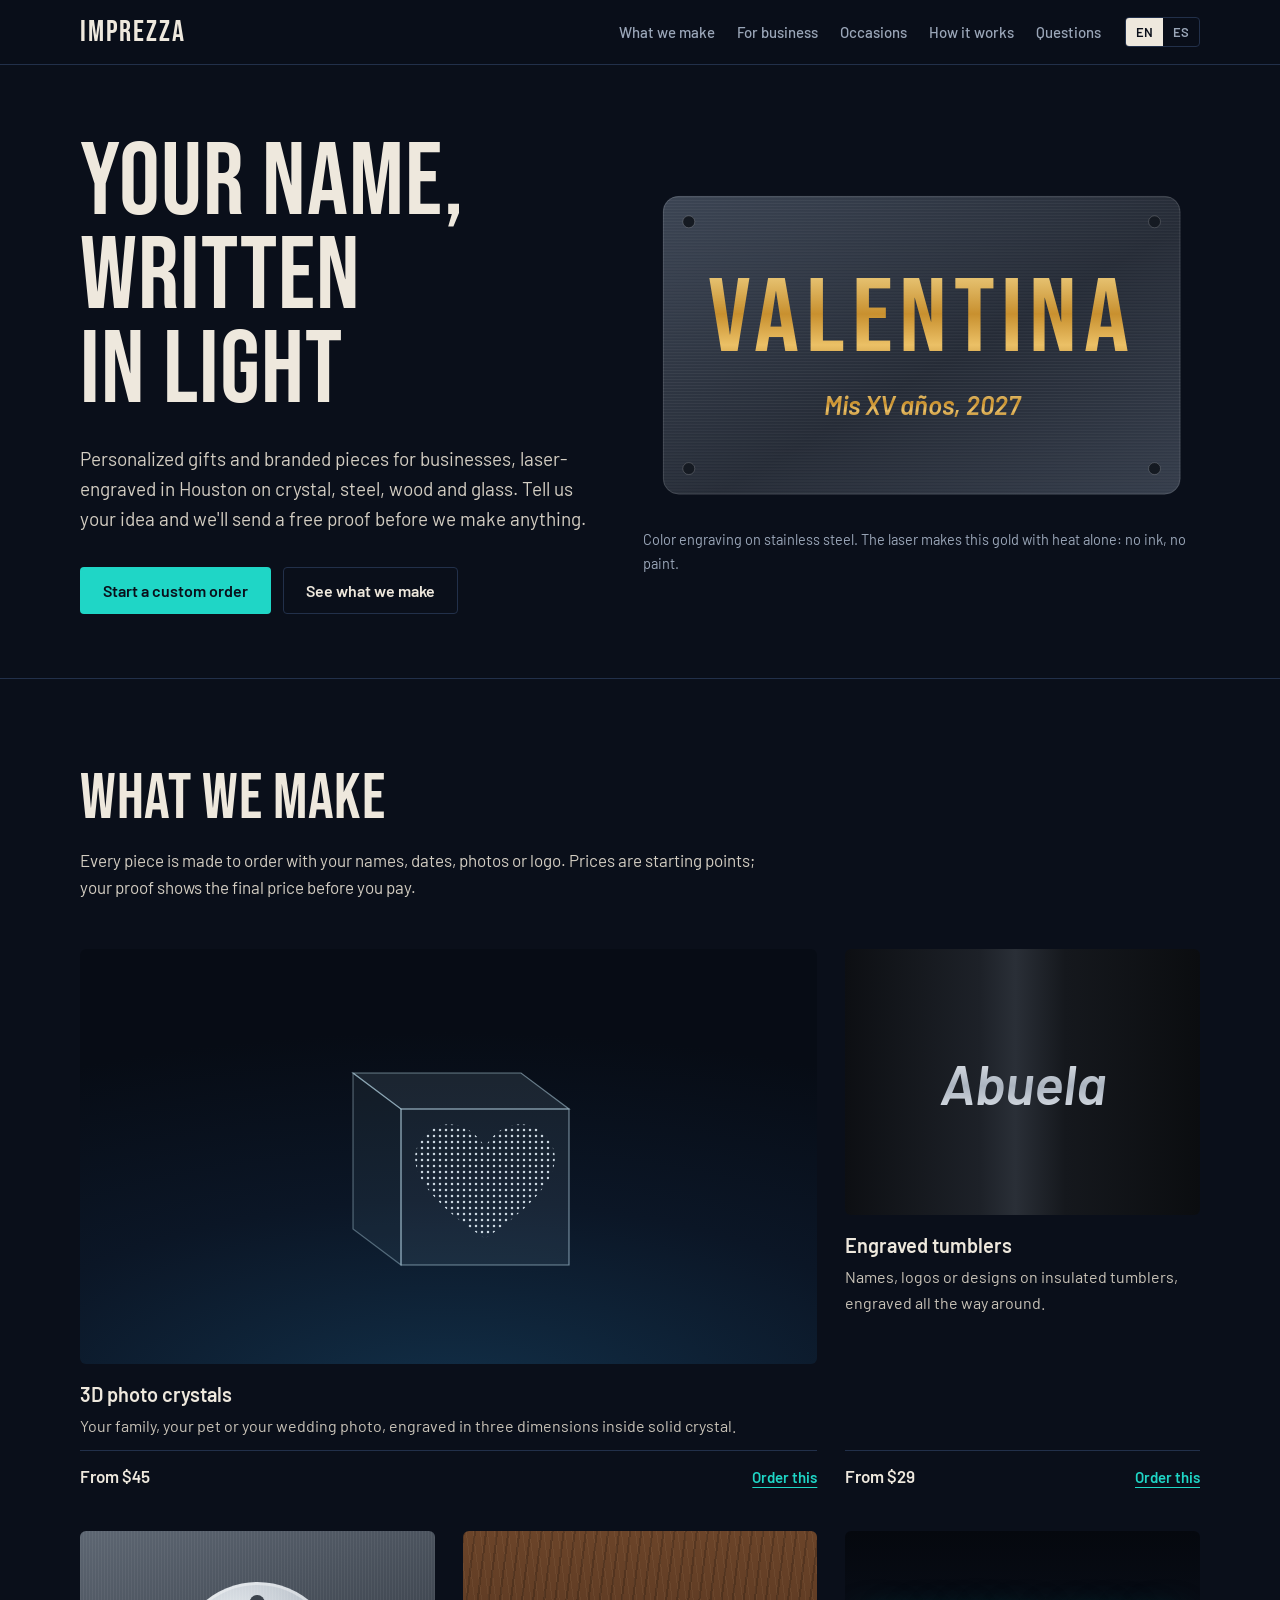
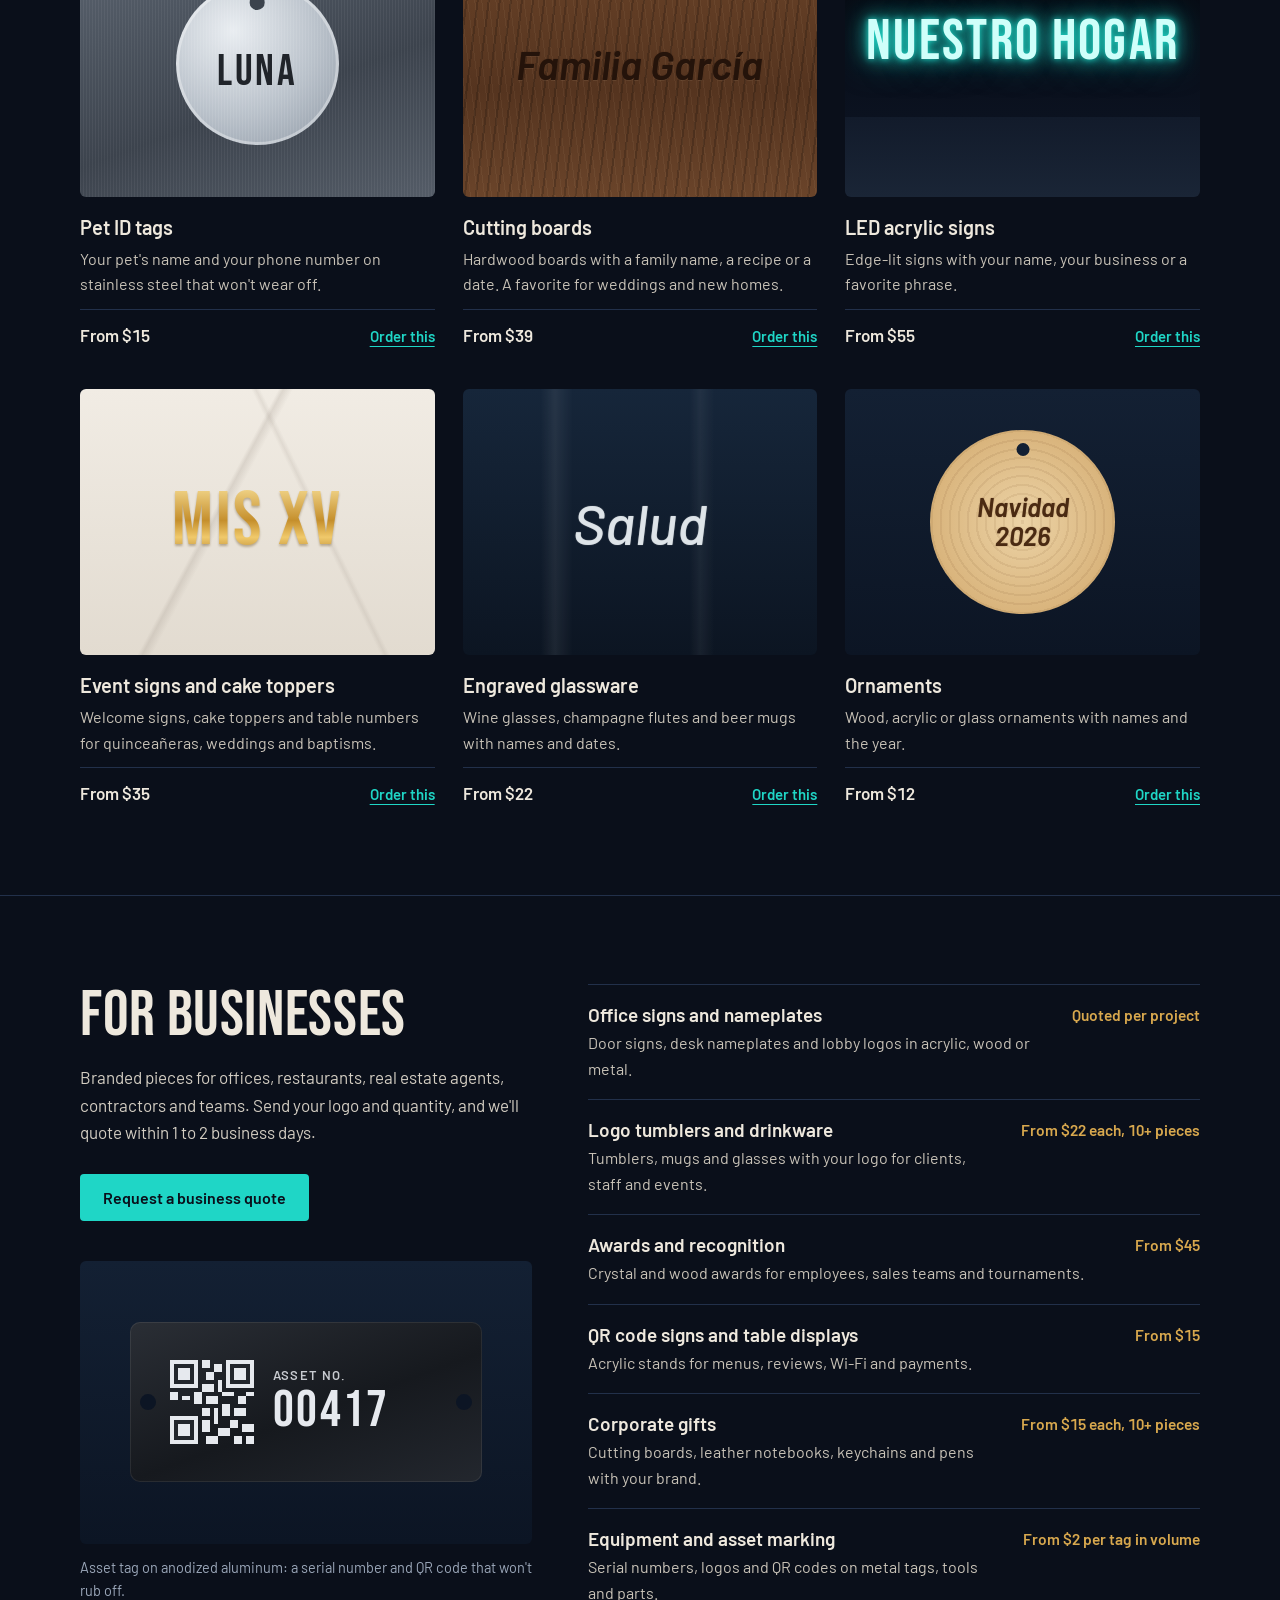
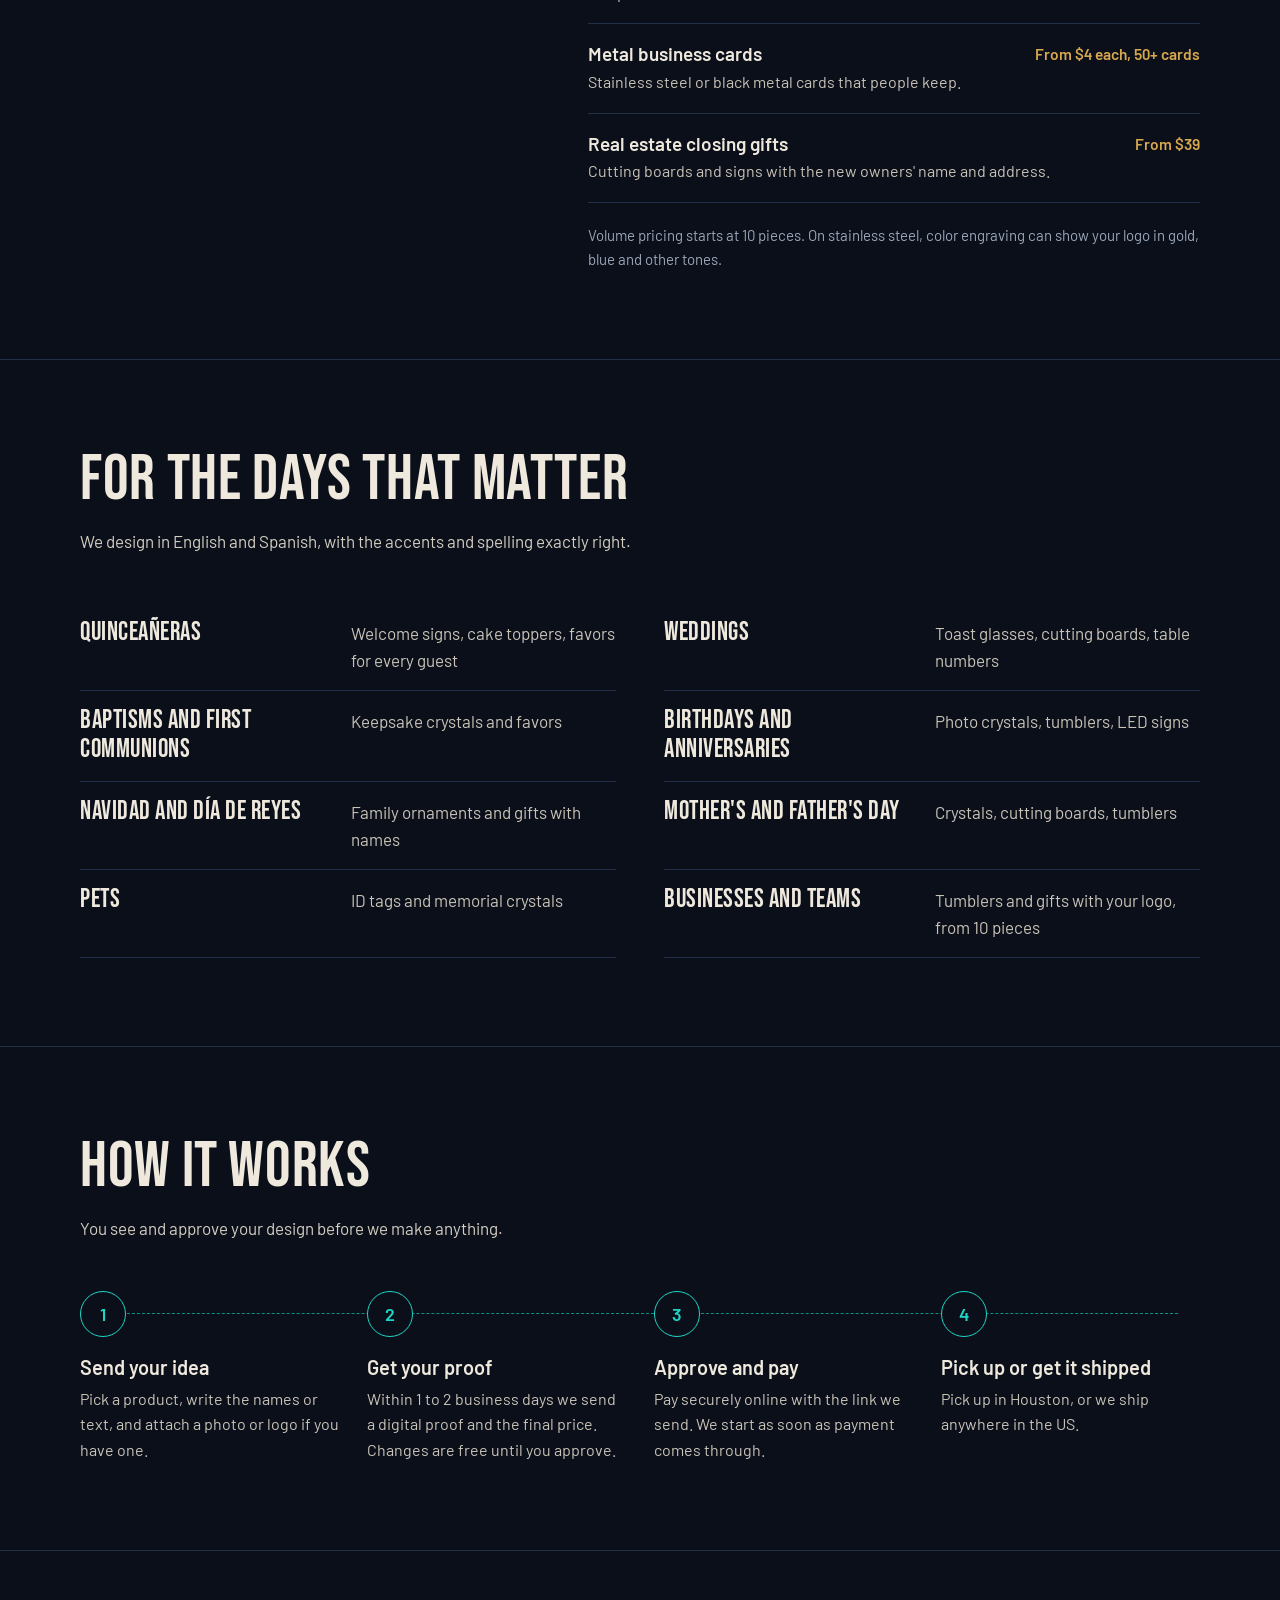
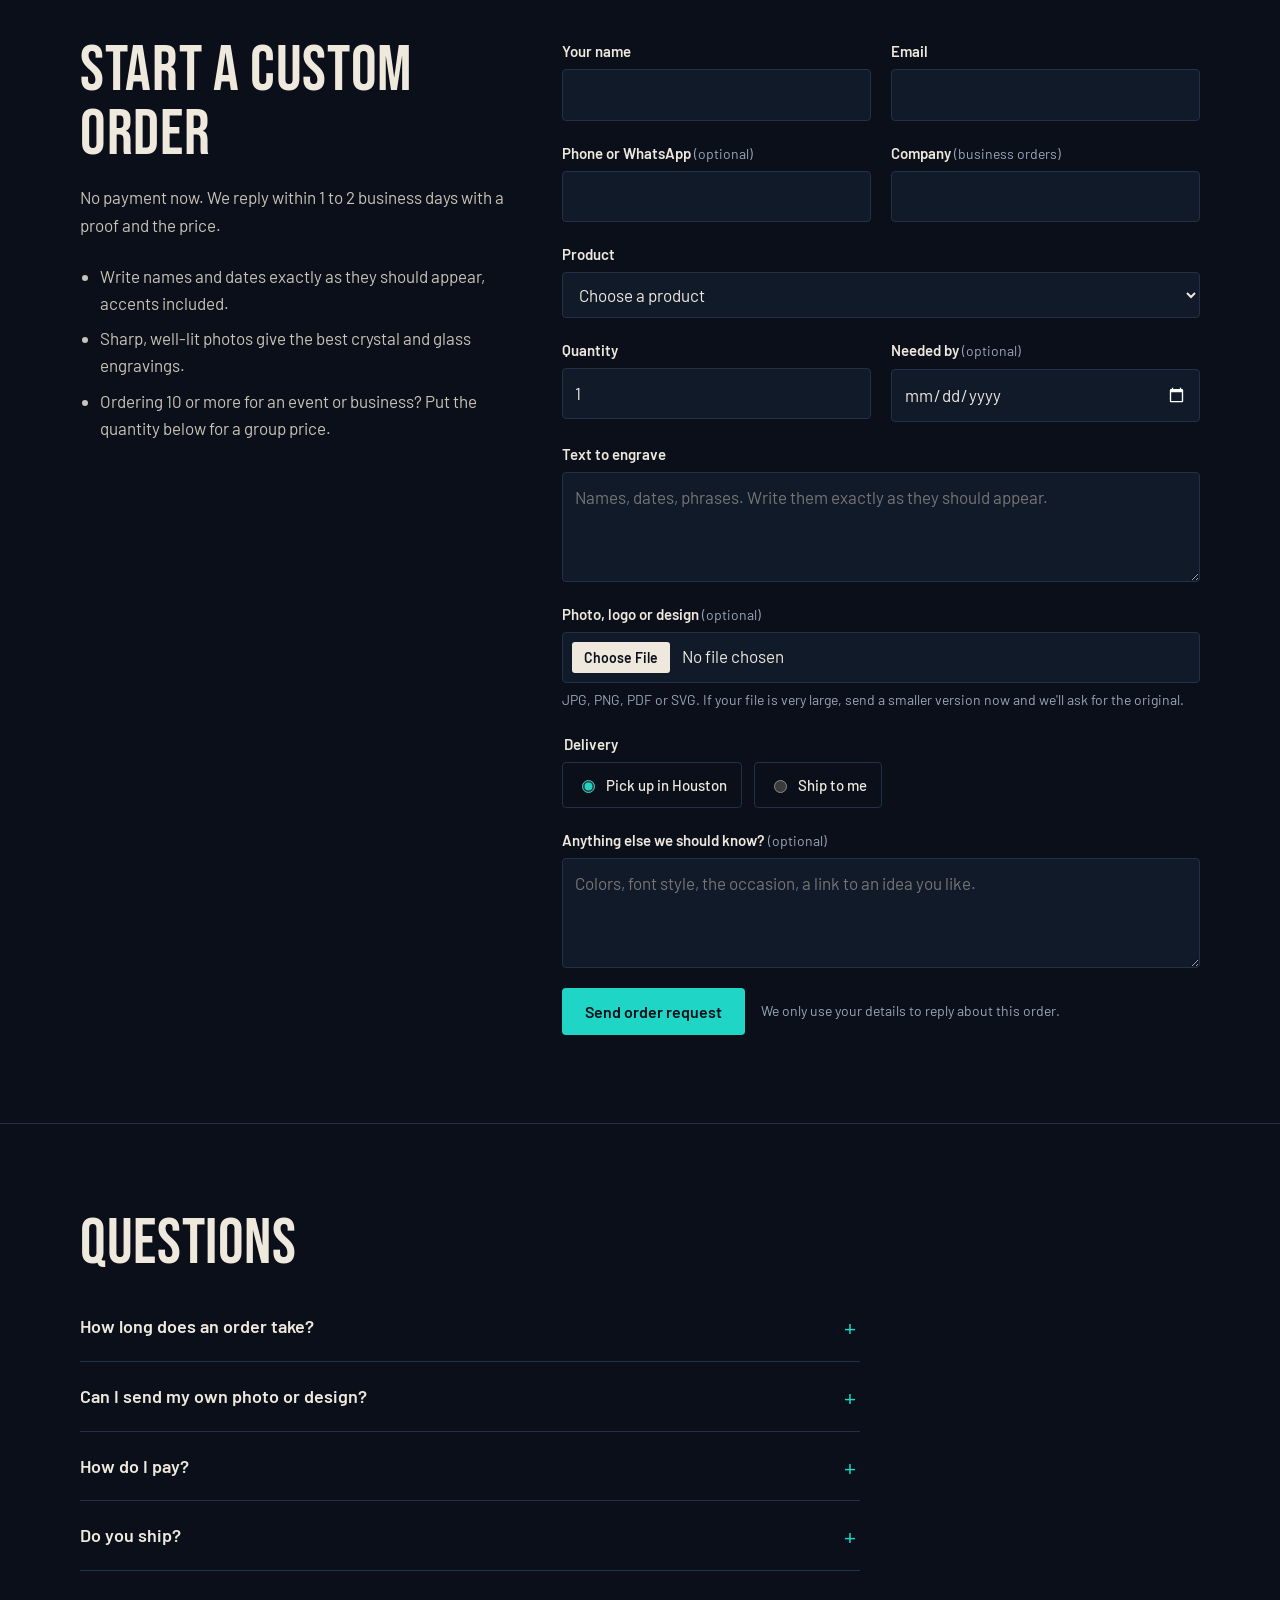
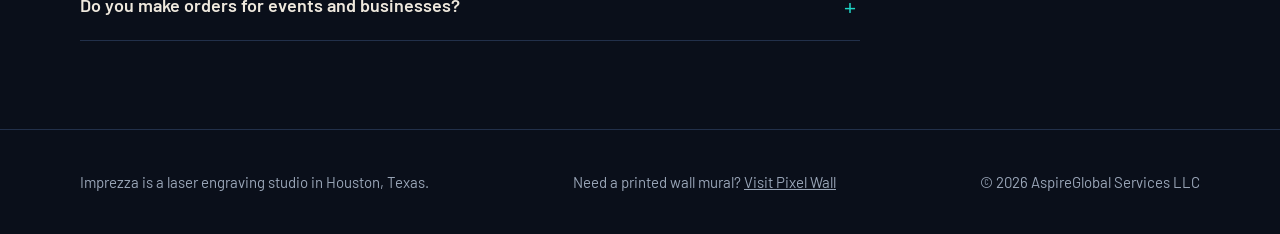
==== index.html @ a4f77ca7 "Launch new Imprezza laser engraving site Bilingual (EN/ES) single-page site: personal gift products," ====
<!doctype html>
<html lang="en">
<head>
<meta charset="utf-8">
<meta name="viewport" content="width=device-width, initial-scale=1">
<title>Imprezza | Personalized laser engraving in Houston</title>
<meta name="description" content="Personalized gifts and branded business pieces, laser-engraved in Houston on crystal, steel, wood and glass. Photo crystals, tumblers, pet tags, office signs, awards, asset tags and corporate gifts. Free proof before we make it.">
<meta property="og:title" content="Imprezza | Personalized laser engraving in Houston">
<meta property="og:description" content="Your name, written in light. Personalized gifts laser-engraved in Houston, with a free proof before we make anything.">
<meta property="og:type" content="website">
<meta property="og:url" content="https://imprezza.art/">
<link rel="canonical" href="https://imprezza.art/">
<link rel="preconnect" href="https://fonts.googleapis.com">
<link rel="preconnect" href="https://fonts.gstatic.com" crossorigin>
<link href="https://fonts.googleapis.com/css2?family=Bebas+Neue&family=Barlow:ital,wght@0,400;0,500;0,600;1,500;1,600&display=swap" rel="stylesheet">
<script type="application/ld+json">
{"@context":"https://schema.org","@type":"LocalBusiness","name":"Imprezza","description":"Personalized laser engraving studio: 3D photo crystals, engraved tumblers, pet ID tags, cutting boards, LED acrylic signs and event decor.","url":"https://imprezza.art/","areaServed":{"@type":"City","name":"Houston"},"address":{"@type":"PostalAddress","addressLocality":"Houston","addressRegion":"TX","addressCountry":"US"},"knowsLanguage":["en","es"]}
</script>
<style>
/* Imprezza: midnight workshop, gold marks, teal light.
   Teal is reserved for light (the beam, the primary action, glowing acrylic).
   Gold is reserved for engraved marks. Everything else stays quiet. */
:root{
  --midnight:#0A0F1A;
  --midnight-2:#111A29;
  --line:#22304A;
  --paper:#EEE8DD;
  --mist:#9AA6B8;
  --teal:#1FD6C6;
  --teal-deep:#0E8F86;
  --gold:#D8A84E;
  --gold-hi:#F3D58A;
  --display:"Bebas Neue","Oswald","Arial Narrow",Impact,sans-serif;
  --body:"Barlow","Segoe UI",system-ui,-apple-system,sans-serif;
  color-scheme:dark;
}
*{box-sizing:border-box}
html{scroll-behavior:smooth}
@media (prefers-reduced-motion:reduce){html{scroll-behavior:auto}}
body{margin:0;background:var(--midnight);color:var(--paper);font-family:var(--body);font-size:17px;line-height:1.6;-webkit-font-smoothing:antialiased}
img,svg{max-width:100%;display:block}
a{color:inherit}
:focus-visible{outline:2px solid var(--gold);outline-offset:3px;border-radius:2px}
.wrap{max-width:1160px;margin:0 auto;padding-inline:20px}
.skip{position:absolute;left:-999px;top:8px;background:var(--gold);color:var(--midnight);padding:8px 12px;z-index:10}
.skip:focus{left:8px}

/* header */
.top{position:sticky;top:0;z-index:5;background:rgba(10,15,26,.92);backdrop-filter:blur(8px);border-bottom:1px solid var(--line)}
.top .wrap{display:flex;align-items:center;gap:24px;height:64px}
.brand{font-family:var(--display);font-size:30px;letter-spacing:.06em;text-decoration:none;line-height:1}
.nav{display:flex;gap:22px;margin-left:auto}
.nav a{text-decoration:none;color:var(--mist);font-weight:500;font-size:15px}
.nav a:hover{color:var(--paper)}
.lang{display:flex;border:1px solid var(--line);border-radius:4px;overflow:hidden}
.lang button{background:none;border:0;color:var(--mist);font:600 13px var(--body);padding:6px 10px;cursor:pointer}
.lang button[aria-pressed="true"]{background:var(--paper);color:var(--midnight)}
@media (max-width:820px){.nav{display:none}.lang{margin-left:auto}}

/* buttons */
.btn{display:inline-flex;align-items:center;justify-content:center;gap:8px;font:600 16px var(--body);text-decoration:none;padding:13px 22px;border-radius:4px;border:1px solid transparent;cursor:pointer}
.btn-primary{background:var(--teal);color:var(--midnight)}
.btn-primary:hover{background:#45E3D6}
.btn-quiet{border-color:var(--line);color:var(--paper);background:transparent}
.btn-quiet:hover{border-color:var(--mist)}

/* hero */
.hero{padding-block:72px 64px}
.hero .wrap{display:grid;grid-template-columns:minmax(0,1fr) minmax(0,1.1fr);gap:56px;align-items:center}
.hero h1{font-family:var(--display);font-weight:400;font-size:clamp(56px,8vw,104px);line-height:.92;letter-spacing:.01em;margin:0 0 24px;text-wrap:balance}
.hero p.lead{font-size:19px;color:#D3CDC2;max-width:34em;margin:0 0 32px}
.hero .actions{display:flex;flex-wrap:wrap;gap:12px}
.plate figure{margin:0}
.plate svg{width:100%;height:auto}
.plate figcaption{color:var(--mist);font-size:14.5px;margin-top:14px;max-width:46em}
@media (max-width:900px){.hero .wrap{grid-template-columns:minmax(0,1fr);gap:40px}.hero{padding-block:48px 40px}}

/* hero engraving animation: one moment, on load */
.reveal{transform-box:fill-box;transform-origin:left center;animation:engrave 3.2s cubic-bezier(.55,.1,.35,1) .5s both}
.beam{animation:sweep 3.2s cubic-bezier(.55,.1,.35,1) .5s both}
.beam-glow{animation:fadebeam 3.7s linear .5s both}
@keyframes engrave{from{transform:scaleX(0)}to{transform:scaleX(1)}}
@keyframes sweep{from{transform:translateX(0)}to{transform:translateX(520px)}}
@keyframes fadebeam{0%{opacity:0}6%{opacity:1}86%{opacity:1}100%{opacity:0}}
@media (prefers-reduced-motion:reduce){.reveal,.beam,.beam-glow{animation:none}.beam-glow{opacity:0}}

/* sections */
.section{padding-block:88px;border-top:1px solid var(--line)}
section[id]{scroll-margin-top:72px}
.section h2{font-family:var(--display);font-weight:400;font-size:clamp(42px,5.5vw,64px);line-height:1;margin:0 0 16px;letter-spacing:.01em}
.section .intro{color:#D3CDC2;max-width:40em;margin:0 0 48px}
@media (max-width:700px){.section{padding-block:64px}}

/* products: each tile shows the mark on its real material */
.grid{display:grid;grid-template-columns:repeat(3,minmax(0,1fr));gap:40px 28px}
.tile{display:flex;flex-direction:column;min-width:0}
.tile.feature{grid-column:span 2}
.tile h3{font:600 20px/1.25 var(--body);margin:18px 0 6px}
.tile p{margin:0 0 12px;color:#C9C3B8;font-size:16px}
.tile .meta{display:flex;align-items:baseline;justify-content:space-between;gap:12px;margin-top:auto;border-top:1px solid var(--line);padding-top:12px}
.price{font-variant-numeric:tabular-nums;color:var(--paper);font-weight:600}
.order-link{background:none;border:0;padding:0;color:var(--teal);font:600 15px var(--body);cursor:pointer;text-decoration:underline;text-underline-offset:4px}
@media (max-width:980px){.grid{grid-template-columns:repeat(2,minmax(0,1fr))}}
@media (max-width:620px){.grid{grid-template-columns:minmax(0,1fr)}.tile.feature{grid-column:auto}}

.swatch{position:relative;aspect-ratio:4/3;border-radius:6px;overflow:hidden;display:grid;place-items:center;isolation:isolate}
.feature .swatch{aspect-ratio:16/9}
.swatch .mark{position:relative;z-index:1;text-align:center;line-height:1;max-width:90%}

.m-crystal{background:radial-gradient(120% 90% at 50% 110%,#123049 0%,#0B1626 55%,#070C15 100%)}
.m-crystal svg{width:min(62%,360px)}

.m-blackcoat{background:linear-gradient(90deg,#0d0f13 0%,#1d2128 38%,#2a2f37 48%,#15181d 62%,#0b0d10 100%)}
.m-blackcoat .mark{font:italic 600 clamp(40px,5vw,56px) var(--body);background:linear-gradient(180deg,#f2f4f7,#aab3bf 55%,#e3e7ec);-webkit-background-clip:text;background-clip:text;color:transparent}

.m-steel{background:repeating-linear-gradient(90deg,rgba(255,255,255,.05) 0 1px,transparent 1px 3px),linear-gradient(160deg,#5d6672,#3c434d 60%,#545c67)}
.tag{width:46%;aspect-ratio:1;border-radius:50%;background:repeating-linear-gradient(90deg,rgba(255,255,255,.08) 0 1px,transparent 1px 3px),radial-gradient(circle at 35% 30%,#e9edf1,#b9c1ca 55%,#8e98a4);display:grid;place-items:center;position:relative;box-shadow:inset 0 0 0 3px rgba(255,255,255,.35)}
.tag::before{content:"";position:absolute;top:8%;left:50%;width:9%;aspect-ratio:1;border-radius:50%;background:#3c434d;transform:translateX(-50%)}
.tag .mark{font-family:var(--display);font-size:clamp(30px,4vw,44px);letter-spacing:.06em;color:#20242a;margin-top:10%}

.m-walnut{background:repeating-linear-gradient(97deg,rgba(0,0,0,.18) 0 2px,transparent 2px 11px),repeating-linear-gradient(83deg,rgba(255,220,180,.05) 0 1px,transparent 1px 7px),linear-gradient(180deg,#6b4429,#55341f 60%,#6a442a)}
.m-walnut .mark{font:italic 600 clamp(30px,3.6vw,40px) var(--body);color:#24130a;text-shadow:0 0 1px rgba(36,19,10,.8),0 1px 0 rgba(255,210,170,.12)}

.m-acrylic{background:linear-gradient(180deg,#05080e 0%,#0b1220 70%,#121b2b 70%,#1a2536 100%)}
.m-acrylic .mark{font-family:var(--display);font-size:clamp(40px,5vw,58px);letter-spacing:.04em;color:#CFFFFA;text-shadow:0 0 6px var(--teal),0 0 18px var(--teal),0 0 36px rgba(31,214,198,.55);margin-bottom:12%}

.m-marble{background:linear-gradient(118deg,transparent 40%,rgba(160,150,140,.25) 41%,transparent 43%),linear-gradient(64deg,transparent 62%,rgba(160,150,140,.18) 63%,transparent 64%),linear-gradient(180deg,#F1ECE4,#E2DBD0)}
.m-marble .mark{font-family:var(--display);font-size:clamp(52px,6.5vw,76px);letter-spacing:.03em;background:linear-gradient(180deg,#f6dc93,#c58f2c 48%,#f0c96b 70%,#a8741f);-webkit-background-clip:text;background-clip:text;color:transparent;filter:drop-shadow(0 2px 1px rgba(90,60,10,.35))}

.m-glass{background:linear-gradient(90deg,transparent 22%,rgba(255,255,255,.07) 26%,transparent 31%),linear-gradient(90deg,transparent 64%,rgba(255,255,255,.05) 67%,transparent 71%),linear-gradient(180deg,#16263a,#0c1522)}
.m-glass .mark{font:italic 500 clamp(40px,5vw,56px) var(--body);color:rgba(240,246,250,.78);text-shadow:0 0 1px rgba(255,255,255,.6)}

.m-birch{background:linear-gradient(180deg,#132033,#0c1524)}
.disc{width:52%;aspect-ratio:1;border-radius:50%;background:repeating-radial-gradient(circle at 50% 50%,rgba(120,80,40,.10) 0 2px,transparent 2px 9px),radial-gradient(circle,#ecd3a6,#d9b47c 70%,#b98c55);display:grid;place-items:center;position:relative}
.disc::before{content:"";position:absolute;top:7%;left:50%;width:7%;aspect-ratio:1;border-radius:50%;background:#132033;transform:translateX(-50%)}
.disc .mark{font:italic 600 clamp(20px,2.4vw,26px)/1.1 var(--body);color:#4a2a12;text-shadow:0 0 1px rgba(74,42,18,.7)}

/* businesses: a price list, not gift tiles */
.biz .wrap{display:grid;grid-template-columns:minmax(0,.85fr) minmax(0,1.15fr);gap:56px;align-items:start}
.biz .intro{margin-bottom:28px}
.biz figure{margin:40px 0 0}
.biz figcaption{color:var(--mist);font-size:14.5px;margin-top:12px}
.m-anodized{background:linear-gradient(180deg,#132033,#0c1524);aspect-ratio:16/10}
.assettag{width:78%;aspect-ratio:2.2/1;border-radius:10px;background:linear-gradient(160deg,#2a2e35,#16191e 55%,#23272e);box-shadow:inset 0 0 0 1px rgba(255,255,255,.08);display:grid;grid-template-columns:auto minmax(0,1fr);align-items:center;gap:7%;padding:0 9%;position:relative}
.assettag::before,.assettag::after{content:"";position:absolute;top:50%;width:4.5%;aspect-ratio:1;border-radius:50%;background:#0c1524;transform:translateY(-50%)}
.assettag::before{left:3%}.assettag::after{right:3%}
.assettag svg{width:clamp(56px,9vw,84px)}
.assettag .lines{display:flex;flex-direction:column;gap:2px;color:#E6E9EE;min-width:0}
.assettag .small{font:600 clamp(11px,1.2vw,13px) var(--body);letter-spacing:.08em;opacity:.85}
.assettag .big{font-family:var(--display);font-size:clamp(34px,4.6vw,52px);line-height:1;letter-spacing:.04em}
.offers{list-style:none;margin:0;padding:0;border-top:1px solid var(--line)}
.offers li{display:grid;grid-template-columns:minmax(0,1fr) auto;gap:2px 24px;padding:18px 0;border-bottom:1px solid var(--line)}
.offers h3{font:600 19px/1.3 var(--body);margin:0}
.offers p{grid-column:1;margin:0;color:#C9C3B8;font-size:16px}
.offers .price{grid-column:2;grid-row:1;text-align:right;color:var(--gold);font-weight:600;font-size:15.5px}
.biz .note{color:var(--mist);font-size:15px;margin:20px 0 0}
@media (max-width:900px){.biz .wrap{grid-template-columns:minmax(0,1fr);gap:32px}}
@media (max-width:560px){.offers li{grid-template-columns:minmax(0,1fr)}.offers .price{grid-column:1;grid-row:auto;text-align:left;margin-top:4px}}

/* occasions */
.occasions{display:grid;grid-template-columns:repeat(2,minmax(0,1fr));gap:0 48px;margin:0;padding:0;list-style:none}
.occasions li{display:grid;grid-template-columns:minmax(0,15em) minmax(0,1fr);gap:16px;padding:16px 0;border-bottom:1px solid var(--line);align-items:baseline}
.occasions strong{font-family:var(--display);font-weight:400;font-size:26px;letter-spacing:.02em;line-height:1.1}
.occasions span{color:#C9C3B8}
@media (max-width:860px){.occasions{grid-template-columns:minmax(0,1fr)}}
@media (max-width:520px){.occasions li{grid-template-columns:minmax(0,1fr);gap:2px}}

/* steps: a real sequence, joined by the laser path */
.steps{list-style:none;margin:0;padding:0;display:grid;grid-template-columns:repeat(4,minmax(0,1fr));gap:28px;counter-reset:step;position:relative}
.steps::before{content:"";position:absolute;top:22px;left:22px;right:22px;border-top:1px dashed var(--teal-deep)}
.steps li{position:relative;counter-increment:step}
.steps li::before{content:counter(step);display:grid;place-items:center;width:44px;height:44px;border-radius:50%;background:var(--midnight);border:1px solid var(--teal);color:var(--teal);font:600 18px var(--body);position:relative;margin-bottom:18px}
.steps h3{font:600 20px/1.25 var(--body);margin:0 0 6px}
.steps p{margin:0;color:#C9C3B8;font-size:16px}
@media (max-width:860px){.steps{grid-template-columns:minmax(0,1fr);gap:28px}.steps::before{top:22px;bottom:22px;left:22px;right:auto;border-top:0;border-left:1px dashed var(--teal-deep)}.steps li{padding-left:64px}.steps li::before{position:absolute;left:0;top:0;margin:0}}

/* order form */
.order .wrap{display:grid;grid-template-columns:minmax(0,.8fr) minmax(0,1.2fr);gap:56px}
@media (max-width:900px){.order .wrap{grid-template-columns:minmax(0,1fr);gap:24px}}
.order aside p{color:#C9C3B8;max-width:28em}
.order aside ul{padding-left:20px;color:#C9C3B8;margin:24px 0 0}
.order aside li{margin-bottom:8px}
form{display:grid;grid-template-columns:repeat(2,minmax(0,1fr));gap:20px 20px}
.field{display:flex;flex-direction:column;gap:6px;min-width:0}
.field.full{grid-column:1/-1}
label,.legend{font-weight:600;font-size:15px}
.hint{color:var(--mist);font-size:14px;font-weight:400}
input,select,textarea{font:inherit;color:var(--paper);background:var(--midnight-2);border:1px solid var(--line);border-radius:4px;padding:11px 12px;width:100%}
textarea{min-height:110px;resize:vertical}
input:focus,select:focus,textarea:focus{outline:2px solid var(--gold);outline-offset:0;border-color:transparent}
input[type=file]{padding:9px}
input[type=file]::file-selector-button{font:600 14px var(--body);background:var(--paper);color:var(--midnight);border:0;border-radius:3px;padding:7px 12px;margin-right:12px;cursor:pointer}
fieldset{border:0;padding:0;margin:0}
.radios{display:flex;flex-wrap:wrap;gap:12px;margin-top:6px}
.radios label{display:flex;align-items:center;gap:8px;font-weight:500;border:1px solid var(--line);border-radius:4px;padding:10px 14px;cursor:pointer}
.radios input{width:auto;accent-color:var(--teal)}
.submit-row{grid-column:1/-1;display:flex;flex-wrap:wrap;align-items:center;gap:16px}
.submit-row p{margin:0;color:var(--mist);font-size:14px}
@media (max-width:620px){form{grid-template-columns:minmax(0,1fr)}}

/* faq */
.faq{max-width:780px}
.faq details{border-bottom:1px solid var(--line);padding:4px 0}
.faq summary{cursor:pointer;font-weight:600;font-size:18px;padding:16px 32px 16px 0;list-style:none;position:relative}
.faq summary::-webkit-details-marker{display:none}
.faq summary::after{content:"+";position:absolute;right:4px;top:12px;font-size:24px;color:var(--teal);font-weight:400}
.faq details[open] summary::after{content:"\2212"}
.faq details p{margin:0 0 18px;color:#C9C3B8;max-width:40em}

footer{border-top:1px solid var(--line);padding-block:40px;color:var(--mist);font-size:15px}
footer .wrap{display:flex;flex-wrap:wrap;gap:16px 32px;justify-content:space-between}
footer p{margin:0}
</style>
</head>
<body>
<a class="skip" href="#main" data-i18n="skip">Skip to content</a>

<header class="top">
  <div class="wrap">
    <a class="brand" href="#top" aria-label="Imprezza, home">IMPREZZA</a>
    <nav class="nav" aria-label="Main">
      <a href="#make" data-i18n="nav_make">What we make</a>
      <a href="#business" data-i18n="nav_biz">For business</a>
      <a href="#occasions" data-i18n="nav_occasions">Occasions</a>
      <a href="#how" data-i18n="nav_how">How it works</a>
      <a href="#faq" data-i18n="nav_faq">Questions</a>
    </nav>
    <div class="lang" role="group" aria-label="Language">
      <button type="button" data-lang="en" aria-pressed="true">EN</button>
      <button type="button" data-lang="es" aria-pressed="false">ES</button>
    </div>
  </div>
</header>

<main id="main">
<section class="hero" id="top">
  <div class="wrap">
    <div>
      <h1 data-i18n="h1">Your name, written in light</h1>
      <p class="lead" data-i18n="lead">Personalized gifts and branded pieces for businesses, laser-engraved in Houston on crystal, steel, wood and glass. Tell us your idea and we'll send a free proof before we make anything.</p>
      <div class="actions">
        <a class="btn btn-primary" href="#order" data-i18n="cta_order">Start a custom order</a>
        <a class="btn btn-quiet" href="#make" data-i18n="cta_see">See what we make</a>
      </div>
    </div>
    <div class="plate">
      <figure>
        <svg viewBox="0 0 560 340" role="img" aria-labelledby="plateTitle">
          <title id="plateTitle">A steel plaque engraved in gold with the name Valentina</title>
          <defs>
            <linearGradient id="steel" x1="0" y1="0" x2="1" y2="1">
              <stop offset="0" stop-color="#3B4453"/><stop offset=".55" stop-color="#252B36"/><stop offset="1" stop-color="#343C4A"/>
            </linearGradient>
            <pattern id="brush" width="560" height="3" patternUnits="userSpaceOnUse">
              <rect width="560" height="1" fill="#ffffff" opacity=".05"/>
            </pattern>
            <linearGradient id="gold" x1="0" y1="0" x2="0" y2="1">
              <stop offset="0" stop-color="#F6DC93"/><stop offset=".45" stop-color="#C8902F"/><stop offset=".7" stop-color="#EBC066"/><stop offset="1" stop-color="#A9741F"/>
            </linearGradient>
            <linearGradient id="beamFill" x1="0" y1="0" x2="0" y2="1">
              <stop offset="0" stop-color="#1FD6C6" stop-opacity="0"/><stop offset=".5" stop-color="#7FF5EA"/><stop offset="1" stop-color="#1FD6C6" stop-opacity="0"/>
            </linearGradient>
            <filter id="glow" x="-200%" y="-20%" width="500%" height="140%"><feGaussianBlur stdDeviation="4"/></filter>
            <clipPath id="engraveClip"><rect class="reveal" x="20" y="20" width="520" height="300"/></clipPath>
          </defs>
          <rect x="20" y="20" width="520" height="300" rx="16" fill="url(#steel)"/>
          <rect x="20" y="20" width="520" height="300" rx="16" fill="url(#brush)"/>
          <rect x="20.5" y="20.5" width="519" height="299" rx="15.5" fill="none" stroke="#ffffff" stroke-opacity=".12"/>
          <g fill="#151a22" stroke="#ffffff" stroke-opacity=".18">
            <circle cx="46" cy="46" r="6"/><circle cx="514" cy="46" r="6"/><circle cx="46" cy="294" r="6"/><circle cx="514" cy="294" r="6"/>
          </g>
          <g clip-path="url(#engraveClip)">
            <text x="280" y="176" text-anchor="middle" font-family="Bebas Neue, Oswald, Arial Narrow, Impact, sans-serif" font-size="104" letter-spacing="6" textLength="430" lengthAdjust="spacingAndGlyphs" fill="url(#gold)">VALENTINA</text>
            <line x1="170" y1="200" x2="390" y2="200" stroke="url(#gold)" stroke-width="1.5"/>
            <text x="280" y="240" text-anchor="middle" font-family="Barlow, Segoe UI, sans-serif" font-style="italic" font-weight="600" font-size="26" fill="url(#gold)">Mis XV años, 2027</text>
          </g>
          <g class="beam-glow">
            <g class="beam">
              <rect x="16" y="6" width="8" height="328" fill="url(#beamFill)" filter="url(#glow)"/>
              <rect x="19" y="14" width="2" height="312" fill="url(#beamFill)"/>
            </g>
          </g>
        </svg>
        <figcaption data-i18n="plate_cap">Color engraving on stainless steel. The laser makes this gold with heat alone: no ink, no paint.</figcaption>
      </figure>
    </div>
  </div>
</section>

<section class="section" id="make" aria-labelledby="makeTitle">
  <div class="wrap">
    <h2 id="makeTitle" data-i18n="make_h">What we make</h2>
    <p class="intro" data-i18n="make_intro">Every piece is made to order with your names, dates, photos or logo. Prices are starting points; your proof shows the final price before you pay.</p>
    <div class="grid">
      <article class="tile feature">
        <div class="swatch m-crystal" aria-hidden="true">
          <svg viewBox="0 0 300 220">
            <defs>
              <pattern id="dots" width="5" height="5" patternUnits="userSpaceOnUse"><circle cx="2.5" cy="2.5" r="1.05" fill="#EAF6FF"/></pattern>
              <clipPath id="heart"><path d="M150 168 C 96 132 82 104 98 84 C 112 66 138 70 150 92 C 162 70 188 66 202 84 C 218 104 204 132 150 168 Z"/></clipPath>
            </defs>
            <polygon points="70,40 210,40 250,70 110,70" fill="#BFE7FF" fill-opacity=".10" stroke="#CFEFFF" stroke-opacity=".45"/>
            <polygon points="70,40 110,70 110,200 70,170" fill="#BFE7FF" fill-opacity=".06" stroke="#CFEFFF" stroke-opacity=".35"/>
            <polygon points="110,70 250,70 250,200 110,200" fill="#BFE7FF" fill-opacity=".08" stroke="#CFEFFF" stroke-opacity=".5"/>
            <g transform="translate(30 10)"><rect x="80" y="60" width="140" height="120" fill="url(#dots)" clip-path="url(#heart)" opacity=".85"/></g>
          </svg>
        </div>
        <h3 data-i18n="p1_h">3D photo crystals</h3>
        <p data-i18n="p1_d">Your family, your pet or your wedding photo, engraved in three dimensions inside solid crystal.</p>
        <div class="meta"><span class="price" data-i18n="p1_price">From $45</span><button class="order-link" type="button" data-product="3D photo crystal" data-i18n="order_this">Order this</button></div>
      </article>

      <article class="tile">
        <div class="swatch m-blackcoat" aria-hidden="true"><span class="mark">Abuela</span></div>
        <h3 data-i18n="p2_h">Engraved tumblers</h3>
        <p data-i18n="p2_d">Names, logos or designs on insulated tumblers, engraved all the way around.</p>
        <div class="meta"><span class="price" data-i18n="p2_price">From $29</span><button class="order-link" type="button" data-product="Engraved tumbler" data-i18n="order_this">Order this</button></div>
      </article>

      <article class="tile">
        <div class="swatch m-steel" aria-hidden="true"><div class="tag"><span class="mark">LUNA</span></div></div>
        <h3 data-i18n="p3_h">Pet ID tags</h3>
        <p data-i18n="p3_d">Your pet's name and your phone number on stainless steel that won't wear off.</p>
        <div class="meta"><span class="price" data-i18n="p3_price">From $15</span><button class="order-link" type="button" data-product="Pet ID tag" data-i18n="order_this">Order this</button></div>
      </article>

      <article class="tile">
        <div class="swatch m-walnut" aria-hidden="true"><span class="mark">Familia García</span></div>
        <h3 data-i18n="p4_h">Cutting boards</h3>
        <p data-i18n="p4_d">Hardwood boards with a family name, a recipe or a date. A favorite for weddings and new homes.</p>
        <div class="meta"><span class="price" data-i18n="p4_price">From $39</span><button class="order-link" type="button" data-product="Cutting board" data-i18n="order_this">Order this</button></div>
      </article>

      <article class="tile">
        <div class="swatch m-acrylic" aria-hidden="true"><span class="mark">Nuestro hogar</span></div>
        <h3 data-i18n="p5_h">LED acrylic signs</h3>
        <p data-i18n="p5_d">Edge-lit signs with your name, your business or a favorite phrase.</p>
        <div class="meta"><span class="price" data-i18n="p5_price">From $55</span><button class="order-link" type="button" data-product="LED acrylic sign" data-i18n="order_this">Order this</button></div>
      </article>

      <article class="tile">
        <div class="swatch m-marble" aria-hidden="true"><span class="mark">Mis XV</span></div>
        <h3 data-i18n="p6_h">Event signs and cake toppers</h3>
        <p data-i18n="p6_d">Welcome signs, cake toppers and table numbers for quinceañeras, weddings and baptisms.</p>
        <div class="meta"><span class="price" data-i18n="p6_price">From $35</span><button class="order-link" type="button" data-product="Event sign or cake topper" data-i18n="order_this">Order this</button></div>
      </article>

      <article class="tile">
        <div class="swatch m-glass" aria-hidden="true"><span class="mark">Salud</span></div>
        <h3 data-i18n="p7_h">Engraved glassware</h3>
        <p data-i18n="p7_d">Wine glasses, champagne flutes and beer mugs with names and dates.</p>
        <div class="meta"><span class="price" data-i18n="p7_price">From $22</span><button class="order-link" type="button" data-product="Engraved glassware" data-i18n="order_this">Order this</button></div>
      </article>

      <article class="tile">
        <div class="swatch m-birch" aria-hidden="true"><div class="disc"><span class="mark">Navidad<br>2026</span></div></div>
        <h3 data-i18n="p8_h">Ornaments</h3>
        <p data-i18n="p8_d">Wood, acrylic or glass ornaments with names and the year.</p>
        <div class="meta"><span class="price" data-i18n="p8_price">From $12</span><button class="order-link" type="button" data-product="Ornament" data-i18n="order_this">Order this</button></div>
      </article>
    </div>
  </div>
</section>

<section class="section biz" id="business" aria-labelledby="bizTitle">
  <div class="wrap">
    <div>
      <h2 id="bizTitle" data-i18n="biz_h">For businesses</h2>
      <p class="intro" data-i18n="biz_intro">Branded pieces for offices, restaurants, real estate agents, contractors and teams. Send your logo and quantity, and we'll quote within 1 to 2 business days.</p>
      <a class="btn btn-primary" href="#order" data-biz="1" data-i18n="biz_cta">Request a business quote</a>
      <figure>
        <div class="swatch m-anodized" aria-hidden="true">
          <div class="assettag">
            <svg viewBox="0 0 21 21" shape-rendering="crispEdges"><g fill="#E6E9EE"><path d="M0 0h7v7H0zM14 0h7v7h-7zM0 14h7v7H0z"/></g><g fill="#22262c"><path d="M1 1h5v5H1zM15 1h5v5h-5zM1 15h5v5H1z"/></g><g fill="#E6E9EE"><path d="M2 2h3v3H2zM16 2h3v3h-3zM2 16h3v3H2zM8 0h2v2H8zM11 1h2v2h-2zM9 3h2v2H9zM8 6h3v2H8zM12 5h1v3h-1zM0 8h2v2H0zM3 9h2v1H3zM6 8h2v3H6zM9 9h3v2H9zM13 8h3v1h-3zM17 9h2v2h-2zM19 8h2v1h-2zM8 12h2v2H8zM11 12h1v4h-1zM13 11h2v3h-2zM16 12h3v2h-3zM8 15h2v3H8zM12 17h3v2h-3zM15 15h2v2h-2zM18 16h3v2h-3zM9 19h3v2H9zM16 19h2v2h-2zM19 19h2v2h-2z"/></g></svg>
            <div class="lines"><span class="small">ASSET NO.</span><span class="big">00417</span></div>
          </div>
        </div>
        <figcaption data-i18n="biz_cap">Asset tag on anodized aluminum: a serial number and QR code that won't rub off.</figcaption>
      </figure>
    </div>
    <div>
      <ul class="offers">
        <li><h3 data-i18n="b1">Office signs and nameplates</h3><span class="price" data-i18n="b1p">Quoted per project</span><p data-i18n="b1d">Door signs, desk nameplates and lobby logos in acrylic, wood or metal.</p></li>
        <li><h3 data-i18n="b2">Logo tumblers and drinkware</h3><span class="price" data-i18n="b2p">From $22 each, 10+ pieces</span><p data-i18n="b2d">Tumblers, mugs and glasses with your logo for clients, staff and events.</p></li>
        <li><h3 data-i18n="b3">Awards and recognition</h3><span class="price" data-i18n="b3p">From $45</span><p data-i18n="b3d">Crystal and wood awards for employees, sales teams and tournaments.</p></li>
        <li><h3 data-i18n="b4">QR code signs and table displays</h3><span class="price" data-i18n="b4p">From $15</span><p data-i18n="b4d">Acrylic stands for menus, reviews, Wi-Fi and payments.</p></li>
        <li><h3 data-i18n="b5">Corporate gifts</h3><span class="price" data-i18n="b5p">From $15 each, 10+ pieces</span><p data-i18n="b5d">Cutting boards, leather notebooks, keychains and pens with your brand.</p></li>
        <li><h3 data-i18n="b6">Equipment and asset marking</h3><span class="price" data-i18n="b6p">From $2 per tag in volume</span><p data-i18n="b6d">Serial numbers, logos and QR codes on metal tags, tools and parts.</p></li>
        <li><h3 data-i18n="b7">Metal business cards</h3><span class="price" data-i18n="b7p">From $4 each, 50+ cards</span><p data-i18n="b7d">Stainless steel or black metal cards that people keep.</p></li>
        <li><h3 data-i18n="b8">Real estate closing gifts</h3><span class="price" data-i18n="b8p">From $39</span><p data-i18n="b8d">Cutting boards and signs with the new owners' name and address.</p></li>
      </ul>
      <p class="note" data-i18n="biz_note">Volume pricing starts at 10 pieces. On stainless steel, color engraving can show your logo in gold, blue and other tones.</p>
    </div>
  </div>
</section>

<section class="section" id="occasions" aria-labelledby="occTitle">
  <div class="wrap">
    <h2 id="occTitle" data-i18n="occ_h">For the days that matter</h2>
    <p class="intro" data-i18n="occ_intro">We design in English and Spanish, with the accents and spelling exactly right.</p>
    <ul class="occasions">
      <li><strong data-i18n="o1">Quinceañeras</strong><span data-i18n="o1d">Welcome signs, cake toppers, favors for every guest</span></li>
      <li><strong data-i18n="o2">Weddings</strong><span data-i18n="o2d">Toast glasses, cutting boards, table numbers</span></li>
      <li><strong data-i18n="o3">Baptisms and first communions</strong><span data-i18n="o3d">Keepsake crystals and favors</span></li>
      <li><strong data-i18n="o4">Birthdays and anniversaries</strong><span data-i18n="o4d">Photo crystals, tumblers, LED signs</span></li>
      <li><strong data-i18n="o5">Navidad and Día de Reyes</strong><span data-i18n="o5d">Family ornaments and gifts with names</span></li>
      <li><strong data-i18n="o6">Mother's and Father's Day</strong><span data-i18n="o6d">Crystals, cutting boards, tumblers</span></li>
      <li><strong data-i18n="o7">Pets</strong><span data-i18n="o7d">ID tags and memorial crystals</span></li>
      <li><strong data-i18n="o8">Businesses and teams</strong><span data-i18n="o8d">Tumblers and gifts with your logo, from 10 pieces</span></li>
    </ul>
  </div>
</section>

<section class="section" id="how" aria-labelledby="howTitle">
  <div class="wrap">
    <h2 id="howTitle" data-i18n="how_h">How it works</h2>
    <p class="intro" data-i18n="how_intro">You see and approve your design before we make anything.</p>
    <ol class="steps">
      <li><h3 data-i18n="s1h">Send your idea</h3><p data-i18n="s1d">Pick a product, write the names or text, and attach a photo or logo if you have one.</p></li>
      <li><h3 data-i18n="s2h">Get your proof</h3><p data-i18n="s2d">Within 1 to 2 business days we send a digital proof and the final price. Changes are free until you approve.</p></li>
      <li><h3 data-i18n="s3h">Approve and pay</h3><p data-i18n="s3d">Pay securely online with the link we send. We start as soon as payment comes through.</p></li>
      <li><h3 data-i18n="s4h">Pick up or get it shipped</h3><p data-i18n="s4d">Pick up in Houston, or we ship anywhere in the US.</p></li>
    </ol>
  </div>
</section>

<section class="section order" id="order" aria-labelledby="orderTitle">
  <div class="wrap">
    <aside>
      <h2 id="orderTitle" data-i18n="order_h">Start a custom order</h2>
      <p data-i18n="order_intro">No payment now. We reply within 1 to 2 business days with a proof and the price.</p>
      <ul>
        <li data-i18n="order_b1">Write names and dates exactly as they should appear, accents included.</li>
        <li data-i18n="order_b2">Sharp, well-lit photos give the best crystal and glass engravings.</li>
        <li data-i18n="order_b3">Ordering 10 or more for an event or business? Put the quantity below for a group price.</li>
      </ul>
    </aside>

    <form name="custom-order" method="POST" action="/thanks.html" data-netlify="true" netlify-honeypot="bot-field" enctype="multipart/form-data">
      <input type="hidden" name="form-name" value="custom-order">
      <input type="hidden" name="site-language" id="siteLanguage" value="en">
      <p hidden><label>Leave this empty: <input name="bot-field"></label></p>

      <div class="field">
        <label for="f-name" data-i18n="f_name">Your name</label>
        <input id="f-name" name="name" type="text" autocomplete="name" required>
      </div>
      <div class="field">
        <label for="f-email" data-i18n="f_email">Email</label>
        <input id="f-email" name="email" type="email" autocomplete="email" required>
      </div>
      <div class="field">
        <label for="f-phone"><span data-i18n="f_phone">Phone or WhatsApp</span> <span class="hint" data-i18n="optional">(optional)</span></label>
        <input id="f-phone" name="phone" type="tel" autocomplete="tel">
      </div>
      <div class="field">
        <label for="f-company"><span data-i18n="f_company">Company</span> <span class="hint" data-i18n="f_company_hint">(business orders)</span></label>
        <input id="f-company" name="company" type="text" autocomplete="organization">
      </div>
      <div class="field full">
        <label for="f-product" data-i18n="f_product">Product</label>
        <select id="f-product" name="product" required>
          <option value="" data-i18n="f_choose">Choose a product</option>
          <optgroup label="Personal gifts" data-i18n-label="og_gifts">
          <option value="3D photo crystal" data-i18n="p1_h">3D photo crystals</option>
          <option value="Engraved tumbler" data-i18n="p2_h">Engraved tumblers</option>
          <option value="Pet ID tag" data-i18n="p3_h">Pet ID tags</option>
          <option value="Cutting board" data-i18n="p4_h">Cutting boards</option>
          <option value="LED acrylic sign" data-i18n="p5_h">LED acrylic signs</option>
          <option value="Event sign or cake topper" data-i18n="p6_h">Event signs and cake toppers</option>
          <option value="Engraved glassware" data-i18n="p7_h">Engraved glassware</option>
          <option value="Ornament" data-i18n="p8_h">Ornaments</option>
          </optgroup>
          <optgroup label="For businesses" data-i18n-label="og_biz">
          <option value="Office signs or nameplates" data-i18n="b1">Office signs and nameplates</option>
          <option value="Logo tumblers or drinkware" data-i18n="b2">Logo tumblers and drinkware</option>
          <option value="Awards and plaques" data-i18n="b3">Awards and recognition</option>
          <option value="QR code signs" data-i18n="b4">QR code signs and table displays</option>
          <option value="Corporate gifts" data-i18n="b5">Corporate gifts</option>
          <option value="Asset tags or equipment marking" data-i18n="b6">Equipment and asset marking</option>
          <option value="Metal business cards" data-i18n="b7">Metal business cards</option>
          <option value="Real estate closing gifts" data-i18n="b8">Real estate closing gifts</option>
          </optgroup>
          <option value="Something else" data-i18n="f_other">Something else</option>
        </select>
      </div>
      <div class="field">
        <label for="f-qty" data-i18n="f_qty">Quantity</label>
        <input id="f-qty" name="quantity" type="number" min="1" value="1" inputmode="numeric">
      </div>
      <div class="field">
        <label for="f-date"><span data-i18n="f_date">Needed by</span> <span class="hint" data-i18n="optional">(optional)</span></label>
        <input id="f-date" name="needed-by" type="date">
      </div>
      <div class="field full">
        <label for="f-text" data-i18n="f_text">Text to engrave</label>
        <textarea id="f-text" name="engraving-text" data-i18n-ph="f_text_ph" placeholder="Names, dates, phrases. Write them exactly as they should appear."></textarea>
      </div>
      <div class="field full">
        <label for="f-file"><span data-i18n="f_file">Photo, logo or design</span> <span class="hint" data-i18n="optional">(optional)</span></label>
        <input id="f-file" name="attachment" type="file" accept="image/*,.pdf,.svg">
        <span class="hint" data-i18n="f_file_hint">JPG, PNG, PDF or SVG. If your file is very large, send a smaller version now and we'll ask for the original.</span>
      </div>
      <fieldset class="field full">
        <legend class="legend" data-i18n="f_delivery">Delivery</legend>
        <div class="radios">
          <label><input type="radio" name="delivery" value="Pickup in Houston" checked> <span data-i18n="f_pickup">Pick up in Houston</span></label>
          <label><input type="radio" name="delivery" value="Ship to me"> <span data-i18n="f_ship">Ship to me</span></label>
        </div>
      </fieldset>
      <div class="field full">
        <label for="f-notes"><span data-i18n="f_notes">Anything else we should know?</span> <span class="hint" data-i18n="optional">(optional)</span></label>
        <textarea id="f-notes" name="notes" data-i18n-ph="f_notes_ph" placeholder="Colors, font style, the occasion, a link to an idea you like."></textarea>
      </div>
      <div class="submit-row">
        <button class="btn btn-primary" type="submit" data-i18n="f_submit">Send order request</button>
        <p data-i18n="f_privacy">We only use your details to reply about this order.</p>
      </div>
    </form>
  </div>
</section>

<section class="section" id="faq" aria-labelledby="faqTitle">
  <div class="wrap">
    <h2 id="faqTitle" data-i18n="faq_h">Questions</h2>
    <div class="faq">
      <details><summary data-i18n="q1">How long does an order take?</summary><p data-i18n="a1">Most orders are ready 3 to 5 business days after you approve the proof. Need it sooner? Tell us your date and we'll tell you honestly whether we can make it.</p></details>
      <details><summary data-i18n="q2">Can I send my own photo or design?</summary><p data-i18n="a2">Yes. Photos work best when they're sharp and well lit. For logos, a PDF, SVG or high-resolution PNG gives the cleanest result.</p></details>
      <details><summary data-i18n="q3">How do I pay?</summary><p data-i18n="a3">After you approve your proof, we send a secure payment link and you pay by card. We start as soon as payment comes through.</p></details>
      <details><summary data-i18n="q4">Do you ship?</summary><p data-i18n="a4">Yes, anywhere in the US. The shipping cost appears with your proof. Pickup in Houston is free.</p></details>
      <details><summary data-i18n="q5">Do you make orders for events and businesses?</summary><p data-i18n="a5">Yes. Signs, glassware, tumblers and gifts with your logo, from 10 pieces. Include the quantity in your request and we'll quote a group price.</p></details>
    </div>
  </div>
</section>
</main>

<footer>
  <div class="wrap">
    <p data-i18n="foot_1">Imprezza is a laser engraving studio in Houston, Texas.</p>
    <p><span data-i18n="foot_2">Need a printed wall mural?</span> <a href="https://pixel-wall.art" data-i18n="foot_link">Visit Pixel Wall</a></p>
    <p>© 2026 AspireGlobal Services LLC</p>
  </div>
</footer>

<script>
(function(){
  var ES = {
    skip:"Ir al contenido",
    nav_make:"Lo que hacemos", nav_biz:"Para empresas", nav_occasions:"Ocasiones", nav_how:"Cómo funciona", nav_faq:"Preguntas",
    h1:"Tu nombre, escrito con luz",
    lead:"Regalos personalizados y piezas con tu marca para empresas, grabados con láser en Houston en cristal, acero, madera y vidrio. Cuéntanos tu idea y te enviamos una prueba gratis antes de hacer nada.",
    cta_order:"Empieza tu pedido", cta_see:"Mira lo que hacemos",
    plate_cap:"Grabado a color en acero inoxidable. El láser crea este dorado solo con calor: sin tinta y sin pintura.",
    make_h:"Lo que hacemos",
    make_intro:"Cada pieza se hace a pedido con tus nombres, fechas, fotos o logo. Los precios son desde; tu prueba muestra el precio final antes de pagar.",
    p1_h:"Cristales 3D con foto", p1_d:"La foto de tu familia, tu mascota o tu boda, grabada en tres dimensiones dentro de un cristal sólido.", p1_price:"Desde $45",
    p2_h:"Termos grabados", p2_d:"Nombres, logos o diseños en termos, grabados alrededor de todo el vaso.", p2_price:"Desde $29",
    p3_h:"Placas para mascotas", p3_d:"El nombre de tu mascota y tu teléfono en acero inoxidable que no se borra.", p3_price:"Desde $15",
    p4_h:"Tablas para picar", p4_d:"Tablas de madera con el apellido de la familia, una receta o una fecha. Favoritas para bodas y casas nuevas.", p4_price:"Desde $39",
    p5_h:"Letreros de acrílico LED", p5_d:"Letreros iluminados con tu nombre, tu negocio o tu frase favorita.", p5_price:"Desde $55",
    p6_h:"Letreros y toppers para eventos", p6_d:"Letreros de bienvenida, toppers para pastel y números de mesa para quinceañeras, bodas y bautizos.", p6_price:"Desde $35",
    p7_h:"Copas y vasos grabados", p7_d:"Copas de vino, flautas de champaña y tarros con nombres y fechas.", p7_price:"Desde $22",
    p8_h:"Adornos navideños", p8_d:"Adornos de madera, acrílico o vidrio con nombres y el año.", p8_price:"Desde $12",
    order_this:"Pedir este",
    biz_h:"Para empresas",
    biz_intro:"Piezas con tu marca para oficinas, restaurantes, agentes de bienes raíces, contratistas y equipos. Envía tu logo y la cantidad, y te cotizamos en 1 a 2 días hábiles.",
    biz_cta:"Pide una cotización",
    biz_cap:"Placa de inventario en aluminio anodizado: número de serie y código QR que no se borran.",
    b1:"Letreros y placas de oficina", b1p:"Cotización por proyecto", b1d:"Letreros de puerta, placas de escritorio y logos para recepción en acrílico, madera o metal.",
    b2:"Termos y vasos con logo", b2p:"Desde $22 c/u, 10+ piezas", b2d:"Termos, tazas y vasos con tu logo para clientes, empleados y eventos.",
    b3:"Premios y reconocimientos", b3p:"Desde $45", b3d:"Premios de cristal y madera para empleados, equipos de ventas y torneos.",
    b4:"Letreros con código QR", b4p:"Desde $15", b4d:"Bases de acrílico para menús, reseñas, Wi-Fi y pagos.",
    b5:"Regalos corporativos", b5p:"Desde $15 c/u, 10+ piezas", b5d:"Tablas para picar, libretas de cuero, llaveros y bolígrafos con tu marca.",
    b6:"Marcado de equipos e inventario", b6p:"Desde $2 por placa en volumen", b6d:"Números de serie, logos y códigos QR en placas de metal, herramientas y piezas.",
    b7:"Tarjetas de presentación de metal", b7p:"Desde $4 c/u, 50+ tarjetas", b7d:"Tarjetas de acero inoxidable o metal negro que la gente guarda.",
    b8:"Regalos de cierre para bienes raíces", b8p:"Desde $39", b8d:"Tablas para picar y letreros con el nombre y la dirección de los nuevos dueños.",
    biz_note:"Los precios por volumen empiezan en 10 piezas. En acero inoxidable, el grabado a color puede mostrar tu logo en dorado, azul y otros tonos.",
    f_company:"Empresa", f_company_hint:"(pedidos de empresa)",
    og_gifts:"Regalos personales", og_biz:"Para empresas",
    occ_h:"Para los días que importan",
    occ_intro:"Diseñamos en español y en inglés, con los acentos y la ortografía exactos.",
    o1:"Quinceañeras", o1d:"Letreros de bienvenida, toppers, recuerdos para cada invitado",
    o2:"Bodas", o2d:"Copas para el brindis, tablas para picar, números de mesa",
    o3:"Bautizos y primeras comuniones", o3d:"Cristales de recuerdo y detalles",
    o4:"Cumpleaños y aniversarios", o4d:"Cristales con foto, termos, letreros LED",
    o5:"Navidad y Día de Reyes", o5d:"Adornos y regalos con los nombres de la familia",
    o6:"Día de las Madres y del Padre", o6d:"Cristales, tablas para picar, termos",
    o7:"Mascotas", o7d:"Placas de identificación y cristales en su memoria",
    o8:"Empresas y equipos", o8d:"Termos y regalos con tu logo, desde 10 piezas",
    how_h:"Cómo funciona",
    how_intro:"Ves y apruebas tu diseño antes de que hagamos nada.",
    s1h:"Envía tu idea", s1d:"Elige un producto, escribe los nombres o el texto y adjunta una foto o un logo si tienes.",
    s2h:"Recibe tu prueba", s2d:"En 1 a 2 días hábiles te enviamos una prueba digital y el precio final. Los cambios son gratis hasta que apruebes.",
    s3h:"Aprueba y paga", s3d:"Paga en línea de forma segura con el enlace que te enviamos. Empezamos apenas se confirma el pago.",
    s4h:"Recógelo o te lo enviamos", s4d:"Recógelo en Houston o te lo enviamos a cualquier parte de EE. UU.",
    order_h:"Empieza tu pedido",
    order_intro:"No pagas nada ahora. Te respondemos en 1 a 2 días hábiles con una prueba y el precio.",
    order_b1:"Escribe los nombres y fechas tal como deben aparecer, con acentos.",
    order_b2:"Las fotos nítidas y bien iluminadas dan los mejores grabados en cristal y vidrio.",
    order_b3:"¿Son 10 piezas o más para un evento o negocio? Indica la cantidad abajo para un precio especial.",
    f_name:"Tu nombre", f_email:"Correo electrónico", f_phone:"Teléfono o WhatsApp", optional:"(opcional)",
    f_product:"Producto", f_choose:"Elige un producto", f_other:"Otra cosa", f_qty:"Cantidad", f_date:"¿Para cuándo lo necesitas?",
    f_text:"Texto para grabar", f_text_ph:"Nombres, fechas, frases. Escríbelos tal como deben aparecer.",
    f_file:"Foto, logo o diseño", f_file_hint:"JPG, PNG, PDF o SVG. Si tu archivo es muy grande, envía una versión más pequeña y te pediremos el original.",
    f_delivery:"Entrega", f_pickup:"Recoger en Houston", f_ship:"Envío a domicilio",
    f_notes:"¿Algo más que debamos saber?", f_notes_ph:"Colores, estilo de letra, la ocasión, un enlace a una idea que te guste.",
    f_submit:"Enviar pedido", f_privacy:"Solo usamos tus datos para responderte sobre este pedido.",
    faq_h:"Preguntas",
    q1:"¿Cuánto tarda un pedido?", a1:"La mayoría de los pedidos están listos de 3 a 5 días hábiles después de aprobar la prueba. ¿Lo necesitas antes? Dinos tu fecha y te diremos con honestidad si llegamos.",
    q2:"¿Puedo enviar mi propia foto o diseño?", a2:"Sí. Las fotos funcionan mejor si son nítidas y bien iluminadas. Para logos, un PDF, SVG o PNG de alta resolución da el resultado más limpio.",
    q3:"¿Cómo pago?", a3:"Después de aprobar tu prueba te enviamos un enlace de pago seguro y pagas con tarjeta. Empezamos apenas se confirma el pago.",
    q4:"¿Hacen envíos?", a4:"Sí, a cualquier parte de EE. UU. El costo de envío aparece con tu prueba. Recoger en Houston es gratis.",
    q5:"¿Hacen pedidos para eventos y empresas?", a5:"Sí. Letreros, copas, termos y regalos con tu logo, desde 10 piezas. Incluye la cantidad en tu pedido y te damos un precio por volumen.",
    foot_1:"Imprezza es un taller de grabado láser en Houston, Texas.",
    foot_2:"¿Necesitas un mural impreso en la pared?", foot_link:"Visita Pixel Wall",
    title:"Imprezza | Grabado láser personalizado en Houston"
  };
  var EN_TITLE = document.title;
  var nodes = document.querySelectorAll('[data-i18n]');
  var phs = document.querySelectorAll('[data-i18n-ph]');
  var lbls = document.querySelectorAll('[data-i18n-label]');
  lbls.forEach(function(el){ el.dataset.enLabel = el.getAttribute('label'); });
  nodes.forEach(function(el){ el.dataset.en = el.textContent; });
  phs.forEach(function(el){ el.dataset.enPh = el.getAttribute('placeholder'); });

  function setLang(lang){
    nodes.forEach(function(el){
      var k = el.dataset.i18n;
      el.textContent = (lang === 'es' && ES[k]) ? ES[k] : el.dataset.en;
    });
    phs.forEach(function(el){
      var k = el.dataset.i18nPh;
      el.setAttribute('placeholder', (lang === 'es' && ES[k]) ? ES[k] : el.dataset.enPh);
    });
    lbls.forEach(function(el){
      var k = el.dataset.i18nLabel;
      el.setAttribute('label', (lang === 'es' && ES[k]) ? ES[k] : el.dataset.enLabel);
    });
    document.documentElement.lang = lang;
    document.title = lang === 'es' ? ES.title : EN_TITLE;
    document.getElementById('siteLanguage').value = lang;
    document.querySelectorAll('.lang button').forEach(function(b){
      b.setAttribute('aria-pressed', b.dataset.lang === lang ? 'true' : 'false');
    });
    try { localStorage.setItem('imprezza-lang', lang); } catch(e){}
  }

  var saved = null;
  try { saved = localStorage.getItem('imprezza-lang'); } catch(e){}
  var start = saved || ((navigator.language || '').toLowerCase().indexOf('es') === 0 ? 'es' : 'en');
  setLang(start);

  document.querySelectorAll('.lang button').forEach(function(b){
    b.addEventListener('click', function(){ setLang(b.dataset.lang); });
  });

  var select = document.getElementById('f-product');
  document.querySelectorAll('[data-product]').forEach(function(btn){
    btn.addEventListener('click', function(){
      select.value = btn.dataset.product;
      document.getElementById('order').scrollIntoView();
      document.getElementById('f-name').focus({preventScroll:true});
    });
  });
  document.querySelectorAll('[data-biz]').forEach(function(a){
    a.addEventListener('click', function(e){
      e.preventDefault();
      document.getElementById('order').scrollIntoView();
      document.getElementById('f-company').focus({preventScroll:true});
    });
  });
})();
</script>
</body>
</html>
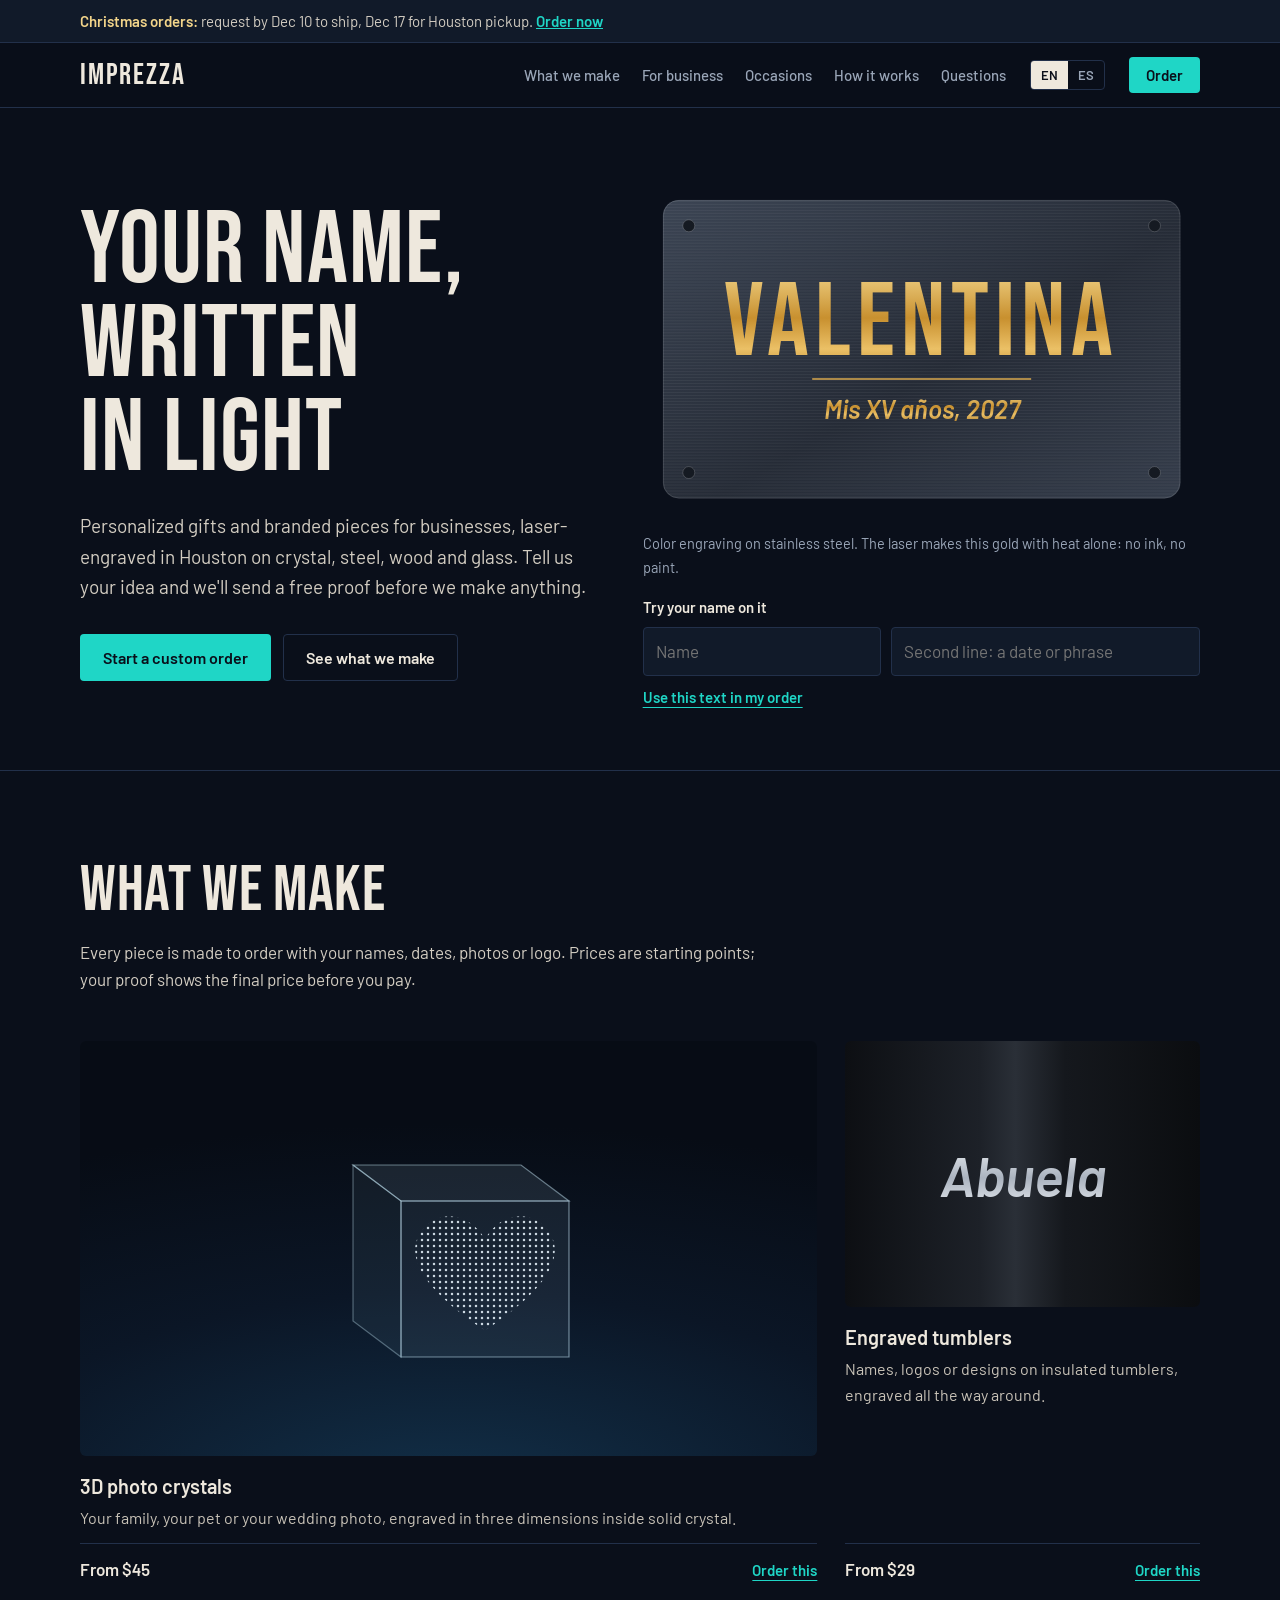
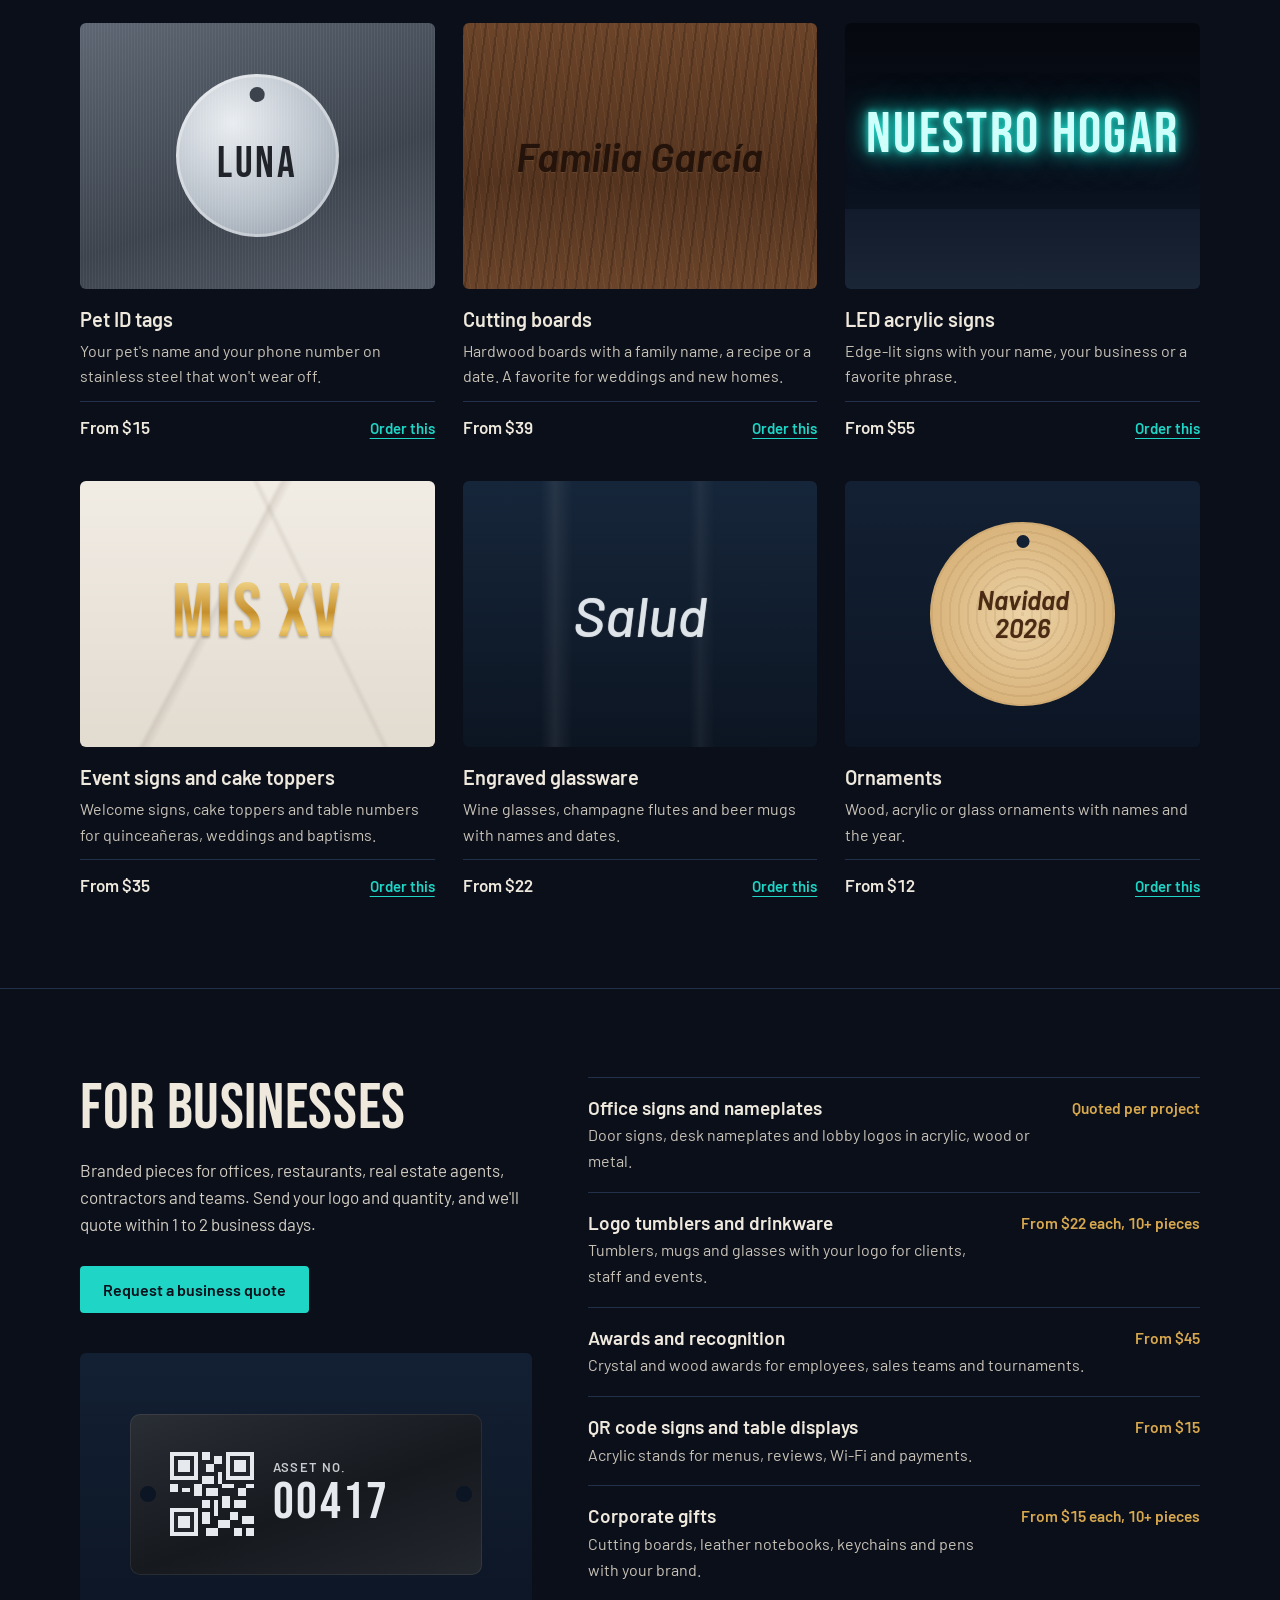
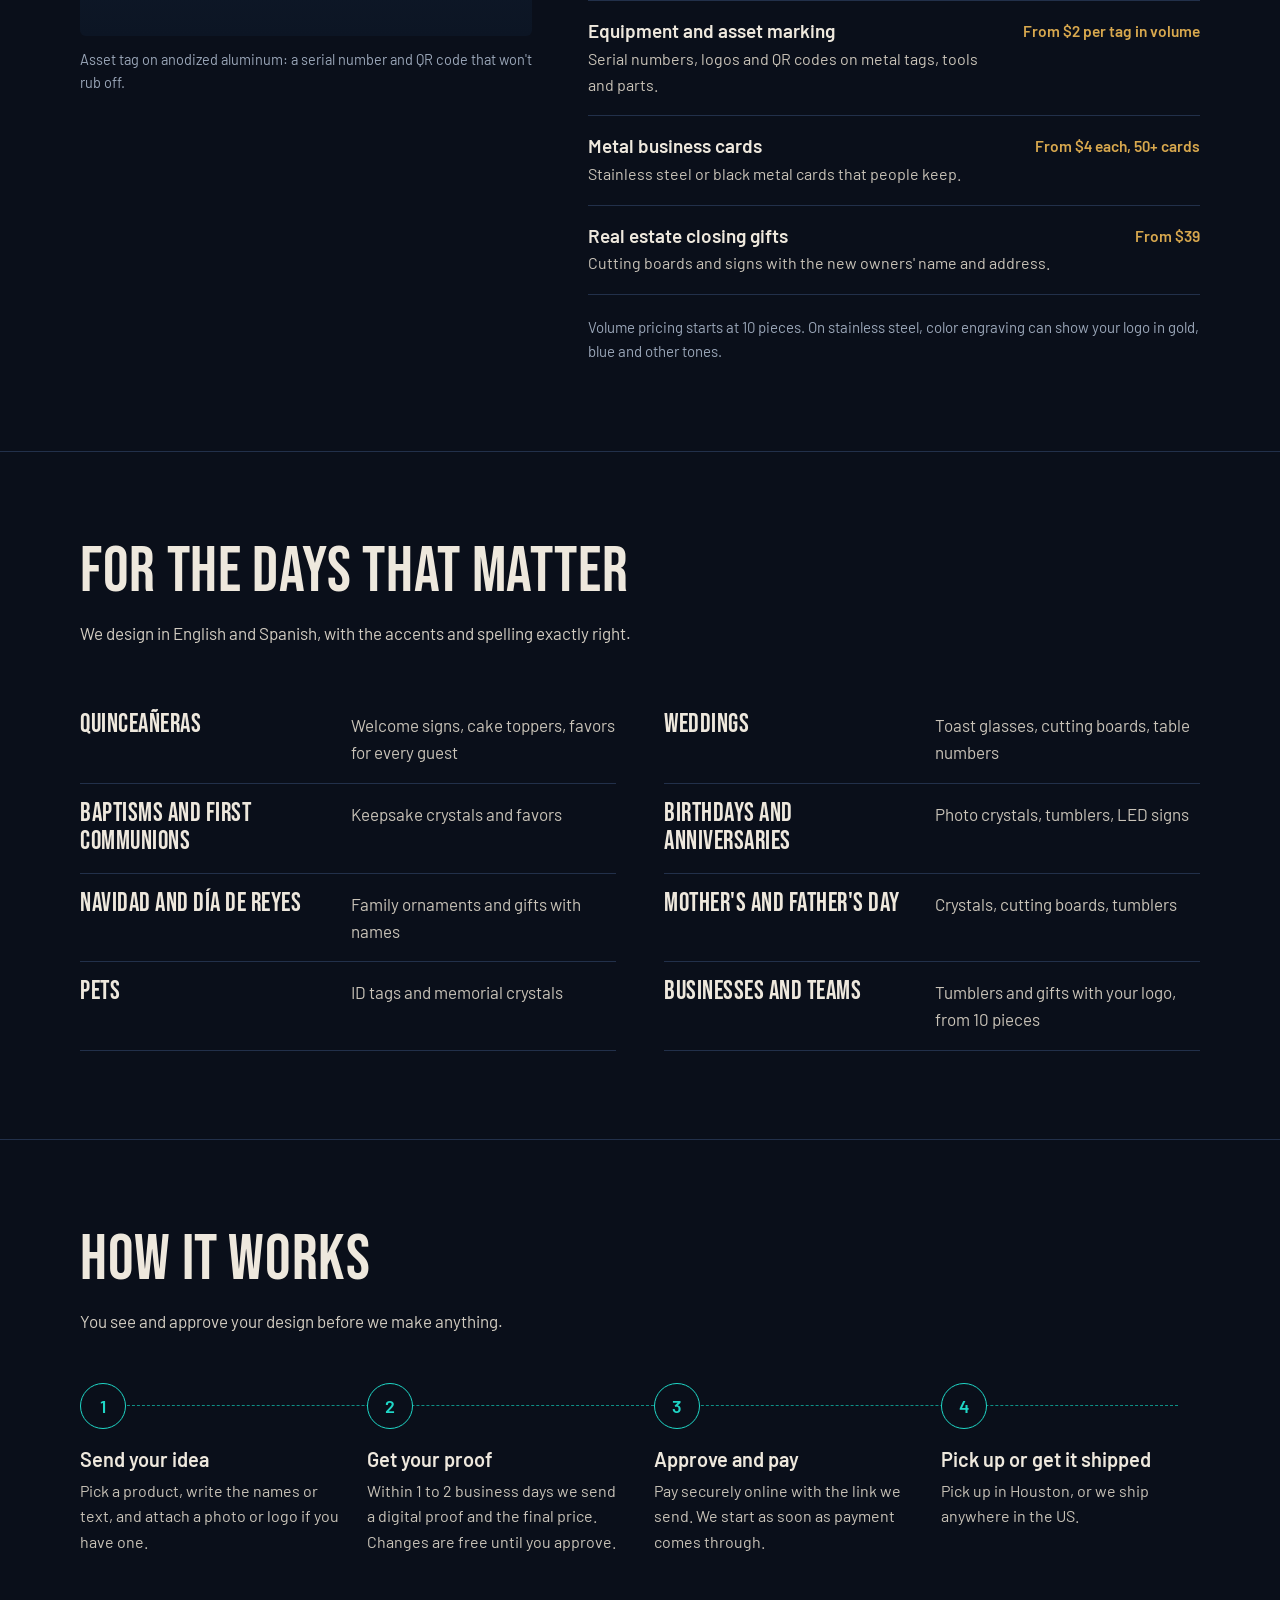
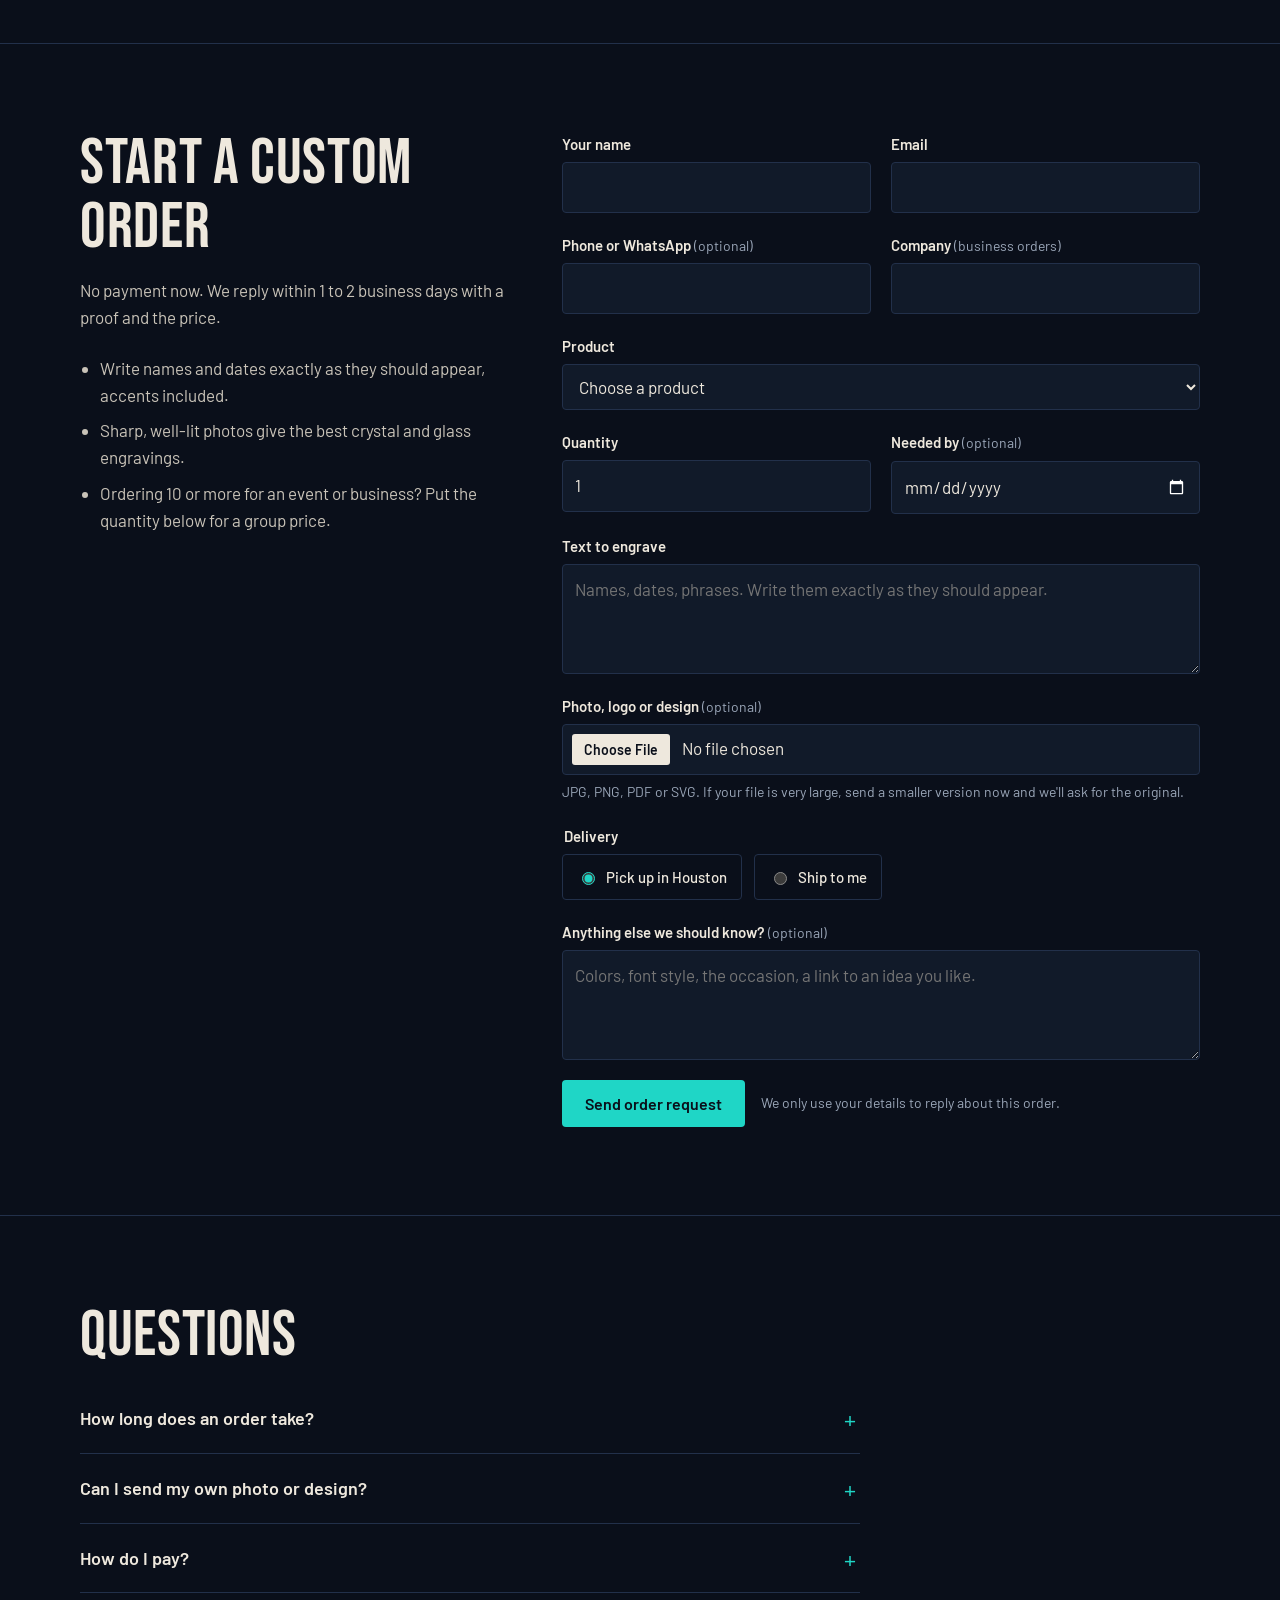
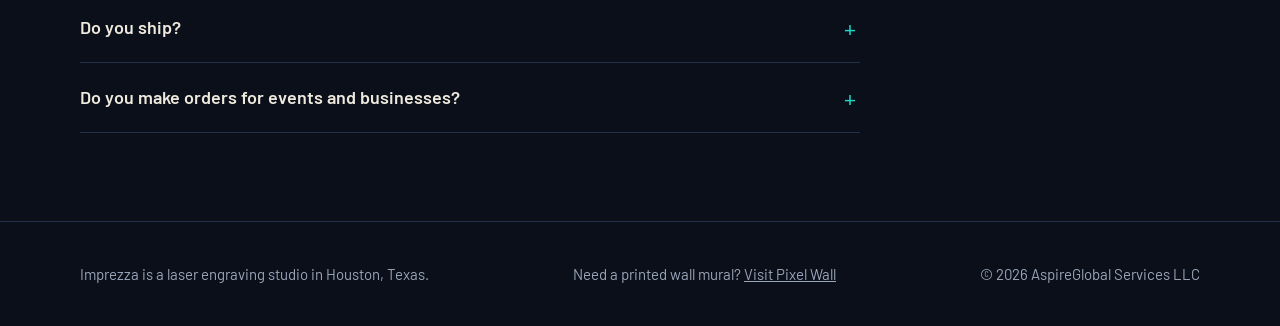
==== commit 2a133fd0: "Add photo galleries, name preview, video slot and holiday banner - Product cards take real photos (i" ====
--- a/index.html
+++ b/index.html
@@ -10,11 +10,21 @@
 <meta property="og:type" content="website">
 <meta property="og:url" content="https://imprezza.art/">
 <link rel="canonical" href="https://imprezza.art/">
+<meta property="og:image" content="https://imprezza.art/img/og-imprezza.jpg">
+<meta property="og:image:width" content="1200">
+<meta property="og:image:height" content="630">
+<meta property="og:image:alt" content="A steel plaque engraved in gold with the name Valentina, next to the words Your name, written in light">
+<meta property="og:locale" content="en_US">
+<meta property="og:locale:alternate" content="es_US">
+<meta name="twitter:card" content="summary_large_image">
+<meta name="theme-color" content="#0A0F1A">
+<link rel="icon" href="/favicon.svg" type="image/svg+xml">
+<link rel="apple-touch-icon" href="/apple-touch-icon.png">
 <link rel="preconnect" href="https://fonts.googleapis.com">
 <link rel="preconnect" href="https://fonts.gstatic.com" crossorigin>
 <link href="https://fonts.googleapis.com/css2?family=Bebas+Neue&family=Barlow:ital,wght@0,400;0,500;0,600;1,500;1,600&display=swap" rel="stylesheet">
 <script type="application/ld+json">
-{"@context":"https://schema.org","@type":"LocalBusiness","name":"Imprezza","description":"Personalized laser engraving studio: 3D photo crystals, engraved tumblers, pet ID tags, cutting boards, LED acrylic signs and event decor.","url":"https://imprezza.art/","areaServed":{"@type":"City","name":"Houston"},"address":{"@type":"PostalAddress","addressLocality":"Houston","addressRegion":"TX","addressCountry":"US"},"knowsLanguage":["en","es"]}
+{"@context":"https://schema.org","@type":"LocalBusiness","name":"Imprezza","description":"Personalized laser engraving studio in Houston: 3D photo crystals, engraved tumblers, pet ID tags, cutting boards, LED acrylic signs, event decor, and branded pieces for businesses such as office signs, awards, logo drinkware, asset tags and corporate gifts.","url":"https://imprezza.art/","image":"https://imprezza.art/img/og-imprezza.jpg","areaServed":{"@type":"City","name":"Houston"},"address":{"@type":"PostalAddress","addressLocality":"Houston","addressRegion":"TX","addressCountry":"US"},"knowsLanguage":["en","es"]}
 </script>
 <style>
 /* Imprezza: midnight workshop, gold marks, teal light.
@@ -83,6 +93,38 @@
 @keyframes sweep{from{transform:translateX(0)}to{transform:translateX(520px)}}
 @keyframes fadebeam{0%{opacity:0}6%{opacity:1}86%{opacity:1}100%{opacity:0}}
 @media (prefers-reduced-motion:reduce){.reveal,.beam,.beam-glow{animation:none}.beam-glow{opacity:0}}
+.plate svg.quick .reveal,.plate svg.quick .beam{animation-duration:1.5s;animation-delay:0s}
+.plate svg.quick .beam-glow{animation-duration:1.8s;animation-delay:0s}
+
+/* try your name */
+.tryname{margin-top:16px;display:grid;grid-template-columns:minmax(0,1fr) minmax(0,1.3fr);gap:8px 10px;align-items:end}
+.tryname .try-label{grid-column:1/-1;font-weight:600;font-size:15px;color:var(--paper)}
+.tryname input{background:var(--midnight-2);padding:10px 12px}
+.tryname .try-use{grid-column:1/-1;justify-self:start;margin-top:4px}
+@media (max-width:480px){.tryname{grid-template-columns:minmax(0,1fr)}}
+
+/* studio video: hidden until footage is uploaded */
+.studio{padding-block:0 72px}
+.reel{margin:0}
+.reel video{width:100%;aspect-ratio:16/9;object-fit:cover;border-radius:6px;background:var(--midnight-2);display:block}
+.reel figcaption{color:var(--mist);font-size:14.5px;margin-top:12px}
+
+/* header order button */
+.head-cta{padding:8px 16px;font-size:15px}
+@media (max-width:820px){.top .wrap{gap:12px}.head-cta{padding:7px 12px;font-size:14px}}
+
+/* holiday deadline */
+.notice{background:var(--midnight-2);border-bottom:1px solid var(--line);font-size:15px}
+@media (max-width:520px){.notice{font-size:14px}.notice p{padding:7px 0;line-height:1.45}}
+.notice p{margin:0;padding:9px 0;color:#D3CDC2}
+.notice strong{color:var(--gold-hi);font-weight:600}
+.notice a{color:var(--teal);font-weight:600;white-space:nowrap}
+
+/* whatsapp: appears once a number is set in the script */
+.wa{position:fixed;right:16px;bottom:16px;z-index:6;display:flex;align-items:center;gap:8px;background:#25D366;color:#06210f;text-decoration:none;font:600 15px var(--body);padding:12px 16px;border-radius:999px;box-shadow:0 6px 20px rgba(0,0,0,.35)}
+.wa svg{width:22px;height:22px}
+.wa[hidden]{display:none}
+@media (max-width:520px){.wa span{display:none}.wa{padding:13px}}
 
 /* sections */
 .section{padding-block:88px;border-top:1px solid var(--line)}
@@ -106,6 +148,30 @@
 .swatch{position:relative;aspect-ratio:4/3;border-radius:6px;overflow:hidden;display:grid;place-items:center;isolation:isolate}
 .feature .swatch{aspect-ratio:16/9}
 .swatch .mark{position:relative;z-index:1;text-align:center;line-height:1;max-width:90%}
+
+/* real photos sit on top of the drawn swatch; the drawing stays as the fallback */
+.swatch .ph{position:absolute;inset:0;width:100%;height:100%;object-fit:cover;z-index:2;transition:opacity .4s ease}
+.swatch .ph2{opacity:0}
+@media (hover:hover){.swatch.has-2:hover .ph2,.swatch.has-2:focus-visible .ph2{opacity:1}}
+.swatch.has-photo{cursor:zoom-in}
+.swatch .shots{position:absolute;right:10px;bottom:10px;z-index:3;display:flex;align-items:center;gap:6px;background:rgba(10,15,26,.8);color:var(--paper);font:600 13px/1 var(--body);padding:6px 9px;border-radius:3px}
+.swatch .shots svg{width:15px;height:15px}
+
+/* gallery */
+.lightbox{border:0;padding:0;background:transparent;color:var(--paper);width:min(1100px,calc(100vw - 32px));max-width:none;max-height:none;overflow:visible}
+.lightbox::backdrop{background:rgba(5,8,14,.92)}
+.lb-frame{position:relative;background:#05080e;border-radius:6px 6px 0 0;overflow:hidden;touch-action:pan-y}
+.lb-frame img{width:100%;height:min(72vh,720px);object-fit:contain}
+.lb-btn{position:absolute;width:44px;height:44px;border-radius:50%;border:1px solid var(--line);background:rgba(10,15,26,.82);color:var(--paper);cursor:pointer;display:grid;place-items:center;padding:0}
+.lb-btn:hover{border-color:var(--mist)}
+.lb-btn[hidden]{display:none}
+.lb-btn svg{width:20px;height:20px}
+.lb-prev{left:12px;top:50%;transform:translateY(-50%)}
+.lb-next{right:12px;top:50%;transform:translateY(-50%)}
+.lb-close{right:12px;top:12px}
+.lb-bar{display:flex;flex-wrap:wrap;align-items:center;justify-content:space-between;gap:12px 24px;padding:16px 18px;background:var(--midnight-2);border-radius:0 0 6px 6px}
+.lb-title{font:600 19px/1.3 var(--body);margin:0}
+.lb-count{color:var(--mist);font-size:14px;font-variant-numeric:tabular-nums}
 
 .m-crystal{background:radial-gradient(120% 90% at 50% 110%,#123049 0%,#0B1626 55%,#070C15 100%)}
 .m-crystal svg{width:min(62%,360px)}
@@ -215,6 +281,10 @@
 <body>
 <a class="skip" href="#main" data-i18n="skip">Skip to content</a>
 
+<div class="notice" id="notice" hidden>
+  <div class="wrap"><p><strong data-i18n="hol_k">Christmas orders:</strong> <span data-i18n="hol_t">request by Dec 10 to ship, Dec 17 for Houston pickup.</span> <a href="#order" data-i18n="hol_a">Order now</a></p></div>
+</div>
+
 <header class="top">
   <div class="wrap">
     <a class="brand" href="#top" aria-label="Imprezza, home">IMPREZZA</a>
@@ -229,6 +299,7 @@
       <button type="button" data-lang="en" aria-pressed="true">EN</button>
       <button type="button" data-lang="es" aria-pressed="false">ES</button>
     </div>
+    <a class="btn btn-primary head-cta" href="#order" data-i18n="head_cta">Order</a>
   </div>
 </header>
 
@@ -270,9 +341,9 @@
             <circle cx="46" cy="46" r="6"/><circle cx="514" cy="46" r="6"/><circle cx="46" cy="294" r="6"/><circle cx="514" cy="294" r="6"/>
           </g>
           <g clip-path="url(#engraveClip)">
-            <text x="280" y="176" text-anchor="middle" font-family="Bebas Neue, Oswald, Arial Narrow, Impact, sans-serif" font-size="104" letter-spacing="6" textLength="430" lengthAdjust="spacingAndGlyphs" fill="url(#gold)">VALENTINA</text>
-            <line x1="170" y1="200" x2="390" y2="200" stroke="url(#gold)" stroke-width="1.5"/>
-            <text x="280" y="240" text-anchor="middle" font-family="Barlow, Segoe UI, sans-serif" font-style="italic" font-weight="600" font-size="26" fill="url(#gold)">Mis XV años, 2027</text>
+            <text id="plateName" x="280" y="176" text-anchor="middle" font-family="Bebas Neue, Oswald, Arial Narrow, Impact, sans-serif" font-size="104" letter-spacing="6" textLength="430" lengthAdjust="spacingAndGlyphs" fill="url(#gold)">VALENTINA</text>
+            <line x1="170" y1="200" x2="390" y2="200" stroke="#D8A84E" stroke-width="1.5"/>
+            <text id="plateLine" x="280" y="240" text-anchor="middle" font-family="Barlow, Segoe UI, sans-serif" font-style="italic" font-weight="600" font-size="26" fill="url(#gold)">Mis XV años, 2027</text>
           </g>
           <g class="beam-glow">
             <g class="beam">
@@ -283,7 +354,22 @@
         </svg>
         <figcaption data-i18n="plate_cap">Color engraving on stainless steel. The laser makes this gold with heat alone: no ink, no paint.</figcaption>
       </figure>
+      <div class="tryname">
+        <label class="try-label" for="tryName" data-i18n="try_label">Try your name on it</label>
+        <input id="tryName" type="text" maxlength="14" autocomplete="off" spellcheck="false" placeholder="Name" data-i18n-ph="try_name_ph">
+        <input id="tryLine" type="text" maxlength="28" autocomplete="off" placeholder="Second line: a date or phrase" data-i18n-ph="try_line_ph" data-i18n-aria="try_line_ph" aria-label="Second line: a date or phrase">
+        <button class="order-link try-use" type="button" id="tryUse" data-i18n="try_use">Use this text in my order</button>
+      </div>
     </div>
+  </div>
+</section>
+
+<section class="studio" id="studio" hidden>
+  <div class="wrap">
+    <figure class="reel">
+      <video id="studioVideo" muted loop playsinline preload="none"></video>
+      <figcaption data-i18n="studio_cap">Made to order in our Houston studio.</figcaption>
+    </figure>
   </div>
 </section>
 
@@ -292,7 +378,7 @@
     <h2 id="makeTitle" data-i18n="make_h">What we make</h2>
     <p class="intro" data-i18n="make_intro">Every piece is made to order with your names, dates, photos or logo. Prices are starting points; your proof shows the final price before you pay.</p>
     <div class="grid">
-      <article class="tile feature">
+      <article class="tile feature" data-photo="crystal">
         <div class="swatch m-crystal" aria-hidden="true">
           <svg viewBox="0 0 300 220">
             <defs>
@@ -310,49 +396,49 @@
         <div class="meta"><span class="price" data-i18n="p1_price">From $45</span><button class="order-link" type="button" data-product="3D photo crystal" data-i18n="order_this">Order this</button></div>
       </article>
 
-      <article class="tile">
+      <article class="tile" data-photo="tumbler">
         <div class="swatch m-blackcoat" aria-hidden="true"><span class="mark">Abuela</span></div>
         <h3 data-i18n="p2_h">Engraved tumblers</h3>
         <p data-i18n="p2_d">Names, logos or designs on insulated tumblers, engraved all the way around.</p>
         <div class="meta"><span class="price" data-i18n="p2_price">From $29</span><button class="order-link" type="button" data-product="Engraved tumbler" data-i18n="order_this">Order this</button></div>
       </article>
 
-      <article class="tile">
+      <article class="tile" data-photo="pet-tag">
         <div class="swatch m-steel" aria-hidden="true"><div class="tag"><span class="mark">LUNA</span></div></div>
         <h3 data-i18n="p3_h">Pet ID tags</h3>
         <p data-i18n="p3_d">Your pet's name and your phone number on stainless steel that won't wear off.</p>
         <div class="meta"><span class="price" data-i18n="p3_price">From $15</span><button class="order-link" type="button" data-product="Pet ID tag" data-i18n="order_this">Order this</button></div>
       </article>
 
-      <article class="tile">
+      <article class="tile" data-photo="cutting-board">
         <div class="swatch m-walnut" aria-hidden="true"><span class="mark">Familia García</span></div>
         <h3 data-i18n="p4_h">Cutting boards</h3>
         <p data-i18n="p4_d">Hardwood boards with a family name, a recipe or a date. A favorite for weddings and new homes.</p>
         <div class="meta"><span class="price" data-i18n="p4_price">From $39</span><button class="order-link" type="button" data-product="Cutting board" data-i18n="order_this">Order this</button></div>
       </article>
 
-      <article class="tile">
+      <article class="tile" data-photo="led-sign">
         <div class="swatch m-acrylic" aria-hidden="true"><span class="mark">Nuestro hogar</span></div>
         <h3 data-i18n="p5_h">LED acrylic signs</h3>
         <p data-i18n="p5_d">Edge-lit signs with your name, your business or a favorite phrase.</p>
         <div class="meta"><span class="price" data-i18n="p5_price">From $55</span><button class="order-link" type="button" data-product="LED acrylic sign" data-i18n="order_this">Order this</button></div>
       </article>
 
-      <article class="tile">
+      <article class="tile" data-photo="event-sign">
         <div class="swatch m-marble" aria-hidden="true"><span class="mark">Mis XV</span></div>
         <h3 data-i18n="p6_h">Event signs and cake toppers</h3>
         <p data-i18n="p6_d">Welcome signs, cake toppers and table numbers for quinceañeras, weddings and baptisms.</p>
         <div class="meta"><span class="price" data-i18n="p6_price">From $35</span><button class="order-link" type="button" data-product="Event sign or cake topper" data-i18n="order_this">Order this</button></div>
       </article>
 
-      <article class="tile">
+      <article class="tile" data-photo="glassware">
         <div class="swatch m-glass" aria-hidden="true"><span class="mark">Salud</span></div>
         <h3 data-i18n="p7_h">Engraved glassware</h3>
         <p data-i18n="p7_d">Wine glasses, champagne flutes and beer mugs with names and dates.</p>
         <div class="meta"><span class="price" data-i18n="p7_price">From $22</span><button class="order-link" type="button" data-product="Engraved glassware" data-i18n="order_this">Order this</button></div>
       </article>
 
-      <article class="tile">
+      <article class="tile" data-photo="ornament">
         <div class="swatch m-birch" aria-hidden="true"><div class="disc"><span class="mark">Navidad<br>2026</span></div></div>
         <h3 data-i18n="p8_h">Ornaments</h3>
         <p data-i18n="p8_d">Wood, acrylic or glass ornaments with names and the year.</p>
@@ -368,7 +454,7 @@
       <h2 id="bizTitle" data-i18n="biz_h">For businesses</h2>
       <p class="intro" data-i18n="biz_intro">Branded pieces for offices, restaurants, real estate agents, contractors and teams. Send your logo and quantity, and we'll quote within 1 to 2 business days.</p>
       <a class="btn btn-primary" href="#order" data-biz="1" data-i18n="biz_cta">Request a business quote</a>
-      <figure>
+      <figure data-photo="business">
         <div class="swatch m-anodized" aria-hidden="true">
           <div class="assettag">
             <svg viewBox="0 0 21 21" shape-rendering="crispEdges"><g fill="#E6E9EE"><path d="M0 0h7v7H0zM14 0h7v7h-7zM0 14h7v7H0z"/></g><g fill="#22262c"><path d="M1 1h5v5H1zM15 1h5v5h-5zM1 15h5v5H1z"/></g><g fill="#E6E9EE"><path d="M2 2h3v3H2zM16 2h3v3h-3zM2 16h3v3H2zM8 0h2v2H8zM11 1h2v2h-2zM9 3h2v2H9zM8 6h3v2H8zM12 5h1v3h-1zM0 8h2v2H0zM3 9h2v1H3zM6 8h2v3H6zM9 9h3v2H9zM13 8h3v1h-3zM17 9h2v2h-2zM19 8h2v1h-2zM8 12h2v2H8zM11 12h1v4h-1zM13 11h2v3h-2zM16 12h3v2h-3zM8 15h2v3H8zM12 17h3v2h-3zM15 15h2v2h-2zM18 16h3v2h-3zM9 19h3v2H9zM16 19h2v2h-2zM19 19h2v2h-2z"/></g></svg>
@@ -542,9 +628,49 @@
   </div>
 </footer>
 
+<dialog class="lightbox" id="lightbox" aria-labelledby="lbTitle">
+  <div class="lb-frame" id="lbFrame">
+    <img id="lbImg" alt="">
+    <button class="lb-btn lb-prev" type="button" id="lbPrev" data-i18n-aria="lb_prev" aria-label="Previous photo"><svg viewBox="0 0 24 24" fill="none" stroke="currentColor" stroke-width="2" aria-hidden="true"><path d="M15 5l-7 7 7 7"/></svg></button>
+    <button class="lb-btn lb-next" type="button" id="lbNext" data-i18n-aria="lb_next" aria-label="Next photo"><svg viewBox="0 0 24 24" fill="none" stroke="currentColor" stroke-width="2" aria-hidden="true"><path d="M9 5l7 7-7 7"/></svg></button>
+    <button class="lb-btn lb-close" type="button" id="lbClose" data-i18n-aria="lb_close" aria-label="Close"><svg viewBox="0 0 24 24" fill="none" stroke="currentColor" stroke-width="2" aria-hidden="true"><path d="M6 6l12 12M18 6L6 18"/></svg></button>
+  </div>
+  <div class="lb-bar">
+    <div><p class="lb-title" id="lbTitle"></p><span class="lb-count" id="lbCount"></span></div>
+    <button class="btn btn-primary" type="button" id="lbOrder">Order this</button>
+  </div>
+</dialog>
+
+<a class="wa" id="waLink" href="#" target="_blank" rel="noopener" hidden><svg viewBox="0 0 24 24" fill="none" stroke="currentColor" stroke-width="2" stroke-linejoin="round" aria-hidden="true"><path d="M4 5h16v11H10l-5 4v-4H4z"/><path d="M8 10.5h.01M12 10.5h.01M16 10.5h.01" stroke-linecap="round" stroke-width="2.6"/></svg><span data-i18n="wa_label">Chat on WhatsApp</span></a>
+
 <script>
 (function(){
+  /* ===== Site settings: edit these ===== */
+  // How many photos each product has in /img/products, named <name>-1.webp, <name>-2.webp ...
+  // Photo 1 shows on the card, photo 2 shows on hover, all of them open in the gallery.
+  var PHOTOS = {
+    'crystal':0, 'tumbler':0, 'pet-tag':0, 'cutting-board':0, 'led-sign':0,
+    'event-sign':0, 'glassware':0, 'ornament':0, 'business':0
+  };
+  // true once media/studio.mp4 and media/studio-poster.webp are uploaded
+  var VIDEO = false;
+  // WhatsApp number with country code, digits only (for example '17135551234'). Empty hides the button.
+  var WHATSAPP = '';
+  // The Christmas banner hides itself after this date
+  var HOLIDAY_UNTIL = '2026-12-17';
+  /* ===================================== */
+
+  var EN = {
+    lb_count:'Photo {i} of {n}', see_photos:'See photos: ', biz_cta:'Request a business quote', order_this:'Order this',
+    wa_msg:'Hi Imprezza, I would like a custom engraving.'
+  };
   var ES = {
+    lb_count:'Foto {i} de {n}', see_photos:'Ver fotos: ', wa_msg:'Hola Imprezza, quiero un grabado personalizado.',
+    lb_prev:'Foto anterior', lb_next:'Foto siguiente', lb_close:'Cerrar',
+    head_cta:'Pedir', wa_label:'Escríbenos por WhatsApp',
+    hol_k:'Pedidos de Navidad:', hol_t:'pide antes del 10 de dic. para envío, o del 17 para recoger en Houston.', hol_a:'Pide ahora',
+    try_label:'Prueba tu nombre', try_name_ph:'Nombre', try_line_ph:'Segunda línea: una fecha o frase', try_use:'Usar este texto en mi pedido',
+    studio_cap:'Hecho a pedido en nuestro taller de Houston.',
     skip:"Ir al contenido",
     nav_make:"Lo que hacemos", nav_biz:"Para empresas", nav_occasions:"Ocasiones", nav_how:"Cómo funciona", nav_faq:"Preguntas",
     h1:"Tu nombre, escrito con luz",
@@ -619,6 +745,10 @@
   var nodes = document.querySelectorAll('[data-i18n]');
   var phs = document.querySelectorAll('[data-i18n-ph]');
   var lbls = document.querySelectorAll('[data-i18n-label]');
+  var arias = document.querySelectorAll('[data-i18n-aria]');
+  var LANG = 'en', hooks = [];
+  function tr(k){ return (LANG === 'es' && ES[k]) || EN[k] || ''; }
+  arias.forEach(function(el){ el.dataset.enAria = el.getAttribute('aria-label'); });
   lbls.forEach(function(el){ el.dataset.enLabel = el.getAttribute('label'); });
   nodes.forEach(function(el){ el.dataset.en = el.textContent; });
   phs.forEach(function(el){ el.dataset.enPh = el.getAttribute('placeholder'); });
@@ -642,8 +772,171 @@
     document.querySelectorAll('.lang button').forEach(function(b){
       b.setAttribute('aria-pressed', b.dataset.lang === lang ? 'true' : 'false');
     });
+    arias.forEach(function(el){
+      var k = el.dataset.i18nAria;
+      el.setAttribute('aria-label', (lang === 'es' && ES[k]) ? ES[k] : el.dataset.enAria);
+    });
+    LANG = lang;
+    hooks.forEach(function(fn){ fn(); });
     try { localStorage.setItem('imprezza-lang', lang); } catch(e){}
   }
+
+  var select = document.getElementById('f-product');
+  var reduceMotion = window.matchMedia && window.matchMedia('(prefers-reduced-motion: reduce)').matches;
+  function goToOrder(focusId){
+    document.getElementById('order').scrollIntoView();
+    document.getElementById(focusId || 'f-name').focus({preventScroll:true});
+  }
+
+  /* ----- product photos and gallery ----- */
+  var lb = document.getElementById('lightbox');
+  var lbImg = document.getElementById('lbImg');
+  var lbState = null;
+  function photoPath(slug, i){ return 'img/products/' + slug + '-' + i + '.webp'; }
+  function holderTitle(holder){
+    var h = holder.querySelector('h3') || document.getElementById('bizTitle');
+    return h ? h.textContent : '';
+  }
+  function showPhoto(){
+    var s = lbState;
+    lbImg.src = photoPath(s.slug, s.i + 1);
+    lbImg.alt = holderTitle(s.holder) + ' (' + (s.i + 1) + ')';
+    document.getElementById('lbTitle').textContent = holderTitle(s.holder);
+    document.getElementById('lbCount').textContent = s.n > 1 ? tr('lb_count').replace('{i}', s.i + 1).replace('{n}', s.n) : '';
+    var btn = s.holder.querySelector('[data-product]');
+    document.getElementById('lbOrder').textContent = btn ? tr('order_this') : tr('biz_cta');
+    document.getElementById('lbPrev').hidden = document.getElementById('lbNext').hidden = s.n < 2;
+  }
+  function step(d){ if (!lbState) return; lbState.i = (lbState.i + d + lbState.n) % lbState.n; showPhoto(); }
+  function openGallery(holder, slug, n){
+    lbState = {holder:holder, slug:slug, n:n, i:0};
+    showPhoto();
+    if (lb.showModal) lb.showModal(); else lb.setAttribute('open', '');
+  }
+  document.getElementById('lbPrev').addEventListener('click', function(){ step(-1); });
+  document.getElementById('lbNext').addEventListener('click', function(){ step(1); });
+  document.getElementById('lbClose').addEventListener('click', function(){ lb.close(); });
+  lb.addEventListener('click', function(e){ if (e.target === lb) lb.close(); });
+  lb.addEventListener('keydown', function(e){
+    if (e.key === 'ArrowLeft') step(-1);
+    if (e.key === 'ArrowRight') step(1);
+  });
+  var touchX = null, frame = document.getElementById('lbFrame');
+  frame.addEventListener('touchstart', function(e){ touchX = e.touches[0].clientX; }, {passive:true});
+  frame.addEventListener('touchend', function(e){
+    if (touchX === null) return;
+    var dx = e.changedTouches[0].clientX - touchX; touchX = null;
+    if (Math.abs(dx) > 40) step(dx < 0 ? 1 : -1);
+  });
+  document.getElementById('lbOrder').addEventListener('click', function(){
+    var holder = lbState && lbState.holder;
+    lb.close();
+    if (!holder) return;
+    var btn = holder.querySelector('[data-product]');
+    if (btn) { select.value = btn.dataset.product; goToOrder('f-name'); }
+    else goToOrder('f-company');
+  });
+
+  var CAMERA = '<svg viewBox="0 0 24 24" fill="none" stroke="currentColor" stroke-width="2" aria-hidden="true"><path d="M4 8h3l2-3h6l2 3h3v11H4z"/><circle cx="12" cy="13" r="3.5"/></svg>';
+  document.querySelectorAll('[data-photo]').forEach(function(holder){
+    var slug = holder.dataset.photo, n = PHOTOS[slug] || 0;
+    if (!n) return;
+    var sw = holder.querySelector('.swatch');
+    sw.querySelectorAll('.mark, svg').forEach(function(el){ el.setAttribute('aria-hidden', 'true'); });
+    var img = new Image();
+    img.className = 'ph'; img.alt = ''; img.loading = 'lazy'; img.decoding = 'async';
+    img.onerror = function(){ img.remove(); sw.classList.remove('has-photo', 'has-2'); };
+    img.src = photoPath(slug, 1);
+    sw.appendChild(img);
+    sw.classList.add('has-photo');
+    if (n > 1) {
+      var img2 = new Image();
+      img2.className = 'ph ph2'; img2.alt = ''; img2.loading = 'lazy'; img2.decoding = 'async';
+      img2.onerror = function(){ img2.remove(); sw.classList.remove('has-2'); };
+      img2.src = photoPath(slug, 2);
+      sw.appendChild(img2);
+      sw.classList.add('has-2');
+    }
+    var badge = document.createElement('span');
+    badge.className = 'shots'; badge.innerHTML = CAMERA + n;
+    sw.appendChild(badge);
+    sw.removeAttribute('aria-hidden');
+    sw.setAttribute('role', 'button'); sw.tabIndex = 0; sw.setAttribute('aria-haspopup', 'dialog');
+    hooks.push(function(){ sw.setAttribute('aria-label', tr('see_photos') + holderTitle(holder)); img.alt = holderTitle(holder); });
+    sw.addEventListener('click', function(){ if (sw.classList.contains('has-photo')) openGallery(holder, slug, n); });
+    sw.addEventListener('keydown', function(e){
+      if ((e.key === 'Enter' || e.key === ' ') && sw.classList.contains('has-photo')) { e.preventDefault(); openGallery(holder, slug, n); }
+    });
+  });
+
+  /* ----- try your name on the plaque ----- */
+  var plateSvg = document.querySelector('.plate svg');
+  var plateName = document.getElementById('plateName'), plateLine = document.getElementById('plateLine');
+  var tryName = document.getElementById('tryName'), tryLine = document.getElementById('tryLine');
+  var DEF_NAME = plateName.textContent, DEF_LINE = plateLine.textContent;
+  function fitText(el, max, size){
+    el.removeAttribute('textLength'); el.removeAttribute('lengthAdjust');
+    el.setAttribute('font-size', size);
+    var w = el.getComputedTextLength();
+    if (w > max) {
+      el.setAttribute('font-size', Math.floor(size * max / w));
+      if (el.getComputedTextLength() > max) { el.setAttribute('textLength', max); el.setAttribute('lengthAdjust', 'spacingAndGlyphs'); }
+    }
+  }
+  function renderPlate(){
+    plateName.textContent = (tryName.value.trim() || DEF_NAME).toUpperCase();
+    plateLine.textContent = tryLine.value.trim() || DEF_LINE;
+    fitText(plateName, 430, 104);
+    fitText(plateLine, 440, 26);
+  }
+  var replayTimer = null, animated = plateSvg.querySelectorAll('.reveal, .beam, .beam-glow');
+  function replay(){
+    if (reduceMotion) return;
+    plateSvg.classList.add('quick');
+    animated.forEach(function(el){ el.style.animation = 'none'; });
+    void plateSvg.getBoundingClientRect();
+    animated.forEach(function(el){ el.style.animation = ''; });
+  }
+  [tryName, tryLine].forEach(function(inp){
+    inp.addEventListener('input', function(){
+      renderPlate();
+      clearTimeout(replayTimer); replayTimer = setTimeout(replay, 700);
+    });
+  });
+  if (document.fonts && document.fonts.ready) document.fonts.ready.then(renderPlate);
+  document.getElementById('tryUse').addEventListener('click', function(){
+    var txt = [tryName.value.trim(), tryLine.value.trim()].filter(Boolean).join('\n');
+    if (txt) document.getElementById('f-text').value = txt;
+    goToOrder('f-name');
+  });
+
+  /* ----- studio video ----- */
+  if (VIDEO) {
+    var studio = document.getElementById('studio'), vid = document.getElementById('studioVideo');
+    studio.hidden = false;
+    vid.poster = 'media/studio-poster.webp';
+    vid.src = 'media/studio.mp4';
+    hooks.push(function(){ vid.setAttribute('aria-label', document.querySelector('.reel figcaption').textContent); });
+    if (reduceMotion || !('IntersectionObserver' in window)) { vid.controls = true; vid.preload = 'metadata'; }
+    else {
+      new IntersectionObserver(function(entries){
+        entries.forEach(function(en){
+          if (en.isIntersecting) { var p = vid.play(); if (p && p.catch) p.catch(function(){ vid.controls = true; }); }
+          else vid.pause();
+        });
+      }, {threshold:.35}).observe(vid);
+    }
+  }
+
+  /* ----- whatsapp ----- */
+  if (WHATSAPP) {
+    var wa = document.getElementById('waLink');
+    wa.hidden = false;
+    hooks.push(function(){ wa.href = 'https://wa.me/' + WHATSAPP + '?text=' + encodeURIComponent(tr('wa_msg')); });
+  }
+
+  /* ----- holiday banner ----- */
+  if (new Date() <= new Date(HOLIDAY_UNTIL + 'T23:59:59')) document.getElementById('notice').hidden = false;
 
   var saved = null;
   try { saved = localStorage.getItem('imprezza-lang'); } catch(e){}
@@ -654,19 +947,16 @@
     b.addEventListener('click', function(){ setLang(b.dataset.lang); });
   });
 
-  var select = document.getElementById('f-product');
   document.querySelectorAll('[data-product]').forEach(function(btn){
     btn.addEventListener('click', function(){
       select.value = btn.dataset.product;
-      document.getElementById('order').scrollIntoView();
-      document.getElementById('f-name').focus({preventScroll:true});
+      goToOrder('f-name');
     });
   });
   document.querySelectorAll('[data-biz]').forEach(function(a){
     a.addEventListener('click', function(e){
       e.preventDefault();
-      document.getElementById('order').scrollIntoView();
-      document.getElementById('f-company').focus({preventScroll:true});
+      goToOrder('f-company');
     });
   });
 })();
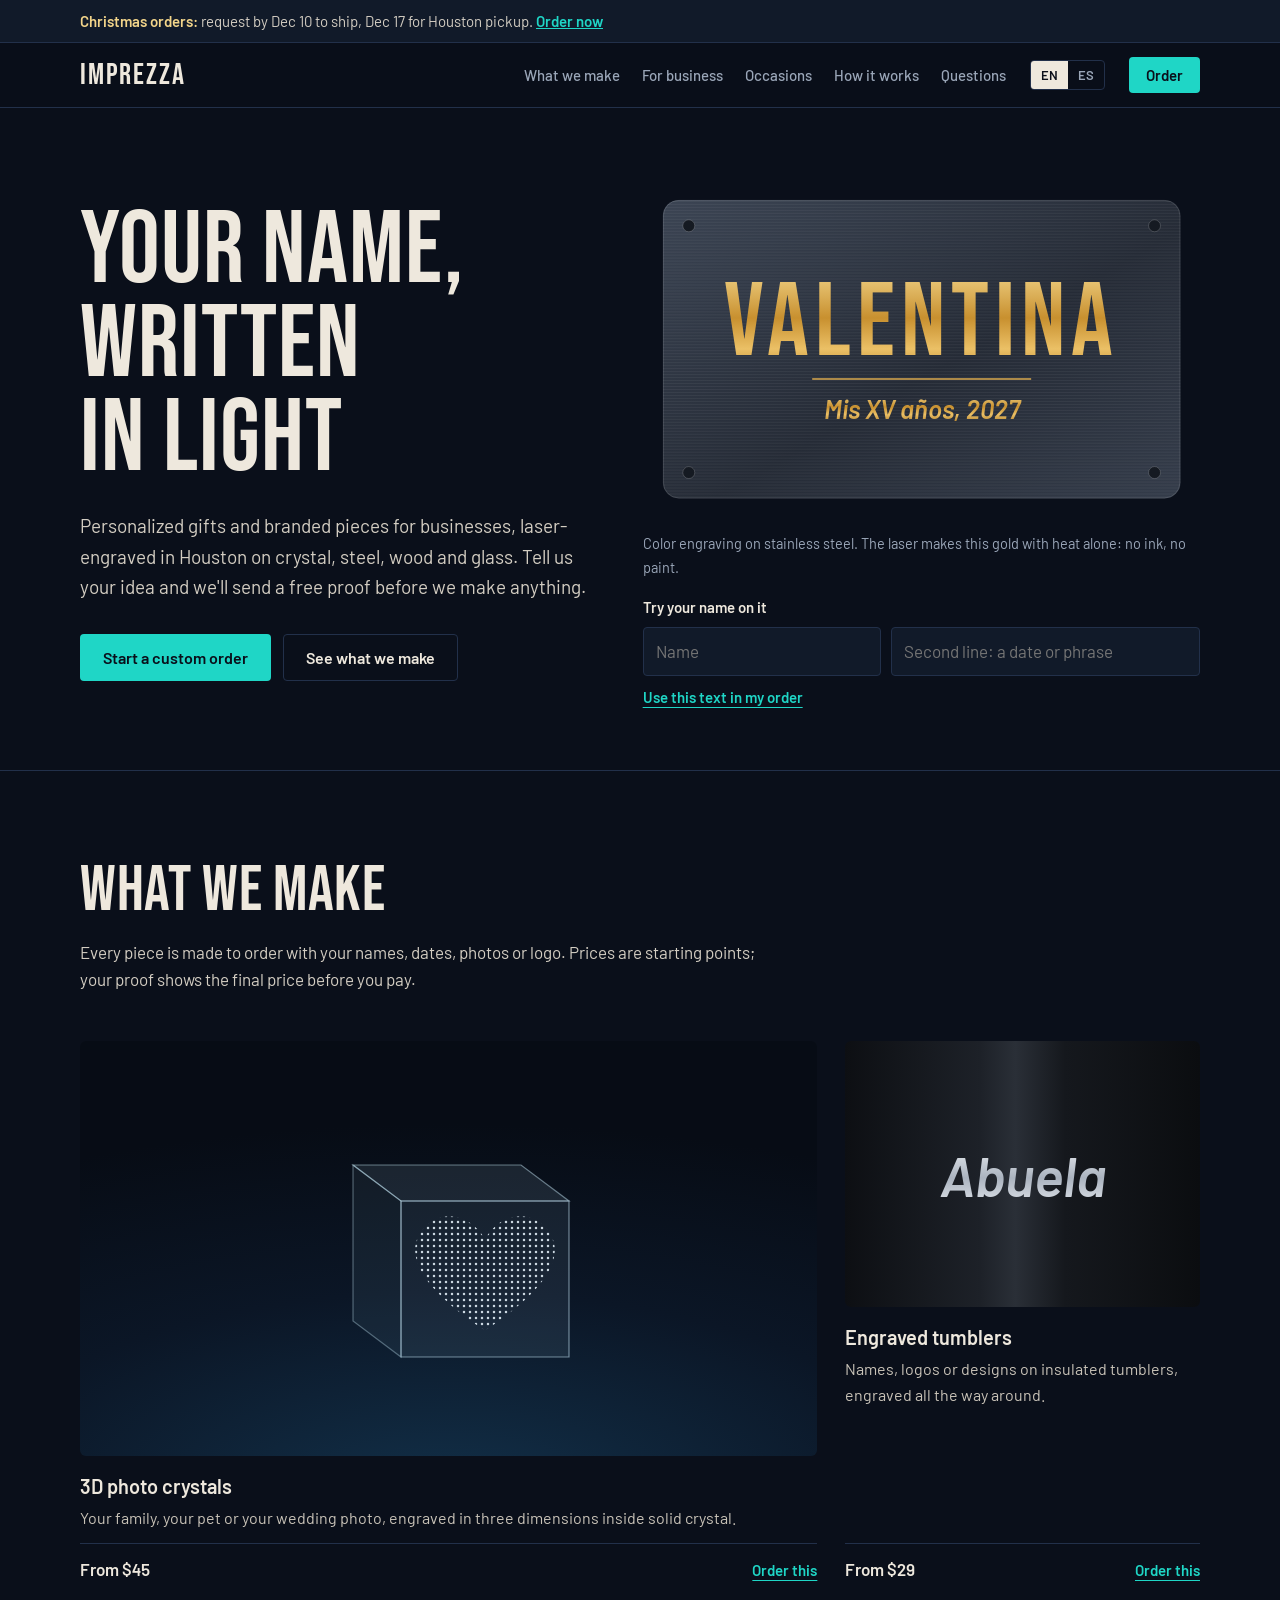
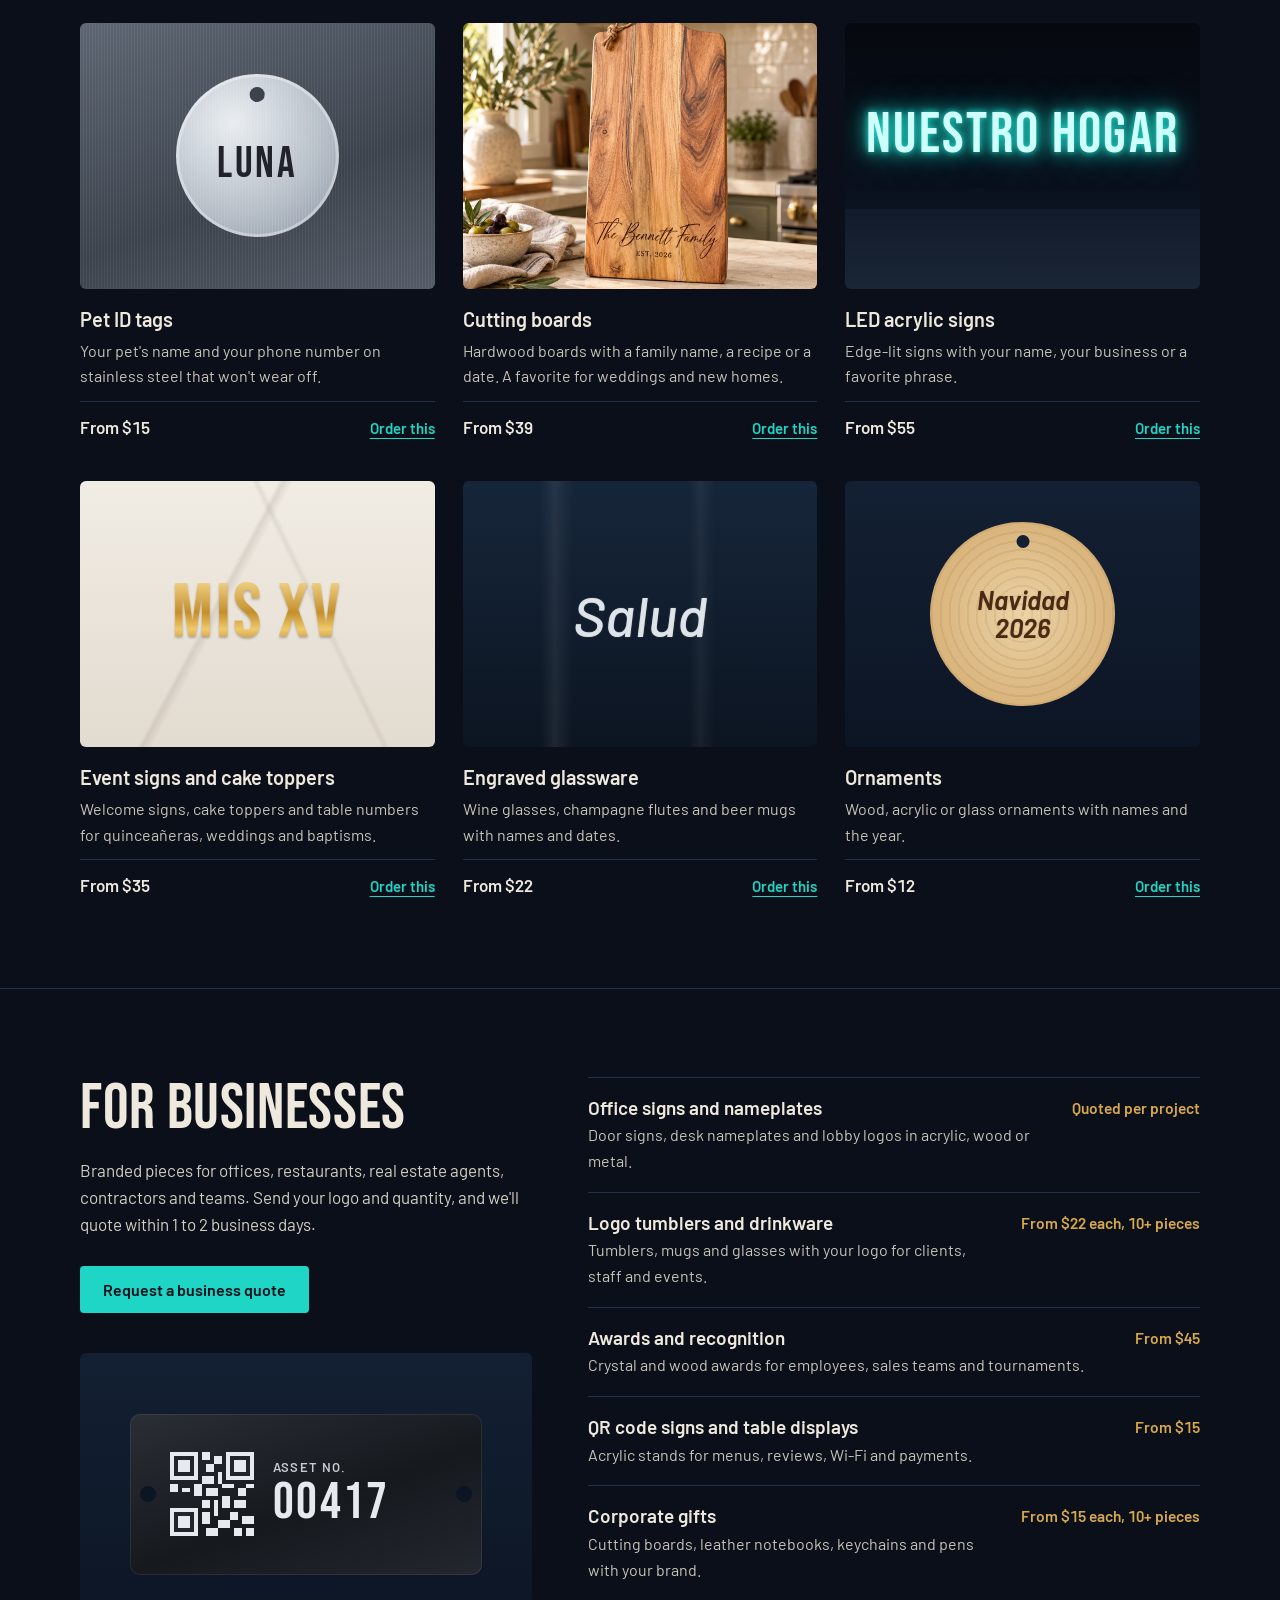
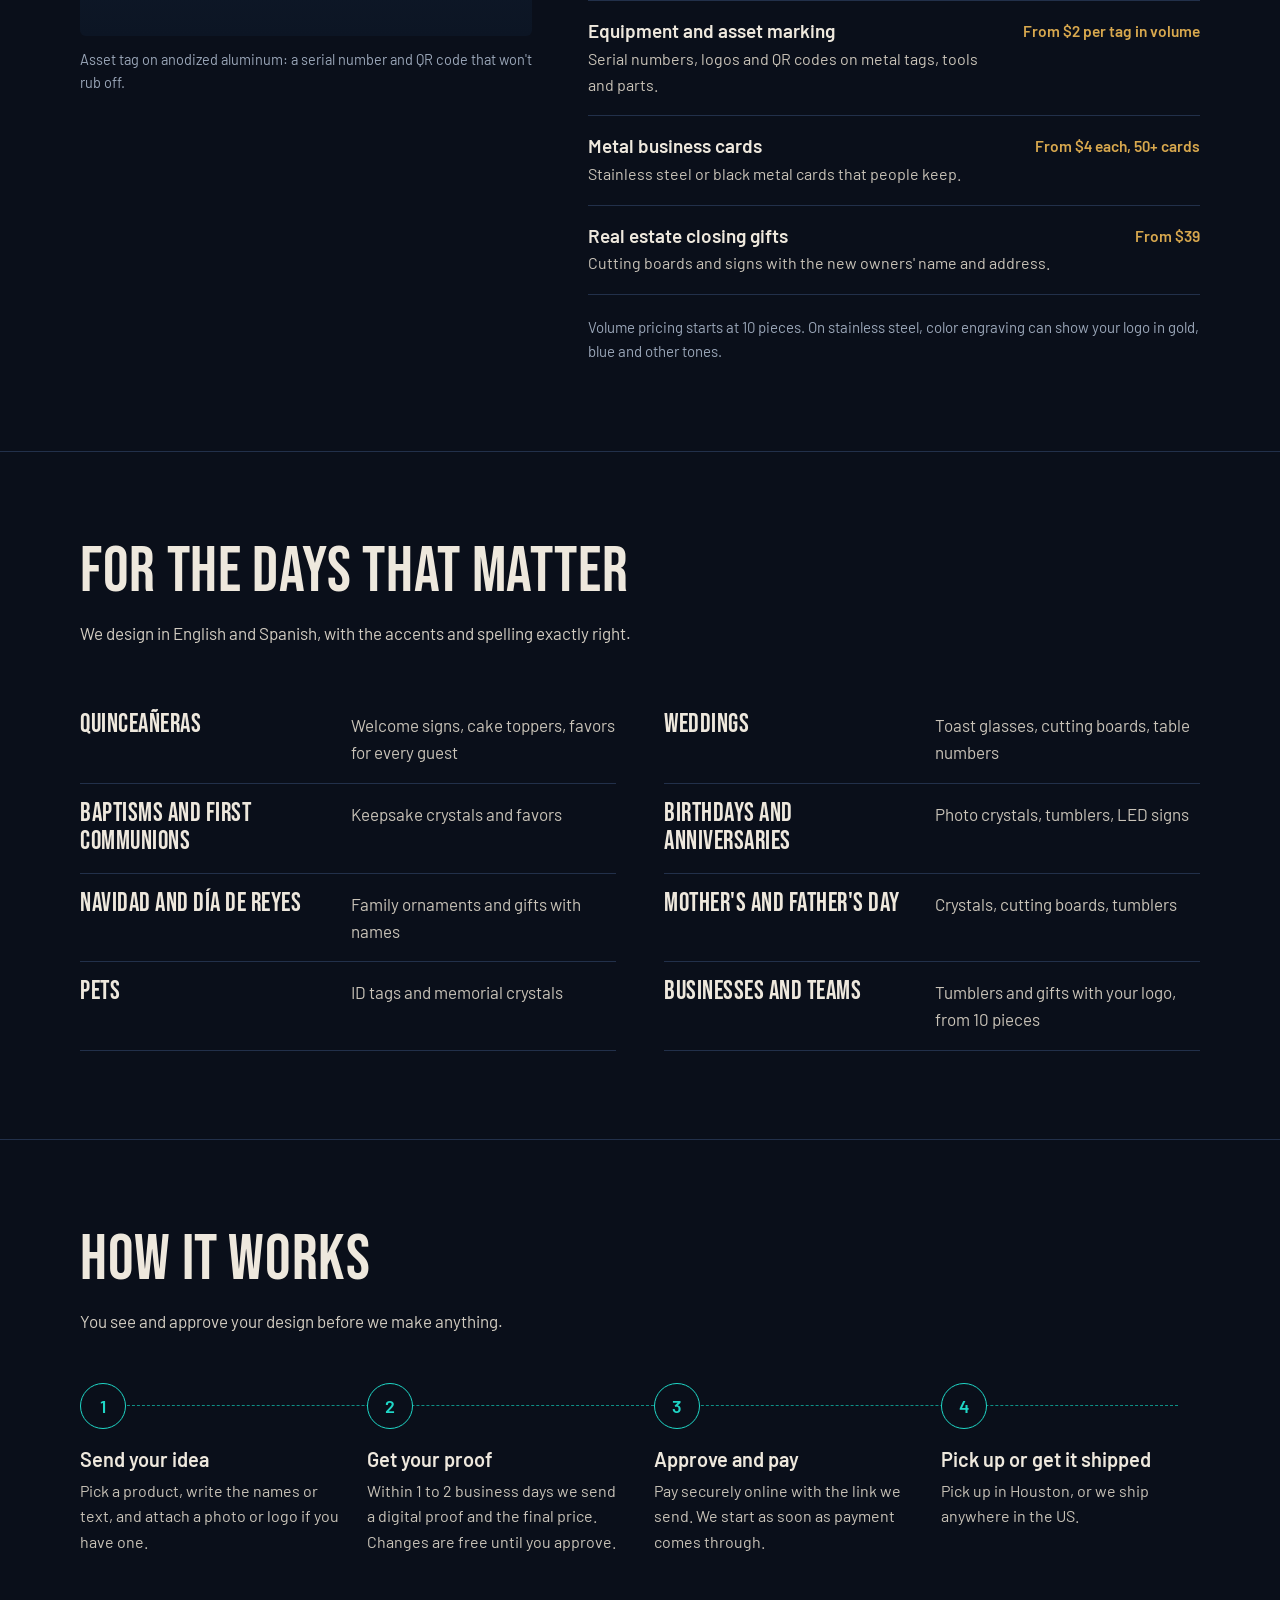
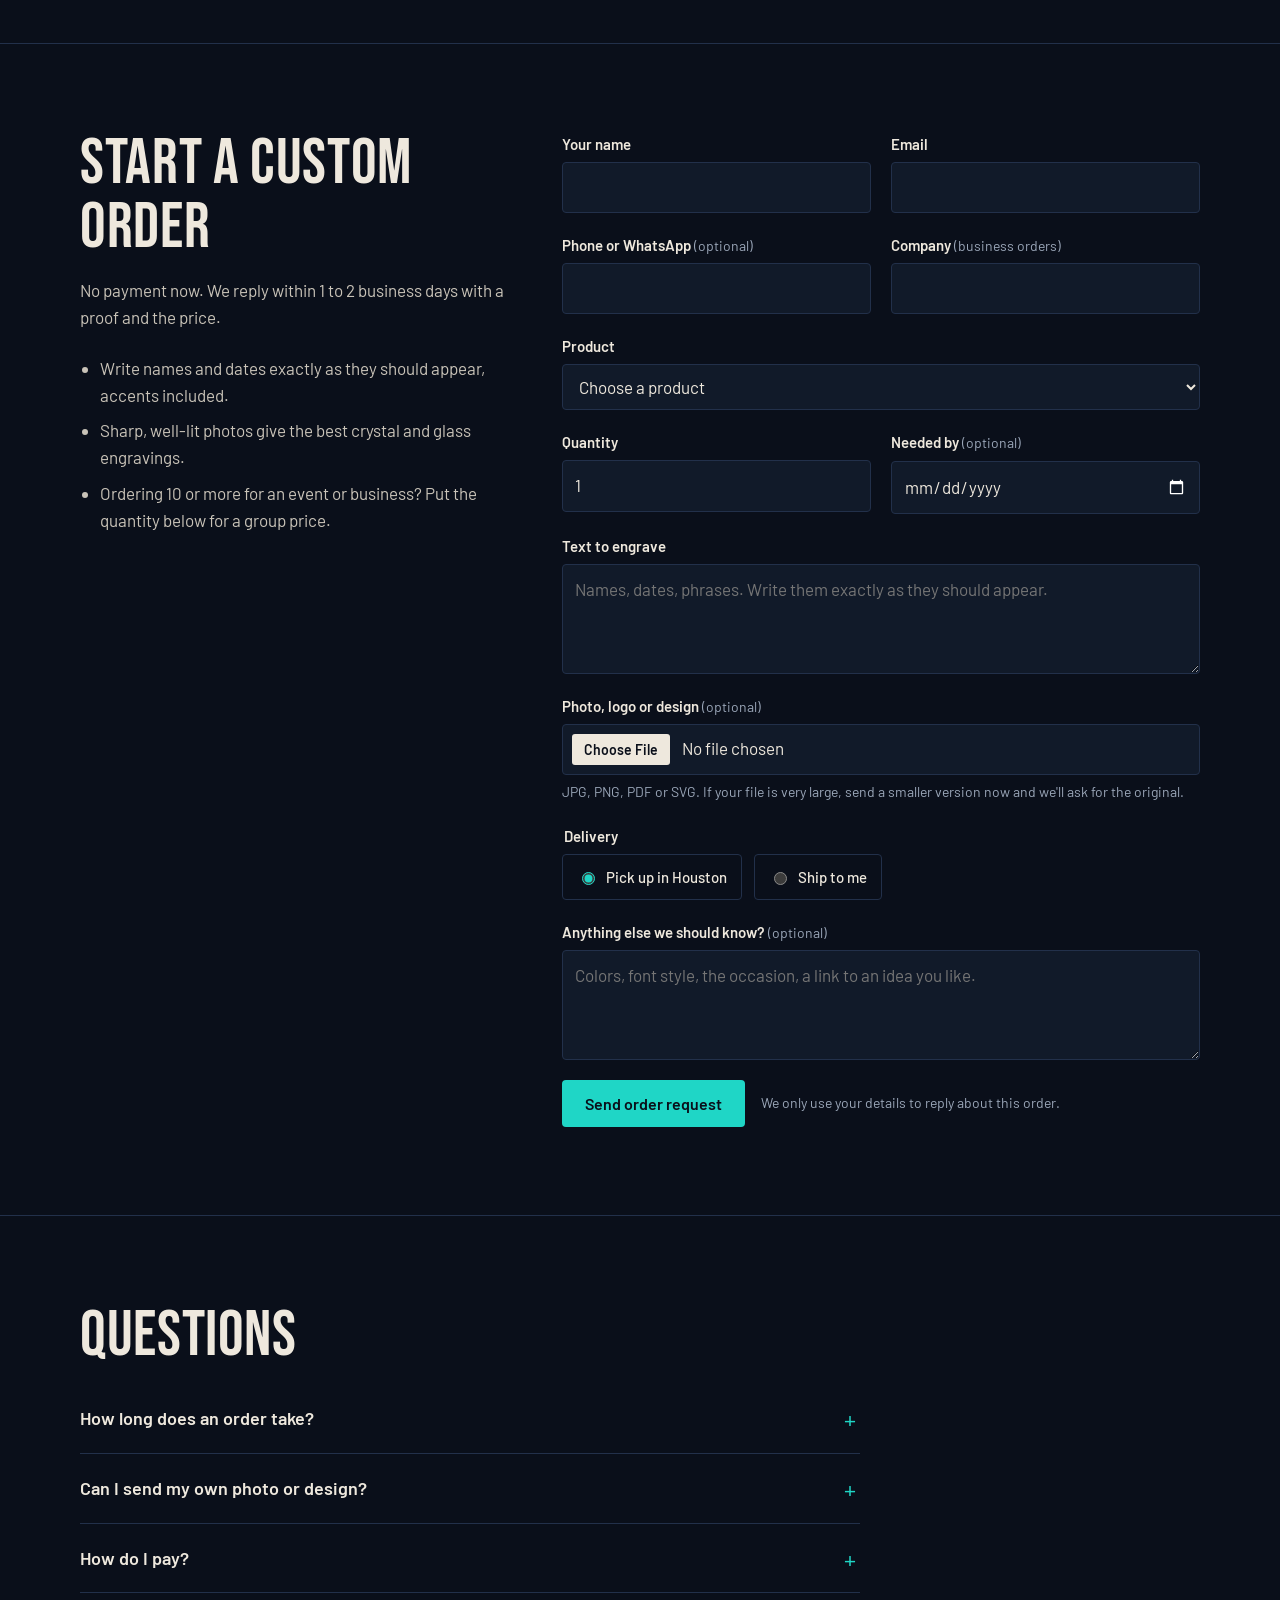
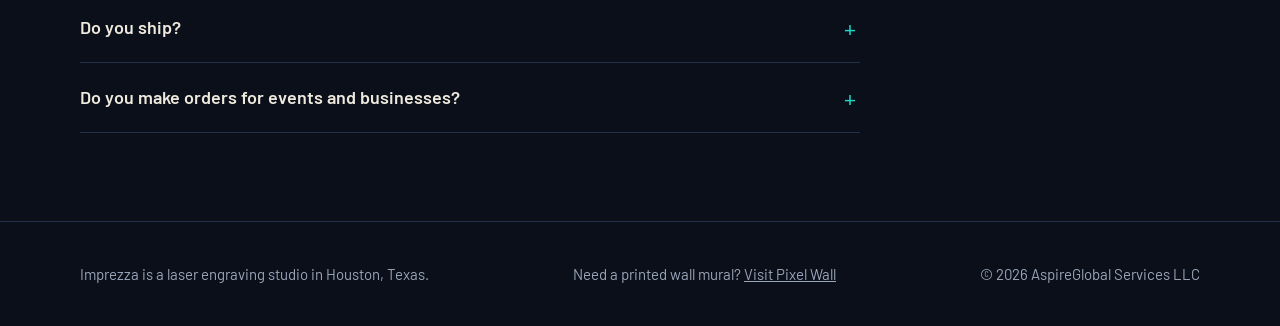
==== commit ce6df851: "Preview: cutting board photo on the product card Adds img/products/cutting-board-1.webp, a per-photo" ====
--- a/index.html
+++ b/index.html
@@ -649,9 +649,11 @@
   // How many photos each product has in /img/products, named <name>-1.webp, <name>-2.webp ...
   // Photo 1 shows on the card, photo 2 shows on hover, all of them open in the gallery.
   var PHOTOS = {
-    'crystal':0, 'tumbler':0, 'pet-tag':0, 'cutting-board':0, 'led-sign':0,
+    'crystal':0, 'tumbler':0, 'pet-tag':0, 'cutting-board':1, 'led-sign':0,
     'event-sign':0, 'glassware':0, 'ornament':0, 'business':0
   };
+  // Optional: which part of a photo to keep in view on the card (horizontal% vertical%)
+  var FOCUS = { 'cutting-board':'50% 75%' };
   // true once media/studio.mp4 and media/studio-poster.webp are uploaded
   var VIDEO = false;
   // WhatsApp number with country code, digits only (for example '17135551234'). Empty hides the button.
@@ -847,6 +849,7 @@
     img.className = 'ph'; img.alt = ''; img.loading = 'lazy'; img.decoding = 'async';
     img.onerror = function(){ img.remove(); sw.classList.remove('has-photo', 'has-2'); };
     img.src = photoPath(slug, 1);
+    if (FOCUS[slug]) img.style.objectPosition = FOCUS[slug];
     sw.appendChild(img);
     sw.classList.add('has-photo');
     if (n > 1) {
@@ -854,12 +857,15 @@
       img2.className = 'ph ph2'; img2.alt = ''; img2.loading = 'lazy'; img2.decoding = 'async';
       img2.onerror = function(){ img2.remove(); sw.classList.remove('has-2'); };
       img2.src = photoPath(slug, 2);
+      if (FOCUS[slug]) img2.style.objectPosition = FOCUS[slug];
       sw.appendChild(img2);
       sw.classList.add('has-2');
     }
-    var badge = document.createElement('span');
-    badge.className = 'shots'; badge.innerHTML = CAMERA + n;
-    sw.appendChild(badge);
+    if (n > 1) {
+      var badge = document.createElement('span');
+      badge.className = 'shots'; badge.innerHTML = CAMERA + n;
+      sw.appendChild(badge);
+    }
     sw.removeAttribute('aria-hidden');
     sw.setAttribute('role', 'button'); sw.tabIndex = 0; sw.setAttribute('aria-haspopup', 'dialog');
     hooks.push(function(){ sw.setAttribute('aria-label', tr('see_photos') + holderTitle(holder)); img.alt = holderTitle(holder); });
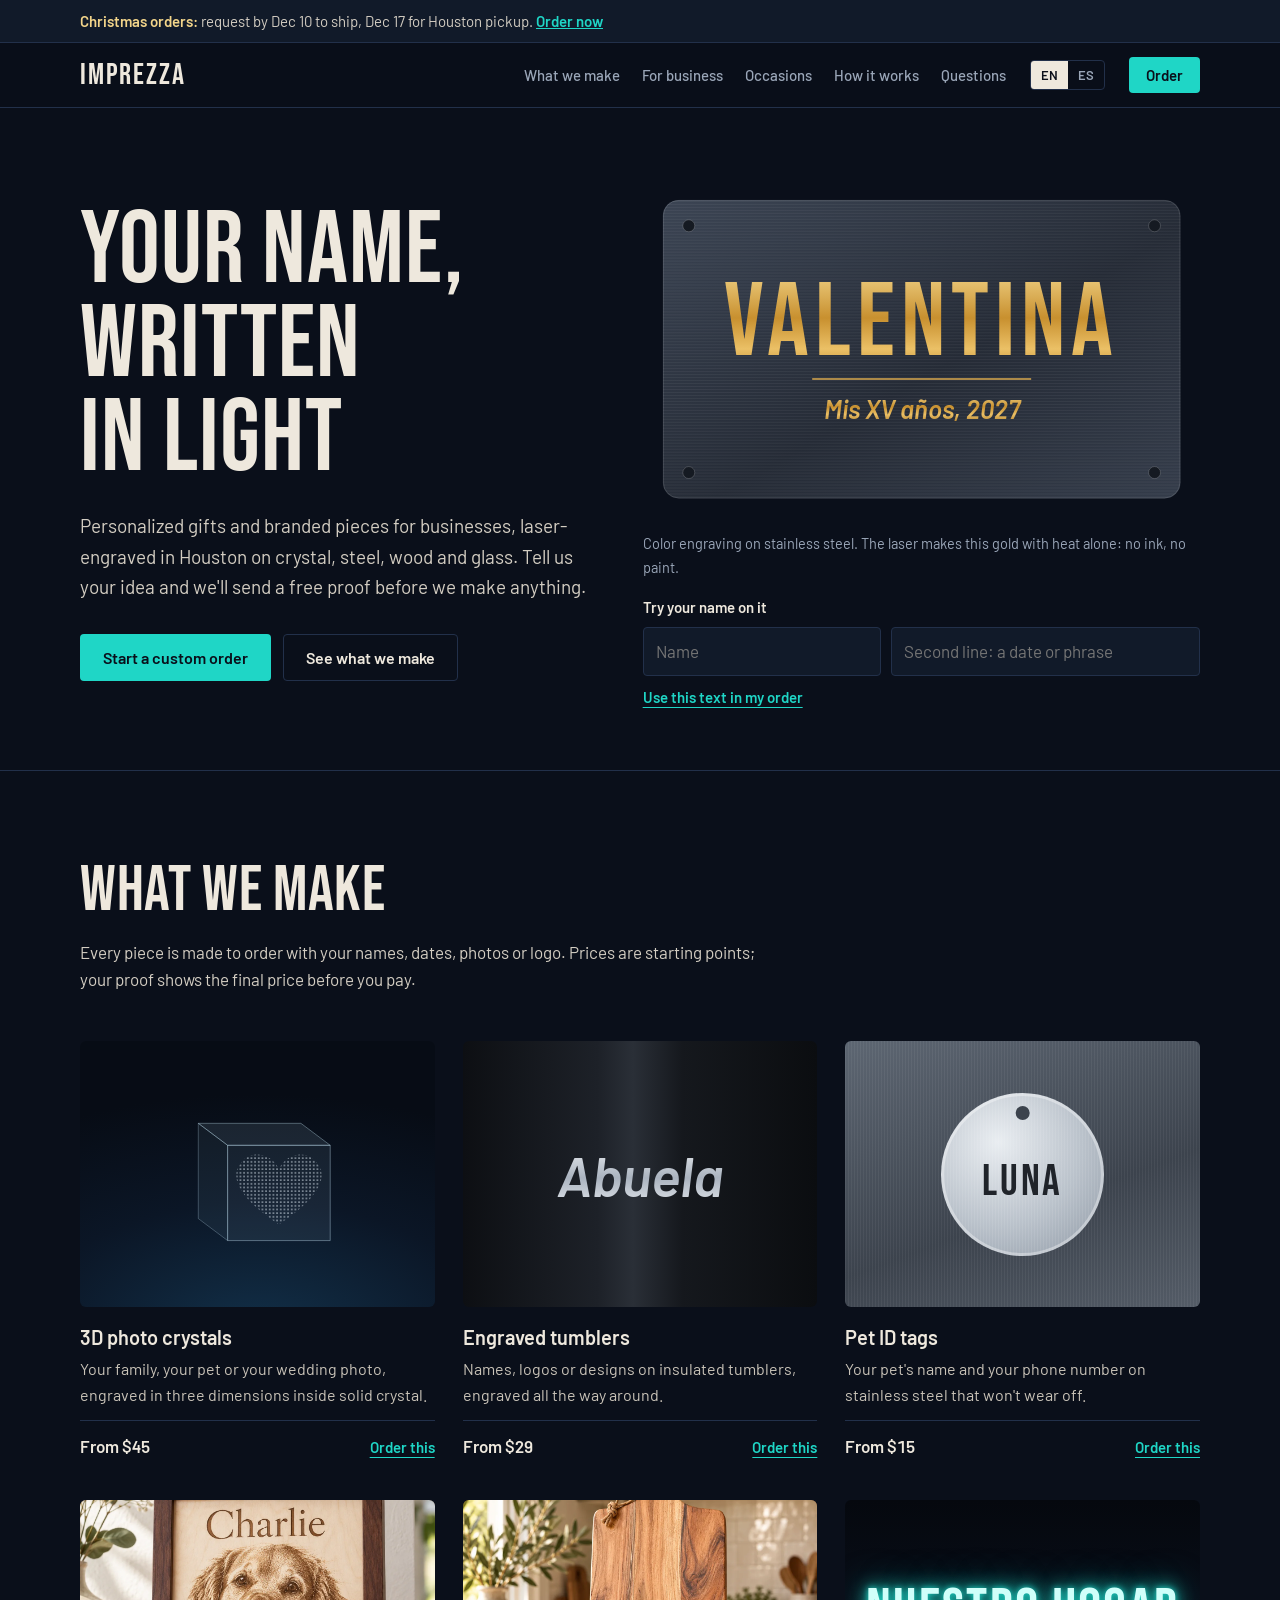
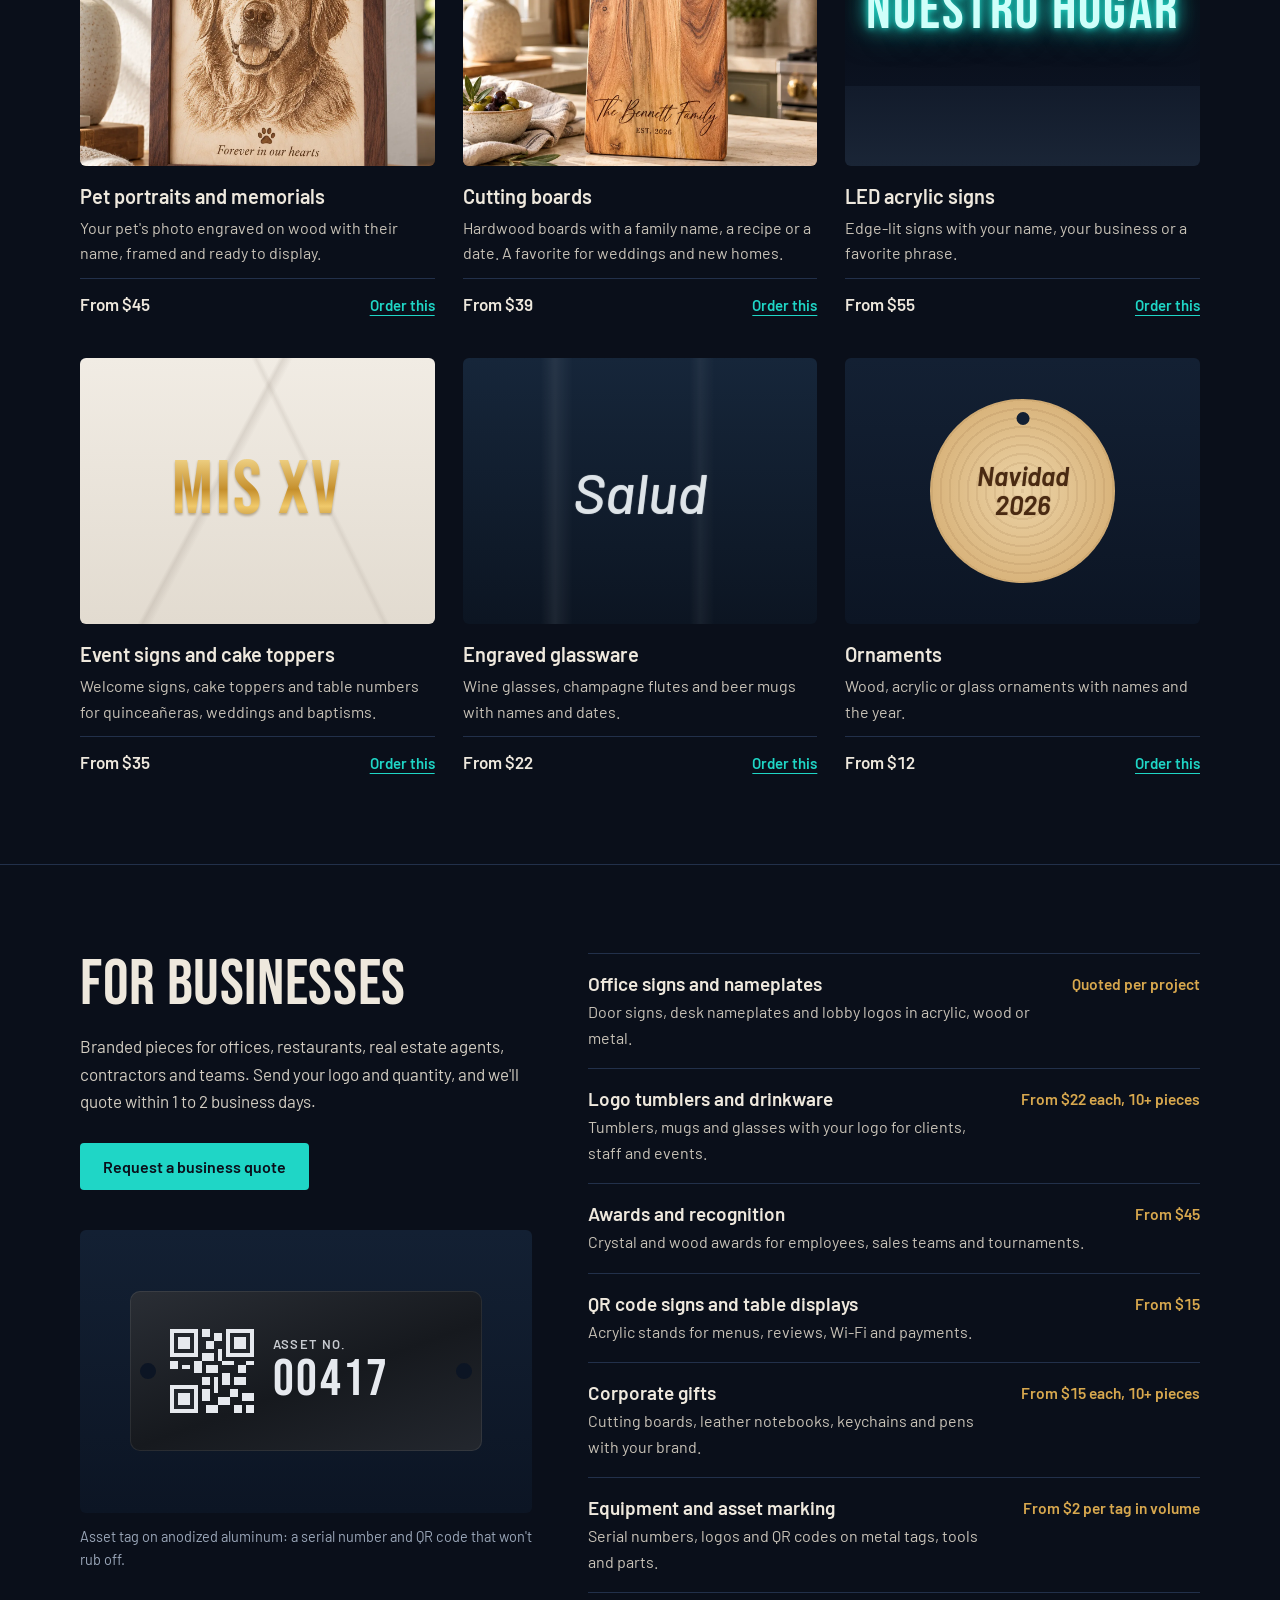
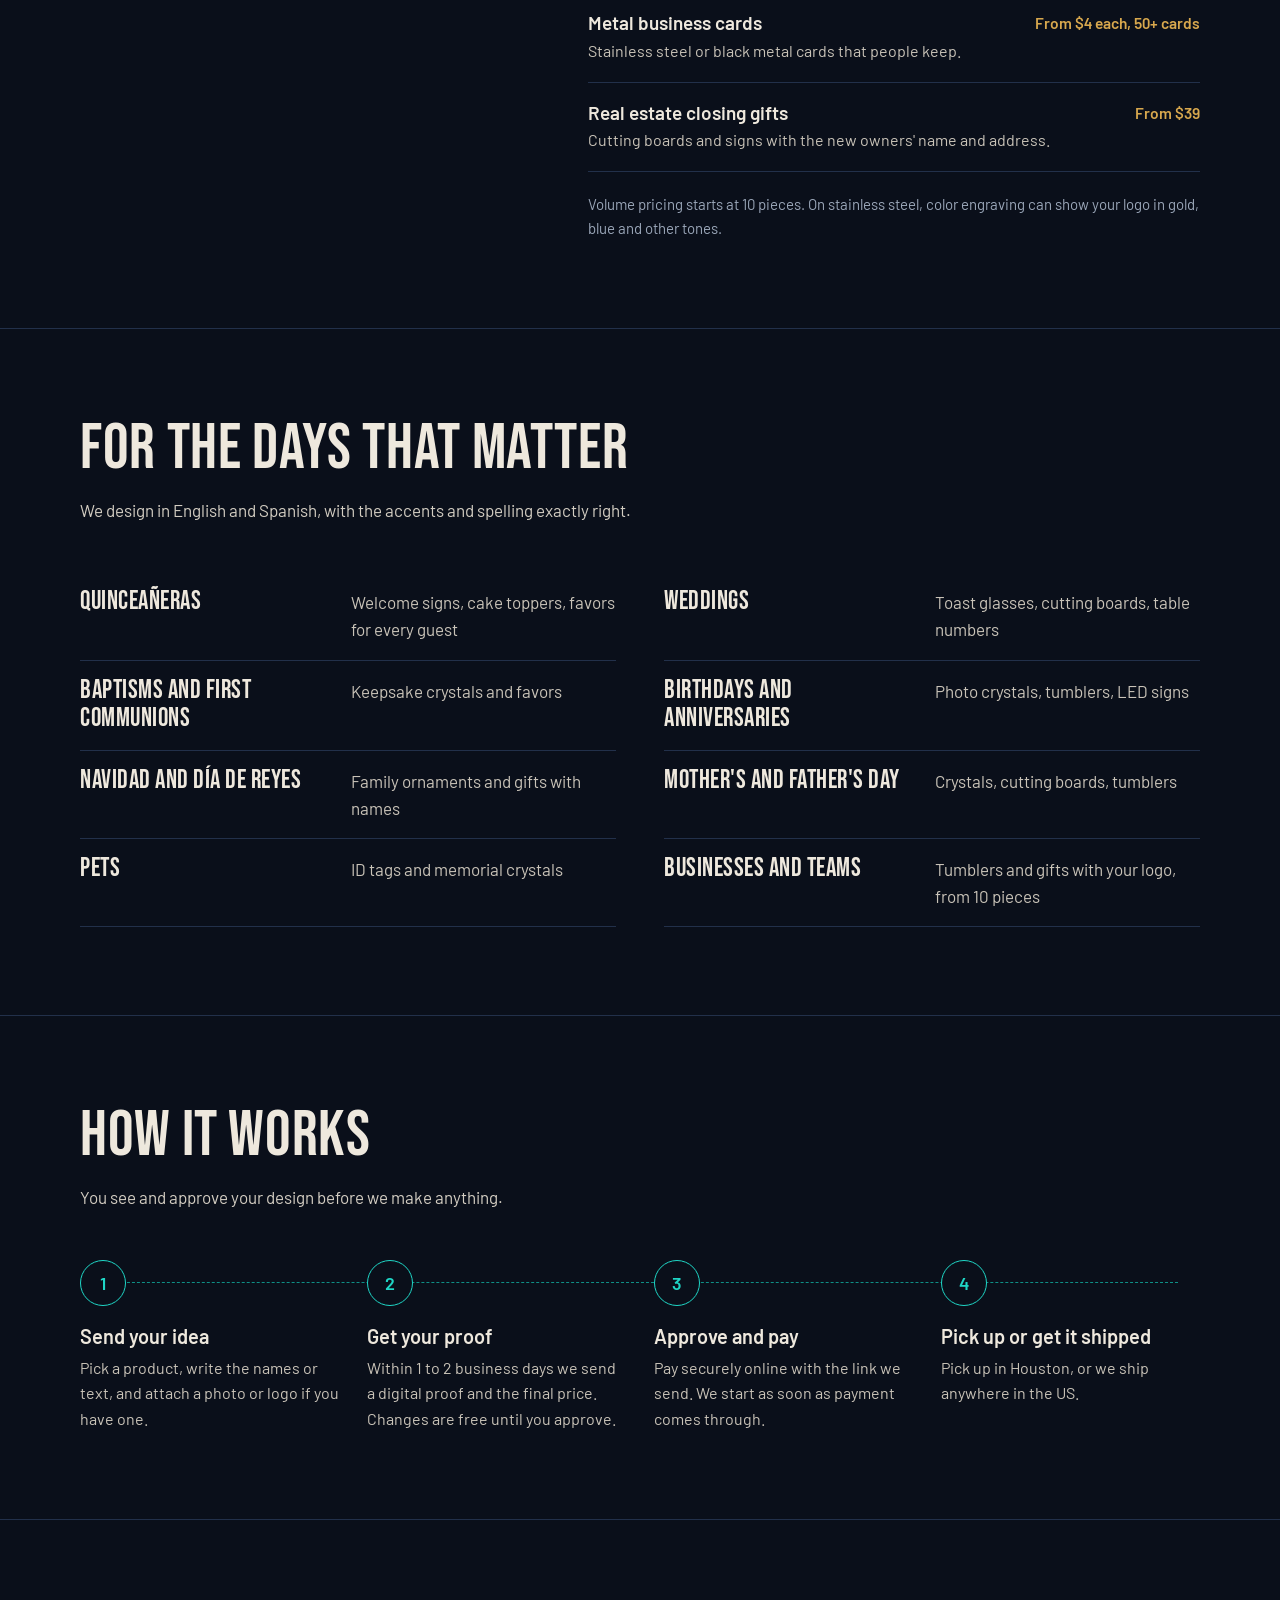
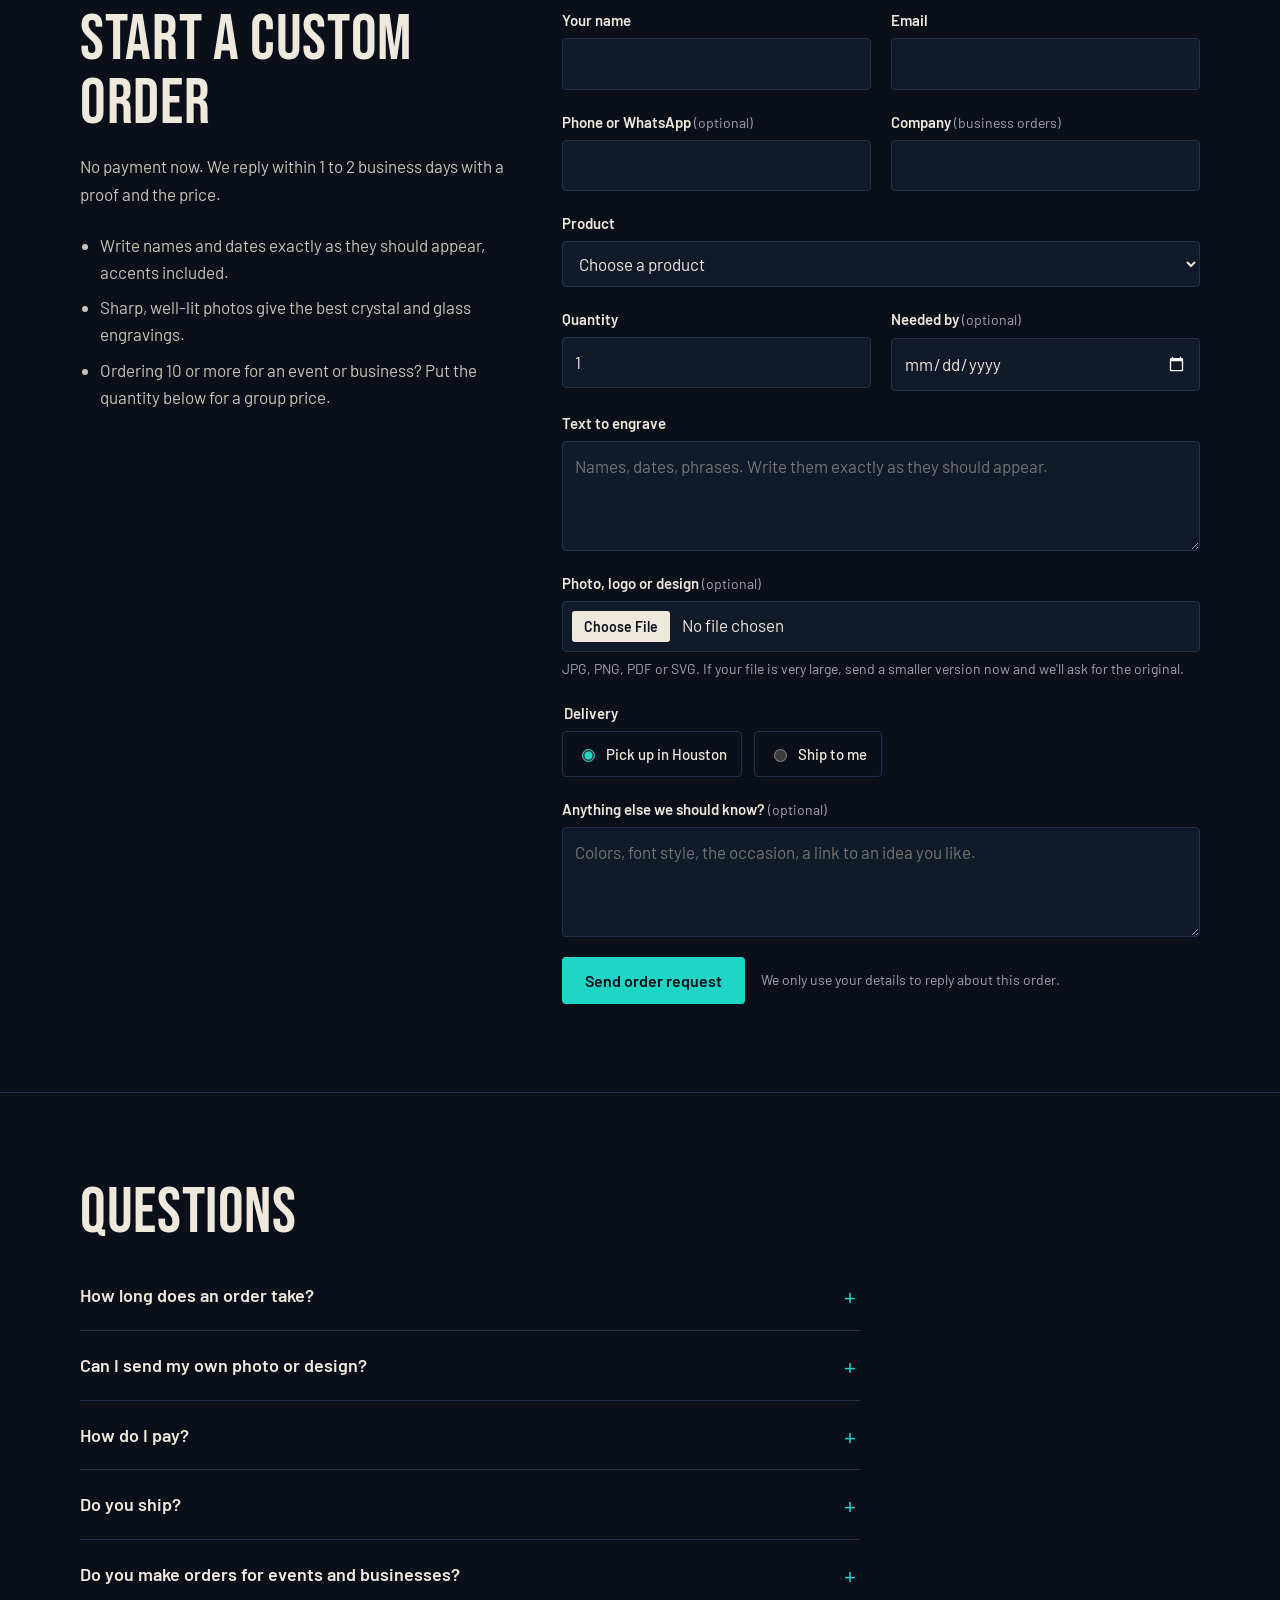
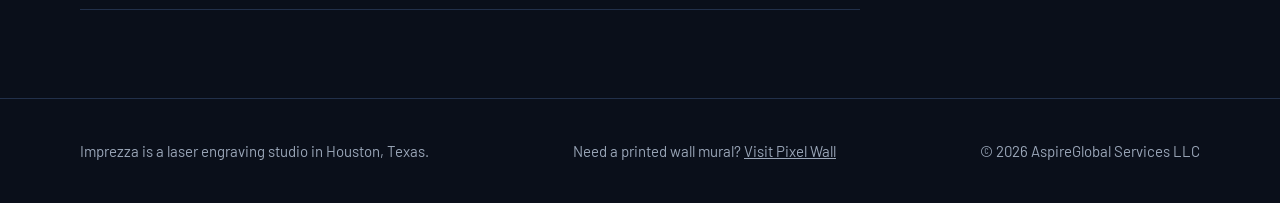
==== commit 6776b381: "Preview: add Pet portraits and memorials card with photo New product card (EN/ES, order form option," ====
--- a/index.html
+++ b/index.html
@@ -136,17 +136,16 @@
 /* products: each tile shows the mark on its real material */
 .grid{display:grid;grid-template-columns:repeat(3,minmax(0,1fr));gap:40px 28px}
 .tile{display:flex;flex-direction:column;min-width:0}
-.tile.feature{grid-column:span 2}
 .tile h3{font:600 20px/1.25 var(--body);margin:18px 0 6px}
 .tile p{margin:0 0 12px;color:#C9C3B8;font-size:16px}
 .tile .meta{display:flex;align-items:baseline;justify-content:space-between;gap:12px;margin-top:auto;border-top:1px solid var(--line);padding-top:12px}
 .price{font-variant-numeric:tabular-nums;color:var(--paper);font-weight:600}
 .order-link{background:none;border:0;padding:0;color:var(--teal);font:600 15px var(--body);cursor:pointer;text-decoration:underline;text-underline-offset:4px}
 @media (max-width:980px){.grid{grid-template-columns:repeat(2,minmax(0,1fr))}}
+@media (min-width:621px) and (max-width:980px){.tile.feature{grid-column:span 2}.feature .swatch{aspect-ratio:16/9}}
 @media (max-width:620px){.grid{grid-template-columns:minmax(0,1fr)}.tile.feature{grid-column:auto}}
 
 .swatch{position:relative;aspect-ratio:4/3;border-radius:6px;overflow:hidden;display:grid;place-items:center;isolation:isolate}
-.feature .swatch{aspect-ratio:16/9}
 .swatch .mark{position:relative;z-index:1;text-align:center;line-height:1;max-width:90%}
 
 /* real photos sit on top of the drawn swatch; the drawing stays as the fallback */
@@ -196,6 +195,9 @@
 .m-glass{background:linear-gradient(90deg,transparent 22%,rgba(255,255,255,.07) 26%,transparent 31%),linear-gradient(90deg,transparent 64%,rgba(255,255,255,.05) 67%,transparent 71%),linear-gradient(180deg,#16263a,#0c1522)}
 .m-glass .mark{font:italic 500 clamp(40px,5vw,56px) var(--body);color:rgba(240,246,250,.78);text-shadow:0 0 1px rgba(255,255,255,.6)}
 
+.m-maple{background:linear-gradient(180deg,#3b2618,#2a1a10)}
+.frame{width:58%;aspect-ratio:3/4;background:radial-gradient(circle at 50% 40%,#efdcb9,#dcc196 75%);box-shadow:0 0 0 9px #4a2e1c;display:grid;place-items:center}
+.frame .mark{font:400 clamp(26px,3vw,34px) Georgia,serif;color:#5a3418;text-shadow:0 0 1px rgba(90,52,24,.6)}
 .m-birch{background:linear-gradient(180deg,#132033,#0c1524)}
 .disc{width:52%;aspect-ratio:1;border-radius:50%;background:repeating-radial-gradient(circle at 50% 50%,rgba(120,80,40,.10) 0 2px,transparent 2px 9px),radial-gradient(circle,#ecd3a6,#d9b47c 70%,#b98c55);display:grid;place-items:center;position:relative}
 .disc::before{content:"";position:absolute;top:7%;left:50%;width:7%;aspect-ratio:1;border-radius:50%;background:#132033;transform:translateX(-50%)}
@@ -410,6 +412,13 @@
         <div class="meta"><span class="price" data-i18n="p3_price">From $15</span><button class="order-link" type="button" data-product="Pet ID tag" data-i18n="order_this">Order this</button></div>
       </article>
 
+      <article class="tile" data-photo="pet-memorial">
+        <div class="swatch m-maple" aria-hidden="true"><div class="frame"><span class="mark">Charlie</span></div></div>
+        <h3 data-i18n="p9_h">Pet portraits and memorials</h3>
+        <p data-i18n="p9_d">Your pet's photo engraved on wood with their name, framed and ready to display.</p>
+        <div class="meta"><span class="price" data-i18n="p9_price">From $45</span><button class="order-link" type="button" data-product="Pet portrait or memorial" data-i18n="order_this">Order this</button></div>
+      </article>
+
       <article class="tile" data-photo="cutting-board">
         <div class="swatch m-walnut" aria-hidden="true"><span class="mark">Familia García</span></div>
         <h3 data-i18n="p4_h">Cutting boards</h3>
@@ -551,6 +560,7 @@
           <option value="3D photo crystal" data-i18n="p1_h">3D photo crystals</option>
           <option value="Engraved tumbler" data-i18n="p2_h">Engraved tumblers</option>
           <option value="Pet ID tag" data-i18n="p3_h">Pet ID tags</option>
+          <option value="Pet portrait or memorial" data-i18n="p9_h">Pet portraits and memorials</option>
           <option value="Cutting board" data-i18n="p4_h">Cutting boards</option>
           <option value="LED acrylic sign" data-i18n="p5_h">LED acrylic signs</option>
           <option value="Event sign or cake topper" data-i18n="p6_h">Event signs and cake toppers</option>
@@ -650,10 +660,10 @@
   // Photo 1 shows on the card, photo 2 shows on hover, all of them open in the gallery.
   var PHOTOS = {
     'crystal':0, 'tumbler':0, 'pet-tag':0, 'cutting-board':1, 'led-sign':0,
-    'event-sign':0, 'glassware':0, 'ornament':0, 'business':0
+    'event-sign':0, 'glassware':0, 'ornament':0, 'business':0, 'pet-memorial':1
   };
   // Optional: which part of a photo to keep in view on the card (horizontal% vertical%)
-  var FOCUS = { 'cutting-board':'50% 75%' };
+  var FOCUS = { 'cutting-board':'50% 75%', 'pet-memorial':'50% 42%' };
   // true once media/studio.mp4 and media/studio-poster.webp are uploaded
   var VIDEO = false;
   // WhatsApp number with country code, digits only (for example '17135551234'). Empty hides the button.
@@ -688,6 +698,7 @@
     p5_h:"Letreros de acrílico LED", p5_d:"Letreros iluminados con tu nombre, tu negocio o tu frase favorita.", p5_price:"Desde $55",
     p6_h:"Letreros y toppers para eventos", p6_d:"Letreros de bienvenida, toppers para pastel y números de mesa para quinceañeras, bodas y bautizos.", p6_price:"Desde $35",
     p7_h:"Copas y vasos grabados", p7_d:"Copas de vino, flautas de champaña y tarros con nombres y fechas.", p7_price:"Desde $22",
+    p9_h:"Retratos y recuerdos de mascotas", p9_d:"La foto de tu mascota grabada en madera con su nombre, enmarcada y lista para exhibir.", p9_price:"Desde $45",
     p8_h:"Adornos navideños", p8_d:"Adornos de madera, acrílico o vidrio con nombres y el año.", p8_price:"Desde $12",
     order_this:"Pedir este",
     biz_h:"Para empresas",
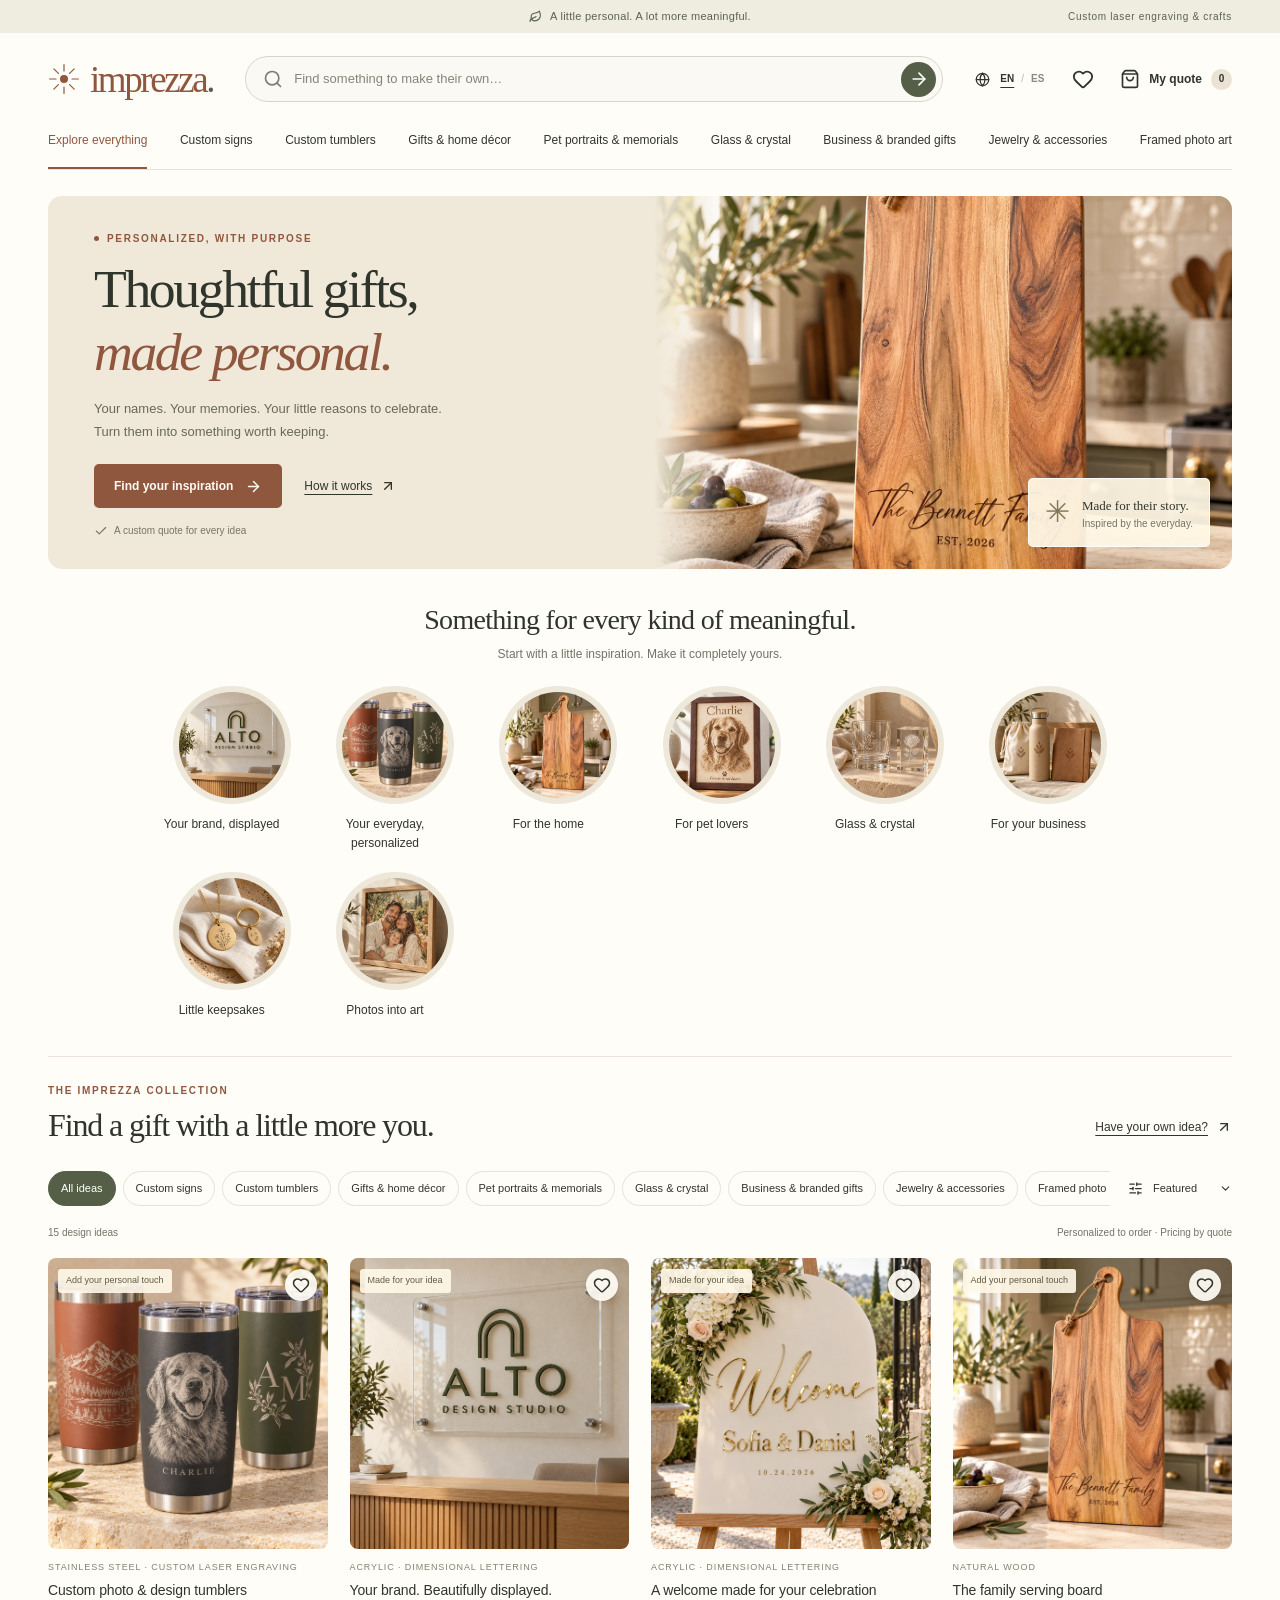
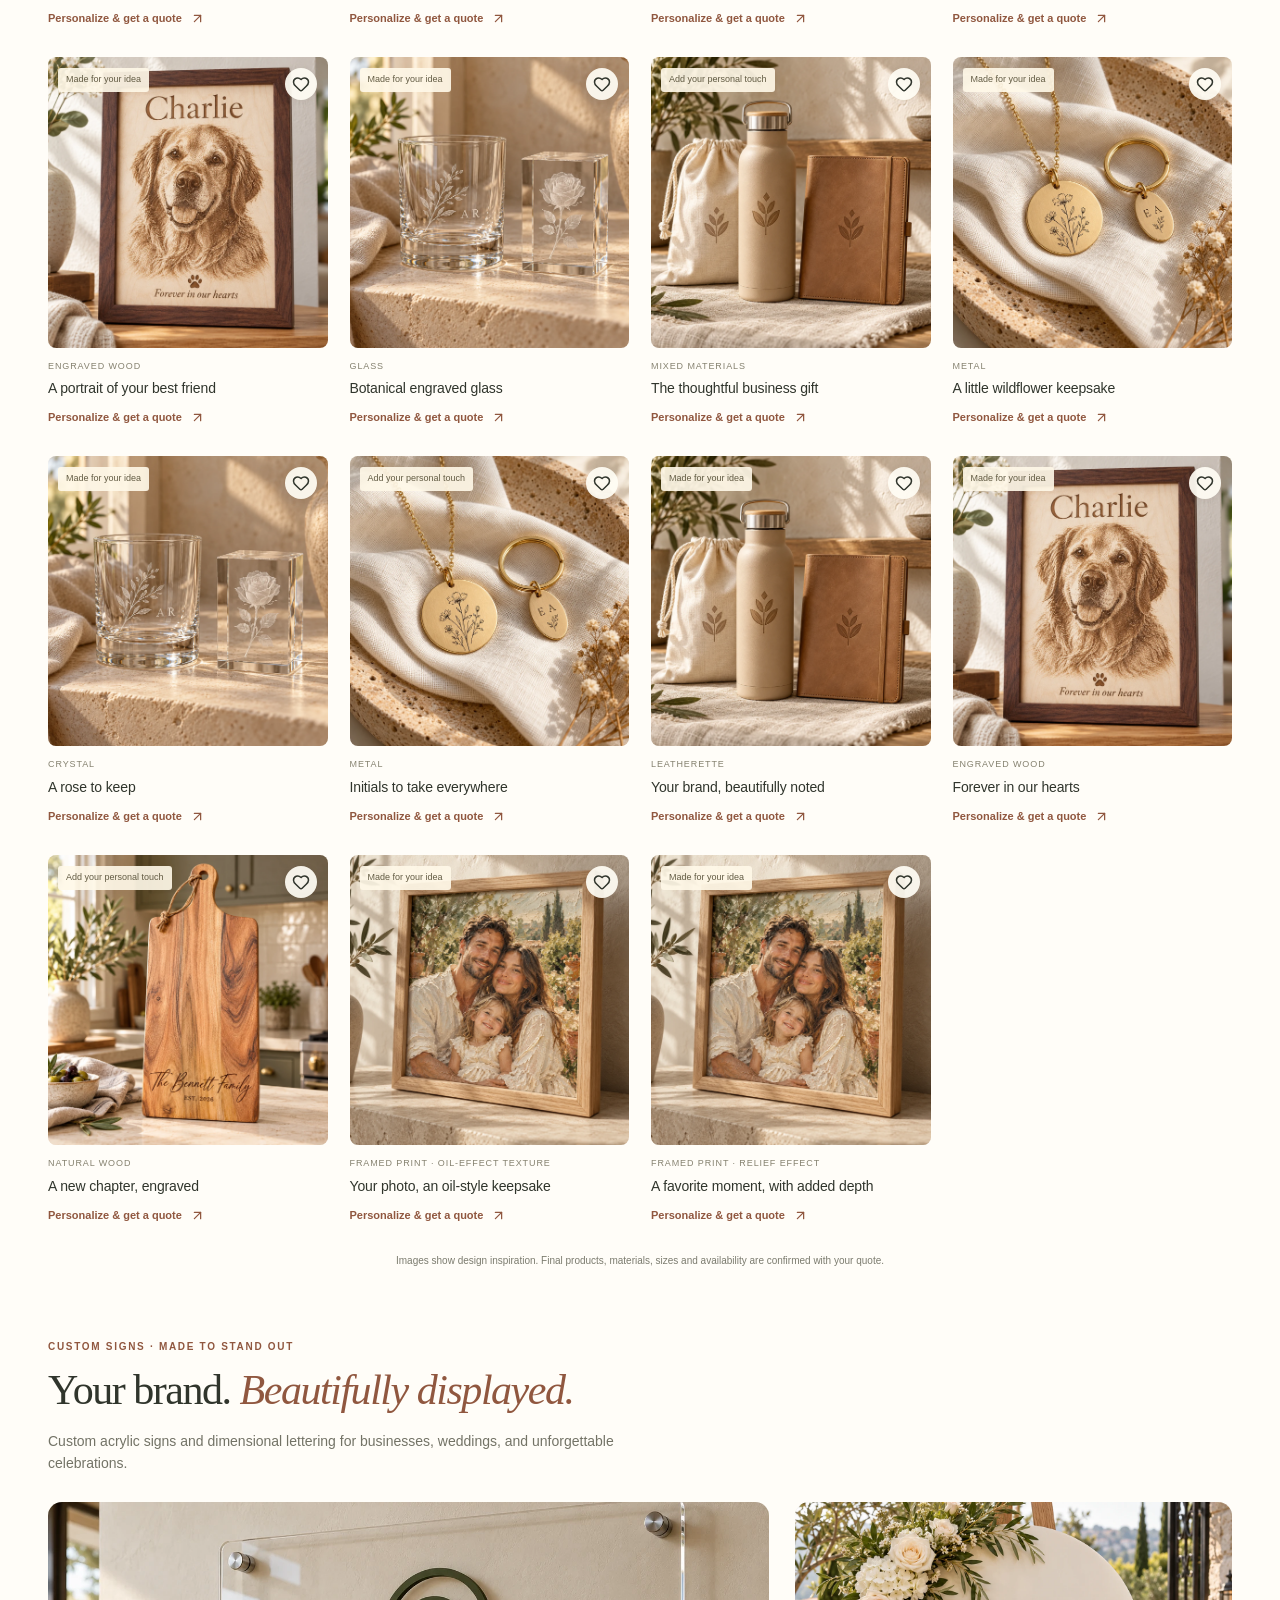
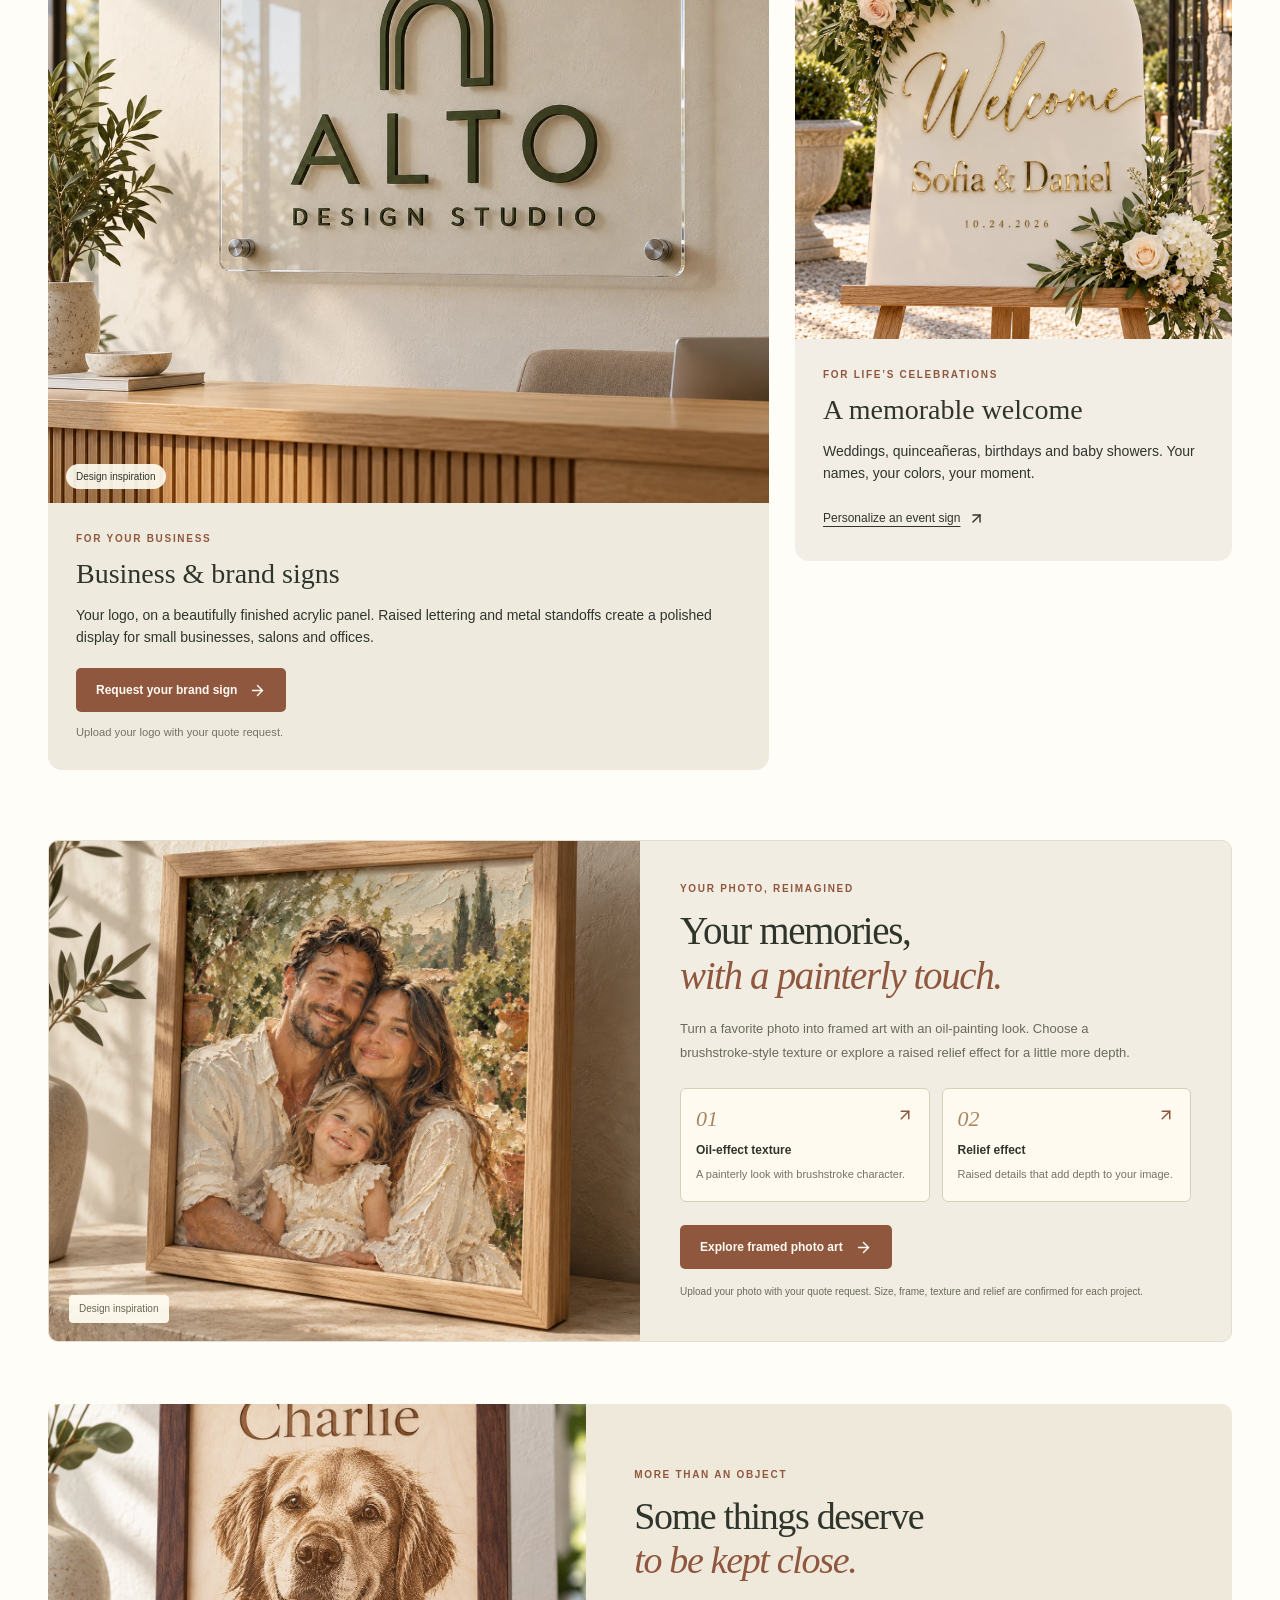
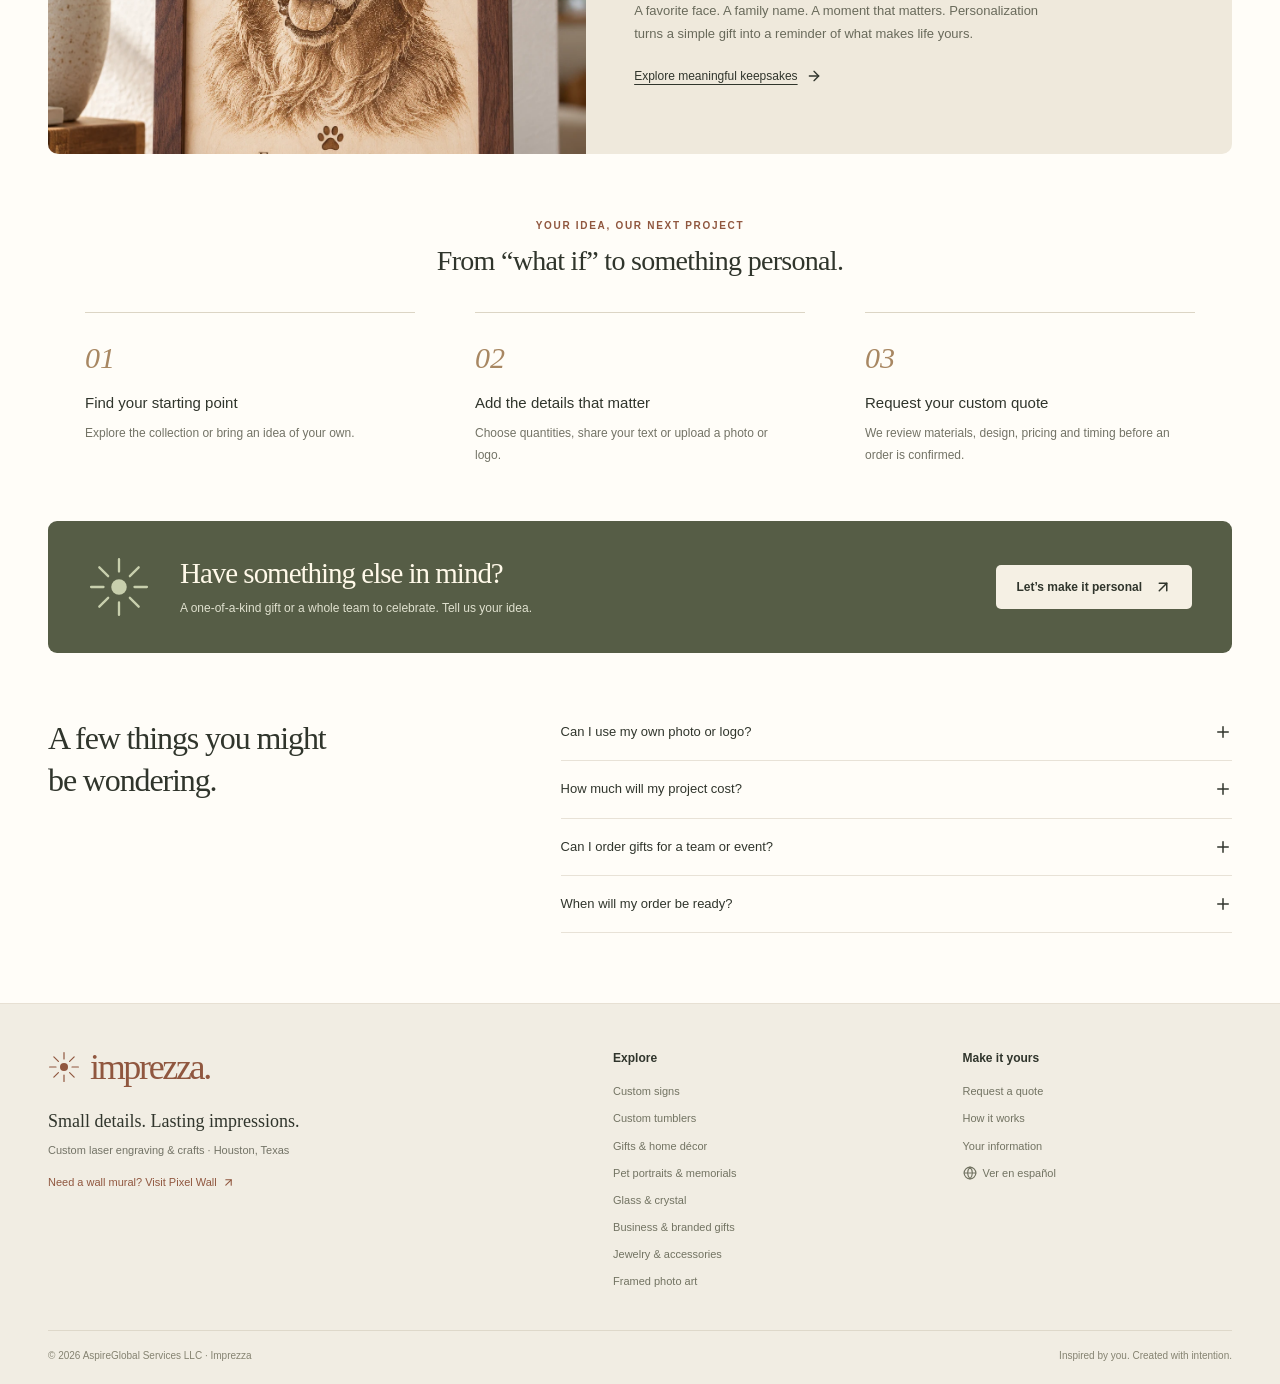
==== commit bc8f193f: "Launch bilingual Imprezza storefront with personalized gifts and custom signs Add the approved warm " ====
--- a/index.html
+++ b/index.html
@@ -1,982 +1 @@
-<!doctype html>
-<html lang="en">
-<head>
-<meta charset="utf-8">
-<meta name="viewport" content="width=device-width, initial-scale=1">
-<title>Imprezza | Personalized laser engraving in Houston</title>
-<meta name="description" content="Personalized gifts and branded business pieces, laser-engraved in Houston on crystal, steel, wood and glass. Photo crystals, tumblers, pet tags, office signs, awards, asset tags and corporate gifts. Free proof before we make it.">
-<meta property="og:title" content="Imprezza | Personalized laser engraving in Houston">
-<meta property="og:description" content="Your name, written in light. Personalized gifts laser-engraved in Houston, with a free proof before we make anything.">
-<meta property="og:type" content="website">
-<meta property="og:url" content="https://imprezza.art/">
-<link rel="canonical" href="https://imprezza.art/">
-<meta property="og:image" content="https://imprezza.art/img/og-imprezza.jpg">
-<meta property="og:image:width" content="1200">
-<meta property="og:image:height" content="630">
-<meta property="og:image:alt" content="A steel plaque engraved in gold with the name Valentina, next to the words Your name, written in light">
-<meta property="og:locale" content="en_US">
-<meta property="og:locale:alternate" content="es_US">
-<meta name="twitter:card" content="summary_large_image">
-<meta name="theme-color" content="#0A0F1A">
-<link rel="icon" href="/favicon.svg" type="image/svg+xml">
-<link rel="apple-touch-icon" href="/apple-touch-icon.png">
-<link rel="preconnect" href="https://fonts.googleapis.com">
-<link rel="preconnect" href="https://fonts.gstatic.com" crossorigin>
-<link href="https://fonts.googleapis.com/css2?family=Bebas+Neue&family=Barlow:ital,wght@0,400;0,500;0,600;1,500;1,600&display=swap" rel="stylesheet">
-<script type="application/ld+json">
-{"@context":"https://schema.org","@type":"LocalBusiness","name":"Imprezza","description":"Personalized laser engraving studio in Houston: 3D photo crystals, engraved tumblers, pet ID tags, cutting boards, LED acrylic signs, event decor, and branded pieces for businesses such as office signs, awards, logo drinkware, asset tags and corporate gifts.","url":"https://imprezza.art/","image":"https://imprezza.art/img/og-imprezza.jpg","areaServed":{"@type":"City","name":"Houston"},"address":{"@type":"PostalAddress","addressLocality":"Houston","addressRegion":"TX","addressCountry":"US"},"knowsLanguage":["en","es"]}
-</script>
-<style>
-/* Imprezza: midnight workshop, gold marks, teal light.
-   Teal is reserved for light (the beam, the primary action, glowing acrylic).
-   Gold is reserved for engraved marks. Everything else stays quiet. */
-:root{
-  --midnight:#0A0F1A;
-  --midnight-2:#111A29;
-  --line:#22304A;
-  --paper:#EEE8DD;
-  --mist:#9AA6B8;
-  --teal:#1FD6C6;
-  --teal-deep:#0E8F86;
-  --gold:#D8A84E;
-  --gold-hi:#F3D58A;
-  --display:"Bebas Neue","Oswald","Arial Narrow",Impact,sans-serif;
-  --body:"Barlow","Segoe UI",system-ui,-apple-system,sans-serif;
-  color-scheme:dark;
-}
-*{box-sizing:border-box}
-html{scroll-behavior:smooth}
-@media (prefers-reduced-motion:reduce){html{scroll-behavior:auto}}
-body{margin:0;background:var(--midnight);color:var(--paper);font-family:var(--body);font-size:17px;line-height:1.6;-webkit-font-smoothing:antialiased}
-img,svg{max-width:100%;display:block}
-a{color:inherit}
-:focus-visible{outline:2px solid var(--gold);outline-offset:3px;border-radius:2px}
-.wrap{max-width:1160px;margin:0 auto;padding-inline:20px}
-.skip{position:absolute;left:-999px;top:8px;background:var(--gold);color:var(--midnight);padding:8px 12px;z-index:10}
-.skip:focus{left:8px}
-
-/* header */
-.top{position:sticky;top:0;z-index:5;background:rgba(10,15,26,.92);backdrop-filter:blur(8px);border-bottom:1px solid var(--line)}
-.top .wrap{display:flex;align-items:center;gap:24px;height:64px}
-.brand{font-family:var(--display);font-size:30px;letter-spacing:.06em;text-decoration:none;line-height:1}
-.nav{display:flex;gap:22px;margin-left:auto}
-.nav a{text-decoration:none;color:var(--mist);font-weight:500;font-size:15px}
-.nav a:hover{color:var(--paper)}
-.lang{display:flex;border:1px solid var(--line);border-radius:4px;overflow:hidden}
-.lang button{background:none;border:0;color:var(--mist);font:600 13px var(--body);padding:6px 10px;cursor:pointer}
-.lang button[aria-pressed="true"]{background:var(--paper);color:var(--midnight)}
-@media (max-width:820px){.nav{display:none}.lang{margin-left:auto}}
-
-/* buttons */
-.btn{display:inline-flex;align-items:center;justify-content:center;gap:8px;font:600 16px var(--body);text-decoration:none;padding:13px 22px;border-radius:4px;border:1px solid transparent;cursor:pointer}
-.btn-primary{background:var(--teal);color:var(--midnight)}
-.btn-primary:hover{background:#45E3D6}
-.btn-quiet{border-color:var(--line);color:var(--paper);background:transparent}
-.btn-quiet:hover{border-color:var(--mist)}
-
-/* hero */
-.hero{padding-block:72px 64px}
-.hero .wrap{display:grid;grid-template-columns:minmax(0,1fr) minmax(0,1.1fr);gap:56px;align-items:center}
-.hero h1{font-family:var(--display);font-weight:400;font-size:clamp(56px,8vw,104px);line-height:.92;letter-spacing:.01em;margin:0 0 24px;text-wrap:balance}
-.hero p.lead{font-size:19px;color:#D3CDC2;max-width:34em;margin:0 0 32px}
-.hero .actions{display:flex;flex-wrap:wrap;gap:12px}
-.plate figure{margin:0}
-.plate svg{width:100%;height:auto}
-.plate figcaption{color:var(--mist);font-size:14.5px;margin-top:14px;max-width:46em}
-@media (max-width:900px){.hero .wrap{grid-template-columns:minmax(0,1fr);gap:40px}.hero{padding-block:48px 40px}}
-
-/* hero engraving animation: one moment, on load */
-.reveal{transform-box:fill-box;transform-origin:left center;animation:engrave 3.2s cubic-bezier(.55,.1,.35,1) .5s both}
-.beam{animation:sweep 3.2s cubic-bezier(.55,.1,.35,1) .5s both}
-.beam-glow{animation:fadebeam 3.7s linear .5s both}
-@keyframes engrave{from{transform:scaleX(0)}to{transform:scaleX(1)}}
-@keyframes sweep{from{transform:translateX(0)}to{transform:translateX(520px)}}
-@keyframes fadebeam{0%{opacity:0}6%{opacity:1}86%{opacity:1}100%{opacity:0}}
-@media (prefers-reduced-motion:reduce){.reveal,.beam,.beam-glow{animation:none}.beam-glow{opacity:0}}
-.plate svg.quick .reveal,.plate svg.quick .beam{animation-duration:1.5s;animation-delay:0s}
-.plate svg.quick .beam-glow{animation-duration:1.8s;animation-delay:0s}
-
-/* try your name */
-.tryname{margin-top:16px;display:grid;grid-template-columns:minmax(0,1fr) minmax(0,1.3fr);gap:8px 10px;align-items:end}
-.tryname .try-label{grid-column:1/-1;font-weight:600;font-size:15px;color:var(--paper)}
-.tryname input{background:var(--midnight-2);padding:10px 12px}
-.tryname .try-use{grid-column:1/-1;justify-self:start;margin-top:4px}
-@media (max-width:480px){.tryname{grid-template-columns:minmax(0,1fr)}}
-
-/* studio video: hidden until footage is uploaded */
-.studio{padding-block:0 72px}
-.reel{margin:0}
-.reel video{width:100%;aspect-ratio:16/9;object-fit:cover;border-radius:6px;background:var(--midnight-2);display:block}
-.reel figcaption{color:var(--mist);font-size:14.5px;margin-top:12px}
-
-/* header order button */
-.head-cta{padding:8px 16px;font-size:15px}
-@media (max-width:820px){.top .wrap{gap:12px}.head-cta{padding:7px 12px;font-size:14px}}
-
-/* holiday deadline */
-.notice{background:var(--midnight-2);border-bottom:1px solid var(--line);font-size:15px}
-@media (max-width:520px){.notice{font-size:14px}.notice p{padding:7px 0;line-height:1.45}}
-.notice p{margin:0;padding:9px 0;color:#D3CDC2}
-.notice strong{color:var(--gold-hi);font-weight:600}
-.notice a{color:var(--teal);font-weight:600;white-space:nowrap}
-
-/* whatsapp: appears once a number is set in the script */
-.wa{position:fixed;right:16px;bottom:16px;z-index:6;display:flex;align-items:center;gap:8px;background:#25D366;color:#06210f;text-decoration:none;font:600 15px var(--body);padding:12px 16px;border-radius:999px;box-shadow:0 6px 20px rgba(0,0,0,.35)}
-.wa svg{width:22px;height:22px}
-.wa[hidden]{display:none}
-@media (max-width:520px){.wa span{display:none}.wa{padding:13px}}
-
-/* sections */
-.section{padding-block:88px;border-top:1px solid var(--line)}
-section[id]{scroll-margin-top:72px}
-.section h2{font-family:var(--display);font-weight:400;font-size:clamp(42px,5.5vw,64px);line-height:1;margin:0 0 16px;letter-spacing:.01em}
-.section .intro{color:#D3CDC2;max-width:40em;margin:0 0 48px}
-@media (max-width:700px){.section{padding-block:64px}}
-
-/* products: each tile shows the mark on its real material */
-.grid{display:grid;grid-template-columns:repeat(3,minmax(0,1fr));gap:40px 28px}
-.tile{display:flex;flex-direction:column;min-width:0}
-.tile h3{font:600 20px/1.25 var(--body);margin:18px 0 6px}
-.tile p{margin:0 0 12px;color:#C9C3B8;font-size:16px}
-.tile .meta{display:flex;align-items:baseline;justify-content:space-between;gap:12px;margin-top:auto;border-top:1px solid var(--line);padding-top:12px}
-.price{font-variant-numeric:tabular-nums;color:var(--paper);font-weight:600}
-.order-link{background:none;border:0;padding:0;color:var(--teal);font:600 15px var(--body);cursor:pointer;text-decoration:underline;text-underline-offset:4px}
-@media (max-width:980px){.grid{grid-template-columns:repeat(2,minmax(0,1fr))}}
-@media (min-width:621px) and (max-width:980px){.tile.feature{grid-column:span 2}.feature .swatch{aspect-ratio:16/9}}
-@media (max-width:620px){.grid{grid-template-columns:minmax(0,1fr)}.tile.feature{grid-column:auto}}
-
-.swatch{position:relative;aspect-ratio:4/3;border-radius:6px;overflow:hidden;display:grid;place-items:center;isolation:isolate}
-.swatch .mark{position:relative;z-index:1;text-align:center;line-height:1;max-width:90%}
-
-/* real photos sit on top of the drawn swatch; the drawing stays as the fallback */
-.swatch .ph{position:absolute;inset:0;width:100%;height:100%;object-fit:cover;z-index:2;transition:opacity .4s ease}
-.swatch .ph2{opacity:0}
-@media (hover:hover){.swatch.has-2:hover .ph2,.swatch.has-2:focus-visible .ph2{opacity:1}}
-.swatch.has-photo{cursor:zoom-in}
-.swatch .shots{position:absolute;right:10px;bottom:10px;z-index:3;display:flex;align-items:center;gap:6px;background:rgba(10,15,26,.8);color:var(--paper);font:600 13px/1 var(--body);padding:6px 9px;border-radius:3px}
-.swatch .shots svg{width:15px;height:15px}
-
-/* gallery */
-.lightbox{border:0;padding:0;background:transparent;color:var(--paper);width:min(1100px,calc(100vw - 32px));max-width:none;max-height:none;overflow:visible}
-.lightbox::backdrop{background:rgba(5,8,14,.92)}
-.lb-frame{position:relative;background:#05080e;border-radius:6px 6px 0 0;overflow:hidden;touch-action:pan-y}
-.lb-frame img{width:100%;height:min(72vh,720px);object-fit:contain}
-.lb-btn{position:absolute;width:44px;height:44px;border-radius:50%;border:1px solid var(--line);background:rgba(10,15,26,.82);color:var(--paper);cursor:pointer;display:grid;place-items:center;padding:0}
-.lb-btn:hover{border-color:var(--mist)}
-.lb-btn[hidden]{display:none}
-.lb-btn svg{width:20px;height:20px}
-.lb-prev{left:12px;top:50%;transform:translateY(-50%)}
-.lb-next{right:12px;top:50%;transform:translateY(-50%)}
-.lb-close{right:12px;top:12px}
-.lb-bar{display:flex;flex-wrap:wrap;align-items:center;justify-content:space-between;gap:12px 24px;padding:16px 18px;background:var(--midnight-2);border-radius:0 0 6px 6px}
-.lb-title{font:600 19px/1.3 var(--body);margin:0}
-.lb-count{color:var(--mist);font-size:14px;font-variant-numeric:tabular-nums}
-
-.m-crystal{background:radial-gradient(120% 90% at 50% 110%,#123049 0%,#0B1626 55%,#070C15 100%)}
-.m-crystal svg{width:min(62%,360px)}
-
-.m-blackcoat{background:linear-gradient(90deg,#0d0f13 0%,#1d2128 38%,#2a2f37 48%,#15181d 62%,#0b0d10 100%)}
-.m-blackcoat .mark{font:italic 600 clamp(40px,5vw,56px) var(--body);background:linear-gradient(180deg,#f2f4f7,#aab3bf 55%,#e3e7ec);-webkit-background-clip:text;background-clip:text;color:transparent}
-
-.m-steel{background:repeating-linear-gradient(90deg,rgba(255,255,255,.05) 0 1px,transparent 1px 3px),linear-gradient(160deg,#5d6672,#3c434d 60%,#545c67)}
-.tag{width:46%;aspect-ratio:1;border-radius:50%;background:repeating-linear-gradient(90deg,rgba(255,255,255,.08) 0 1px,transparent 1px 3px),radial-gradient(circle at 35% 30%,#e9edf1,#b9c1ca 55%,#8e98a4);display:grid;place-items:center;position:relative;box-shadow:inset 0 0 0 3px rgba(255,255,255,.35)}
-.tag::before{content:"";position:absolute;top:8%;left:50%;width:9%;aspect-ratio:1;border-radius:50%;background:#3c434d;transform:translateX(-50%)}
-.tag .mark{font-family:var(--display);font-size:clamp(30px,4vw,44px);letter-spacing:.06em;color:#20242a;margin-top:10%}
-
-.m-walnut{background:repeating-linear-gradient(97deg,rgba(0,0,0,.18) 0 2px,transparent 2px 11px),repeating-linear-gradient(83deg,rgba(255,220,180,.05) 0 1px,transparent 1px 7px),linear-gradient(180deg,#6b4429,#55341f 60%,#6a442a)}
-.m-walnut .mark{font:italic 600 clamp(30px,3.6vw,40px) var(--body);color:#24130a;text-shadow:0 0 1px rgba(36,19,10,.8),0 1px 0 rgba(255,210,170,.12)}
-
-.m-acrylic{background:linear-gradient(180deg,#05080e 0%,#0b1220 70%,#121b2b 70%,#1a2536 100%)}
-.m-acrylic .mark{font-family:var(--display);font-size:clamp(40px,5vw,58px);letter-spacing:.04em;color:#CFFFFA;text-shadow:0 0 6px var(--teal),0 0 18px var(--teal),0 0 36px rgba(31,214,198,.55);margin-bottom:12%}
-
-.m-marble{background:linear-gradient(118deg,transparent 40%,rgba(160,150,140,.25) 41%,transparent 43%),linear-gradient(64deg,transparent 62%,rgba(160,150,140,.18) 63%,transparent 64%),linear-gradient(180deg,#F1ECE4,#E2DBD0)}
-.m-marble .mark{font-family:var(--display);font-size:clamp(52px,6.5vw,76px);letter-spacing:.03em;background:linear-gradient(180deg,#f6dc93,#c58f2c 48%,#f0c96b 70%,#a8741f);-webkit-background-clip:text;background-clip:text;color:transparent;filter:drop-shadow(0 2px 1px rgba(90,60,10,.35))}
-
-.m-glass{background:linear-gradient(90deg,transparent 22%,rgba(255,255,255,.07) 26%,transparent 31%),linear-gradient(90deg,transparent 64%,rgba(255,255,255,.05) 67%,transparent 71%),linear-gradient(180deg,#16263a,#0c1522)}
-.m-glass .mark{font:italic 500 clamp(40px,5vw,56px) var(--body);color:rgba(240,246,250,.78);text-shadow:0 0 1px rgba(255,255,255,.6)}
-
-.m-maple{background:linear-gradient(180deg,#3b2618,#2a1a10)}
-.frame{width:58%;aspect-ratio:3/4;background:radial-gradient(circle at 50% 40%,#efdcb9,#dcc196 75%);box-shadow:0 0 0 9px #4a2e1c;display:grid;place-items:center}
-.frame .mark{font:400 clamp(26px,3vw,34px) Georgia,serif;color:#5a3418;text-shadow:0 0 1px rgba(90,52,24,.6)}
-.m-birch{background:linear-gradient(180deg,#132033,#0c1524)}
-.disc{width:52%;aspect-ratio:1;border-radius:50%;background:repeating-radial-gradient(circle at 50% 50%,rgba(120,80,40,.10) 0 2px,transparent 2px 9px),radial-gradient(circle,#ecd3a6,#d9b47c 70%,#b98c55);display:grid;place-items:center;position:relative}
-.disc::before{content:"";position:absolute;top:7%;left:50%;width:7%;aspect-ratio:1;border-radius:50%;background:#132033;transform:translateX(-50%)}
-.disc .mark{font:italic 600 clamp(20px,2.4vw,26px)/1.1 var(--body);color:#4a2a12;text-shadow:0 0 1px rgba(74,42,18,.7)}
-
-/* businesses: a price list, not gift tiles */
-.biz .wrap{display:grid;grid-template-columns:minmax(0,.85fr) minmax(0,1.15fr);gap:56px;align-items:start}
-.biz .intro{margin-bottom:28px}
-.biz figure{margin:40px 0 0}
-.biz figcaption{color:var(--mist);font-size:14.5px;margin-top:12px}
-.m-anodized{background:linear-gradient(180deg,#132033,#0c1524);aspect-ratio:16/10}
-.assettag{width:78%;aspect-ratio:2.2/1;border-radius:10px;background:linear-gradient(160deg,#2a2e35,#16191e 55%,#23272e);box-shadow:inset 0 0 0 1px rgba(255,255,255,.08);display:grid;grid-template-columns:auto minmax(0,1fr);align-items:center;gap:7%;padding:0 9%;position:relative}
-.assettag::before,.assettag::after{content:"";position:absolute;top:50%;width:4.5%;aspect-ratio:1;border-radius:50%;background:#0c1524;transform:translateY(-50%)}
-.assettag::before{left:3%}.assettag::after{right:3%}
-.assettag svg{width:clamp(56px,9vw,84px)}
-.assettag .lines{display:flex;flex-direction:column;gap:2px;color:#E6E9EE;min-width:0}
-.assettag .small{font:600 clamp(11px,1.2vw,13px) var(--body);letter-spacing:.08em;opacity:.85}
-.assettag .big{font-family:var(--display);font-size:clamp(34px,4.6vw,52px);line-height:1;letter-spacing:.04em}
-.offers{list-style:none;margin:0;padding:0;border-top:1px solid var(--line)}
-.offers li{display:grid;grid-template-columns:minmax(0,1fr) auto;gap:2px 24px;padding:18px 0;border-bottom:1px solid var(--line)}
-.offers h3{font:600 19px/1.3 var(--body);margin:0}
-.offers p{grid-column:1;margin:0;color:#C9C3B8;font-size:16px}
-.offers .price{grid-column:2;grid-row:1;text-align:right;color:var(--gold);font-weight:600;font-size:15.5px}
-.biz .note{color:var(--mist);font-size:15px;margin:20px 0 0}
-@media (max-width:900px){.biz .wrap{grid-template-columns:minmax(0,1fr);gap:32px}}
-@media (max-width:560px){.offers li{grid-template-columns:minmax(0,1fr)}.offers .price{grid-column:1;grid-row:auto;text-align:left;margin-top:4px}}
-
-/* occasions */
-.occasions{display:grid;grid-template-columns:repeat(2,minmax(0,1fr));gap:0 48px;margin:0;padding:0;list-style:none}
-.occasions li{display:grid;grid-template-columns:minmax(0,15em) minmax(0,1fr);gap:16px;padding:16px 0;border-bottom:1px solid var(--line);align-items:baseline}
-.occasions strong{font-family:var(--display);font-weight:400;font-size:26px;letter-spacing:.02em;line-height:1.1}
-.occasions span{color:#C9C3B8}
-@media (max-width:860px){.occasions{grid-template-columns:minmax(0,1fr)}}
-@media (max-width:520px){.occasions li{grid-template-columns:minmax(0,1fr);gap:2px}}
-
-/* steps: a real sequence, joined by the laser path */
-.steps{list-style:none;margin:0;padding:0;display:grid;grid-template-columns:repeat(4,minmax(0,1fr));gap:28px;counter-reset:step;position:relative}
-.steps::before{content:"";position:absolute;top:22px;left:22px;right:22px;border-top:1px dashed var(--teal-deep)}
-.steps li{position:relative;counter-increment:step}
-.steps li::before{content:counter(step);display:grid;place-items:center;width:44px;height:44px;border-radius:50%;background:var(--midnight);border:1px solid var(--teal);color:var(--teal);font:600 18px var(--body);position:relative;margin-bottom:18px}
-.steps h3{font:600 20px/1.25 var(--body);margin:0 0 6px}
-.steps p{margin:0;color:#C9C3B8;font-size:16px}
-@media (max-width:860px){.steps{grid-template-columns:minmax(0,1fr);gap:28px}.steps::before{top:22px;bottom:22px;left:22px;right:auto;border-top:0;border-left:1px dashed var(--teal-deep)}.steps li{padding-left:64px}.steps li::before{position:absolute;left:0;top:0;margin:0}}
-
-/* order form */
-.order .wrap{display:grid;grid-template-columns:minmax(0,.8fr) minmax(0,1.2fr);gap:56px}
-@media (max-width:900px){.order .wrap{grid-template-columns:minmax(0,1fr);gap:24px}}
-.order aside p{color:#C9C3B8;max-width:28em}
-.order aside ul{padding-left:20px;color:#C9C3B8;margin:24px 0 0}
-.order aside li{margin-bottom:8px}
-form{display:grid;grid-template-columns:repeat(2,minmax(0,1fr));gap:20px 20px}
-.field{display:flex;flex-direction:column;gap:6px;min-width:0}
-.field.full{grid-column:1/-1}
-label,.legend{font-weight:600;font-size:15px}
-.hint{color:var(--mist);font-size:14px;font-weight:400}
-input,select,textarea{font:inherit;color:var(--paper);background:var(--midnight-2);border:1px solid var(--line);border-radius:4px;padding:11px 12px;width:100%}
-textarea{min-height:110px;resize:vertical}
-input:focus,select:focus,textarea:focus{outline:2px solid var(--gold);outline-offset:0;border-color:transparent}
-input[type=file]{padding:9px}
-input[type=file]::file-selector-button{font:600 14px var(--body);background:var(--paper);color:var(--midnight);border:0;border-radius:3px;padding:7px 12px;margin-right:12px;cursor:pointer}
-fieldset{border:0;padding:0;margin:0}
-.radios{display:flex;flex-wrap:wrap;gap:12px;margin-top:6px}
-.radios label{display:flex;align-items:center;gap:8px;font-weight:500;border:1px solid var(--line);border-radius:4px;padding:10px 14px;cursor:pointer}
-.radios input{width:auto;accent-color:var(--teal)}
-.submit-row{grid-column:1/-1;display:flex;flex-wrap:wrap;align-items:center;gap:16px}
-.submit-row p{margin:0;color:var(--mist);font-size:14px}
-@media (max-width:620px){form{grid-template-columns:minmax(0,1fr)}}
-
-/* faq */
-.faq{max-width:780px}
-.faq details{border-bottom:1px solid var(--line);padding:4px 0}
-.faq summary{cursor:pointer;font-weight:600;font-size:18px;padding:16px 32px 16px 0;list-style:none;position:relative}
-.faq summary::-webkit-details-marker{display:none}
-.faq summary::after{content:"+";position:absolute;right:4px;top:12px;font-size:24px;color:var(--teal);font-weight:400}
-.faq details[open] summary::after{content:"\2212"}
-.faq details p{margin:0 0 18px;color:#C9C3B8;max-width:40em}
-
-footer{border-top:1px solid var(--line);padding-block:40px;color:var(--mist);font-size:15px}
-footer .wrap{display:flex;flex-wrap:wrap;gap:16px 32px;justify-content:space-between}
-footer p{margin:0}
-</style>
-</head>
-<body>
-<a class="skip" href="#main" data-i18n="skip">Skip to content</a>
-
-<div class="notice" id="notice" hidden>
-  <div class="wrap"><p><strong data-i18n="hol_k">Christmas orders:</strong> <span data-i18n="hol_t">request by Dec 10 to ship, Dec 17 for Houston pickup.</span> <a href="#order" data-i18n="hol_a">Order now</a></p></div>
-</div>
-
-<header class="top">
-  <div class="wrap">
-    <a class="brand" href="#top" aria-label="Imprezza, home">IMPREZZA</a>
-    <nav class="nav" aria-label="Main">
-      <a href="#make" data-i18n="nav_make">What we make</a>
-      <a href="#business" data-i18n="nav_biz">For business</a>
-      <a href="#occasions" data-i18n="nav_occasions">Occasions</a>
-      <a href="#how" data-i18n="nav_how">How it works</a>
-      <a href="#faq" data-i18n="nav_faq">Questions</a>
-    </nav>
-    <div class="lang" role="group" aria-label="Language">
-      <button type="button" data-lang="en" aria-pressed="true">EN</button>
-      <button type="button" data-lang="es" aria-pressed="false">ES</button>
-    </div>
-    <a class="btn btn-primary head-cta" href="#order" data-i18n="head_cta">Order</a>
-  </div>
-</header>
-
-<main id="main">
-<section class="hero" id="top">
-  <div class="wrap">
-    <div>
-      <h1 data-i18n="h1">Your name, written in light</h1>
-      <p class="lead" data-i18n="lead">Personalized gifts and branded pieces for businesses, laser-engraved in Houston on crystal, steel, wood and glass. Tell us your idea and we'll send a free proof before we make anything.</p>
-      <div class="actions">
-        <a class="btn btn-primary" href="#order" data-i18n="cta_order">Start a custom order</a>
-        <a class="btn btn-quiet" href="#make" data-i18n="cta_see">See what we make</a>
-      </div>
-    </div>
-    <div class="plate">
-      <figure>
-        <svg viewBox="0 0 560 340" role="img" aria-labelledby="plateTitle">
-          <title id="plateTitle">A steel plaque engraved in gold with the name Valentina</title>
-          <defs>
-            <linearGradient id="steel" x1="0" y1="0" x2="1" y2="1">
-              <stop offset="0" stop-color="#3B4453"/><stop offset=".55" stop-color="#252B36"/><stop offset="1" stop-color="#343C4A"/>
-            </linearGradient>
-            <pattern id="brush" width="560" height="3" patternUnits="userSpaceOnUse">
-              <rect width="560" height="1" fill="#ffffff" opacity=".05"/>
-            </pattern>
-            <linearGradient id="gold" x1="0" y1="0" x2="0" y2="1">
-              <stop offset="0" stop-color="#F6DC93"/><stop offset=".45" stop-color="#C8902F"/><stop offset=".7" stop-color="#EBC066"/><stop offset="1" stop-color="#A9741F"/>
-            </linearGradient>
-            <linearGradient id="beamFill" x1="0" y1="0" x2="0" y2="1">
-              <stop offset="0" stop-color="#1FD6C6" stop-opacity="0"/><stop offset=".5" stop-color="#7FF5EA"/><stop offset="1" stop-color="#1FD6C6" stop-opacity="0"/>
-            </linearGradient>
-            <filter id="glow" x="-200%" y="-20%" width="500%" height="140%"><feGaussianBlur stdDeviation="4"/></filter>
-            <clipPath id="engraveClip"><rect class="reveal" x="20" y="20" width="520" height="300"/></clipPath>
-          </defs>
-          <rect x="20" y="20" width="520" height="300" rx="16" fill="url(#steel)"/>
-          <rect x="20" y="20" width="520" height="300" rx="16" fill="url(#brush)"/>
-          <rect x="20.5" y="20.5" width="519" height="299" rx="15.5" fill="none" stroke="#ffffff" stroke-opacity=".12"/>
-          <g fill="#151a22" stroke="#ffffff" stroke-opacity=".18">
-            <circle cx="46" cy="46" r="6"/><circle cx="514" cy="46" r="6"/><circle cx="46" cy="294" r="6"/><circle cx="514" cy="294" r="6"/>
-          </g>
-          <g clip-path="url(#engraveClip)">
-            <text id="plateName" x="280" y="176" text-anchor="middle" font-family="Bebas Neue, Oswald, Arial Narrow, Impact, sans-serif" font-size="104" letter-spacing="6" textLength="430" lengthAdjust="spacingAndGlyphs" fill="url(#gold)">VALENTINA</text>
-            <line x1="170" y1="200" x2="390" y2="200" stroke="#D8A84E" stroke-width="1.5"/>
-            <text id="plateLine" x="280" y="240" text-anchor="middle" font-family="Barlow, Segoe UI, sans-serif" font-style="italic" font-weight="600" font-size="26" fill="url(#gold)">Mis XV años, 2027</text>
-          </g>
-          <g class="beam-glow">
-            <g class="beam">
-              <rect x="16" y="6" width="8" height="328" fill="url(#beamFill)" filter="url(#glow)"/>
-              <rect x="19" y="14" width="2" height="312" fill="url(#beamFill)"/>
-            </g>
-          </g>
-        </svg>
-        <figcaption data-i18n="plate_cap">Color engraving on stainless steel. The laser makes this gold with heat alone: no ink, no paint.</figcaption>
-      </figure>
-      <div class="tryname">
-        <label class="try-label" for="tryName" data-i18n="try_label">Try your name on it</label>
-        <input id="tryName" type="text" maxlength="14" autocomplete="off" spellcheck="false" placeholder="Name" data-i18n-ph="try_name_ph">
-        <input id="tryLine" type="text" maxlength="28" autocomplete="off" placeholder="Second line: a date or phrase" data-i18n-ph="try_line_ph" data-i18n-aria="try_line_ph" aria-label="Second line: a date or phrase">
-        <button class="order-link try-use" type="button" id="tryUse" data-i18n="try_use">Use this text in my order</button>
-      </div>
-    </div>
-  </div>
-</section>
-
-<section class="studio" id="studio" hidden>
-  <div class="wrap">
-    <figure class="reel">
-      <video id="studioVideo" muted loop playsinline preload="none"></video>
-      <figcaption data-i18n="studio_cap">Made to order in our Houston studio.</figcaption>
-    </figure>
-  </div>
-</section>
-
-<section class="section" id="make" aria-labelledby="makeTitle">
-  <div class="wrap">
-    <h2 id="makeTitle" data-i18n="make_h">What we make</h2>
-    <p class="intro" data-i18n="make_intro">Every piece is made to order with your names, dates, photos or logo. Prices are starting points; your proof shows the final price before you pay.</p>
-    <div class="grid">
-      <article class="tile feature" data-photo="crystal">
-        <div class="swatch m-crystal" aria-hidden="true">
-          <svg viewBox="0 0 300 220">
-            <defs>
-              <pattern id="dots" width="5" height="5" patternUnits="userSpaceOnUse"><circle cx="2.5" cy="2.5" r="1.05" fill="#EAF6FF"/></pattern>
-              <clipPath id="heart"><path d="M150 168 C 96 132 82 104 98 84 C 112 66 138 70 150 92 C 162 70 188 66 202 84 C 218 104 204 132 150 168 Z"/></clipPath>
-            </defs>
-            <polygon points="70,40 210,40 250,70 110,70" fill="#BFE7FF" fill-opacity=".10" stroke="#CFEFFF" stroke-opacity=".45"/>
-            <polygon points="70,40 110,70 110,200 70,170" fill="#BFE7FF" fill-opacity=".06" stroke="#CFEFFF" stroke-opacity=".35"/>
-            <polygon points="110,70 250,70 250,200 110,200" fill="#BFE7FF" fill-opacity=".08" stroke="#CFEFFF" stroke-opacity=".5"/>
-            <g transform="translate(30 10)"><rect x="80" y="60" width="140" height="120" fill="url(#dots)" clip-path="url(#heart)" opacity=".85"/></g>
-          </svg>
-        </div>
-        <h3 data-i18n="p1_h">3D photo crystals</h3>
-        <p data-i18n="p1_d">Your family, your pet or your wedding photo, engraved in three dimensions inside solid crystal.</p>
-        <div class="meta"><span class="price" data-i18n="p1_price">From $45</span><button class="order-link" type="button" data-product="3D photo crystal" data-i18n="order_this">Order this</button></div>
-      </article>
-
-      <article class="tile" data-photo="tumbler">
-        <div class="swatch m-blackcoat" aria-hidden="true"><span class="mark">Abuela</span></div>
-        <h3 data-i18n="p2_h">Engraved tumblers</h3>
-        <p data-i18n="p2_d">Names, logos or designs on insulated tumblers, engraved all the way around.</p>
-        <div class="meta"><span class="price" data-i18n="p2_price">From $29</span><button class="order-link" type="button" data-product="Engraved tumbler" data-i18n="order_this">Order this</button></div>
-      </article>
-
-      <article class="tile" data-photo="pet-tag">
-        <div class="swatch m-steel" aria-hidden="true"><div class="tag"><span class="mark">LUNA</span></div></div>
-        <h3 data-i18n="p3_h">Pet ID tags</h3>
-        <p data-i18n="p3_d">Your pet's name and your phone number on stainless steel that won't wear off.</p>
-        <div class="meta"><span class="price" data-i18n="p3_price">From $15</span><button class="order-link" type="button" data-product="Pet ID tag" data-i18n="order_this">Order this</button></div>
-      </article>
-
-      <article class="tile" data-photo="pet-memorial">
-        <div class="swatch m-maple" aria-hidden="true"><div class="frame"><span class="mark">Charlie</span></div></div>
-        <h3 data-i18n="p9_h">Pet portraits and memorials</h3>
-        <p data-i18n="p9_d">Your pet's photo engraved on wood with their name, framed and ready to display.</p>
-        <div class="meta"><span class="price" data-i18n="p9_price">From $45</span><button class="order-link" type="button" data-product="Pet portrait or memorial" data-i18n="order_this">Order this</button></div>
-      </article>
-
-      <article class="tile" data-photo="cutting-board">
-        <div class="swatch m-walnut" aria-hidden="true"><span class="mark">Familia García</span></div>
-        <h3 data-i18n="p4_h">Cutting boards</h3>
-        <p data-i18n="p4_d">Hardwood boards with a family name, a recipe or a date. A favorite for weddings and new homes.</p>
-        <div class="meta"><span class="price" data-i18n="p4_price">From $39</span><button class="order-link" type="button" data-product="Cutting board" data-i18n="order_this">Order this</button></div>
-      </article>
-
-      <article class="tile" data-photo="led-sign">
-        <div class="swatch m-acrylic" aria-hidden="true"><span class="mark">Nuestro hogar</span></div>
-        <h3 data-i18n="p5_h">LED acrylic signs</h3>
-        <p data-i18n="p5_d">Edge-lit signs with your name, your business or a favorite phrase.</p>
-        <div class="meta"><span class="price" data-i18n="p5_price">From $55</span><button class="order-link" type="button" data-product="LED acrylic sign" data-i18n="order_this">Order this</button></div>
-      </article>
-
-      <article class="tile" data-photo="event-sign">
-        <div class="swatch m-marble" aria-hidden="true"><span class="mark">Mis XV</span></div>
-        <h3 data-i18n="p6_h">Event signs and cake toppers</h3>
-        <p data-i18n="p6_d">Welcome signs, cake toppers and table numbers for quinceañeras, weddings and baptisms.</p>
-        <div class="meta"><span class="price" data-i18n="p6_price">From $35</span><button class="order-link" type="button" data-product="Event sign or cake topper" data-i18n="order_this">Order this</button></div>
-      </article>
-
-      <article class="tile" data-photo="glassware">
-        <div class="swatch m-glass" aria-hidden="true"><span class="mark">Salud</span></div>
-        <h3 data-i18n="p7_h">Engraved glassware</h3>
-        <p data-i18n="p7_d">Wine glasses, champagne flutes and beer mugs with names and dates.</p>
-        <div class="meta"><span class="price" data-i18n="p7_price">From $22</span><button class="order-link" type="button" data-product="Engraved glassware" data-i18n="order_this">Order this</button></div>
-      </article>
-
-      <article class="tile" data-photo="ornament">
-        <div class="swatch m-birch" aria-hidden="true"><div class="disc"><span class="mark">Navidad<br>2026</span></div></div>
-        <h3 data-i18n="p8_h">Ornaments</h3>
-        <p data-i18n="p8_d">Wood, acrylic or glass ornaments with names and the year.</p>
-        <div class="meta"><span class="price" data-i18n="p8_price">From $12</span><button class="order-link" type="button" data-product="Ornament" data-i18n="order_this">Order this</button></div>
-      </article>
-    </div>
-  </div>
-</section>
-
-<section class="section biz" id="business" aria-labelledby="bizTitle">
-  <div class="wrap">
-    <div>
-      <h2 id="bizTitle" data-i18n="biz_h">For businesses</h2>
-      <p class="intro" data-i18n="biz_intro">Branded pieces for offices, restaurants, real estate agents, contractors and teams. Send your logo and quantity, and we'll quote within 1 to 2 business days.</p>
-      <a class="btn btn-primary" href="#order" data-biz="1" data-i18n="biz_cta">Request a business quote</a>
-      <figure data-photo="business">
-        <div class="swatch m-anodized" aria-hidden="true">
-          <div class="assettag">
-            <svg viewBox="0 0 21 21" shape-rendering="crispEdges"><g fill="#E6E9EE"><path d="M0 0h7v7H0zM14 0h7v7h-7zM0 14h7v7H0z"/></g><g fill="#22262c"><path d="M1 1h5v5H1zM15 1h5v5h-5zM1 15h5v5H1z"/></g><g fill="#E6E9EE"><path d="M2 2h3v3H2zM16 2h3v3h-3zM2 16h3v3H2zM8 0h2v2H8zM11 1h2v2h-2zM9 3h2v2H9zM8 6h3v2H8zM12 5h1v3h-1zM0 8h2v2H0zM3 9h2v1H3zM6 8h2v3H6zM9 9h3v2H9zM13 8h3v1h-3zM17 9h2v2h-2zM19 8h2v1h-2zM8 12h2v2H8zM11 12h1v4h-1zM13 11h2v3h-2zM16 12h3v2h-3zM8 15h2v3H8zM12 17h3v2h-3zM15 15h2v2h-2zM18 16h3v2h-3zM9 19h3v2H9zM16 19h2v2h-2zM19 19h2v2h-2z"/></g></svg>
-            <div class="lines"><span class="small">ASSET NO.</span><span class="big">00417</span></div>
-          </div>
-        </div>
-        <figcaption data-i18n="biz_cap">Asset tag on anodized aluminum: a serial number and QR code that won't rub off.</figcaption>
-      </figure>
-    </div>
-    <div>
-      <ul class="offers">
-        <li><h3 data-i18n="b1">Office signs and nameplates</h3><span class="price" data-i18n="b1p">Quoted per project</span><p data-i18n="b1d">Door signs, desk nameplates and lobby logos in acrylic, wood or metal.</p></li>
-        <li><h3 data-i18n="b2">Logo tumblers and drinkware</h3><span class="price" data-i18n="b2p">From $22 each, 10+ pieces</span><p data-i18n="b2d">Tumblers, mugs and glasses with your logo for clients, staff and events.</p></li>
-        <li><h3 data-i18n="b3">Awards and recognition</h3><span class="price" data-i18n="b3p">From $45</span><p data-i18n="b3d">Crystal and wood awards for employees, sales teams and tournaments.</p></li>
-        <li><h3 data-i18n="b4">QR code signs and table displays</h3><span class="price" data-i18n="b4p">From $15</span><p data-i18n="b4d">Acrylic stands for menus, reviews, Wi-Fi and payments.</p></li>
-        <li><h3 data-i18n="b5">Corporate gifts</h3><span class="price" data-i18n="b5p">From $15 each, 10+ pieces</span><p data-i18n="b5d">Cutting boards, leather notebooks, keychains and pens with your brand.</p></li>
-        <li><h3 data-i18n="b6">Equipment and asset marking</h3><span class="price" data-i18n="b6p">From $2 per tag in volume</span><p data-i18n="b6d">Serial numbers, logos and QR codes on metal tags, tools and parts.</p></li>
-        <li><h3 data-i18n="b7">Metal business cards</h3><span class="price" data-i18n="b7p">From $4 each, 50+ cards</span><p data-i18n="b7d">Stainless steel or black metal cards that people keep.</p></li>
-        <li><h3 data-i18n="b8">Real estate closing gifts</h3><span class="price" data-i18n="b8p">From $39</span><p data-i18n="b8d">Cutting boards and signs with the new owners' name and address.</p></li>
-      </ul>
-      <p class="note" data-i18n="biz_note">Volume pricing starts at 10 pieces. On stainless steel, color engraving can show your logo in gold, blue and other tones.</p>
-    </div>
-  </div>
-</section>
-
-<section class="section" id="occasions" aria-labelledby="occTitle">
-  <div class="wrap">
-    <h2 id="occTitle" data-i18n="occ_h">For the days that matter</h2>
-    <p class="intro" data-i18n="occ_intro">We design in English and Spanish, with the accents and spelling exactly right.</p>
-    <ul class="occasions">
-      <li><strong data-i18n="o1">Quinceañeras</strong><span data-i18n="o1d">Welcome signs, cake toppers, favors for every guest</span></li>
-      <li><strong data-i18n="o2">Weddings</strong><span data-i18n="o2d">Toast glasses, cutting boards, table numbers</span></li>
-      <li><strong data-i18n="o3">Baptisms and first communions</strong><span data-i18n="o3d">Keepsake crystals and favors</span></li>
-      <li><strong data-i18n="o4">Birthdays and anniversaries</strong><span data-i18n="o4d">Photo crystals, tumblers, LED signs</span></li>
-      <li><strong data-i18n="o5">Navidad and Día de Reyes</strong><span data-i18n="o5d">Family ornaments and gifts with names</span></li>
-      <li><strong data-i18n="o6">Mother's and Father's Day</strong><span data-i18n="o6d">Crystals, cutting boards, tumblers</span></li>
-      <li><strong data-i18n="o7">Pets</strong><span data-i18n="o7d">ID tags and memorial crystals</span></li>
-      <li><strong data-i18n="o8">Businesses and teams</strong><span data-i18n="o8d">Tumblers and gifts with your logo, from 10 pieces</span></li>
-    </ul>
-  </div>
-</section>
-
-<section class="section" id="how" aria-labelledby="howTitle">
-  <div class="wrap">
-    <h2 id="howTitle" data-i18n="how_h">How it works</h2>
-    <p class="intro" data-i18n="how_intro">You see and approve your design before we make anything.</p>
-    <ol class="steps">
-      <li><h3 data-i18n="s1h">Send your idea</h3><p data-i18n="s1d">Pick a product, write the names or text, and attach a photo or logo if you have one.</p></li>
-      <li><h3 data-i18n="s2h">Get your proof</h3><p data-i18n="s2d">Within 1 to 2 business days we send a digital proof and the final price. Changes are free until you approve.</p></li>
-      <li><h3 data-i18n="s3h">Approve and pay</h3><p data-i18n="s3d">Pay securely online with the link we send. We start as soon as payment comes through.</p></li>
-      <li><h3 data-i18n="s4h">Pick up or get it shipped</h3><p data-i18n="s4d">Pick up in Houston, or we ship anywhere in the US.</p></li>
-    </ol>
-  </div>
-</section>
-
-<section class="section order" id="order" aria-labelledby="orderTitle">
-  <div class="wrap">
-    <aside>
-      <h2 id="orderTitle" data-i18n="order_h">Start a custom order</h2>
-      <p data-i18n="order_intro">No payment now. We reply within 1 to 2 business days with a proof and the price.</p>
-      <ul>
-        <li data-i18n="order_b1">Write names and dates exactly as they should appear, accents included.</li>
-        <li data-i18n="order_b2">Sharp, well-lit photos give the best crystal and glass engravings.</li>
-        <li data-i18n="order_b3">Ordering 10 or more for an event or business? Put the quantity below for a group price.</li>
-      </ul>
-    </aside>
-
-    <form name="custom-order" method="POST" action="/thanks.html" data-netlify="true" netlify-honeypot="bot-field" enctype="multipart/form-data">
-      <input type="hidden" name="form-name" value="custom-order">
-      <input type="hidden" name="site-language" id="siteLanguage" value="en">
-      <p hidden><label>Leave this empty: <input name="bot-field"></label></p>
-
-      <div class="field">
-        <label for="f-name" data-i18n="f_name">Your name</label>
-        <input id="f-name" name="name" type="text" autocomplete="name" required>
-      </div>
-      <div class="field">
-        <label for="f-email" data-i18n="f_email">Email</label>
-        <input id="f-email" name="email" type="email" autocomplete="email" required>
-      </div>
-      <div class="field">
-        <label for="f-phone"><span data-i18n="f_phone">Phone or WhatsApp</span> <span class="hint" data-i18n="optional">(optional)</span></label>
-        <input id="f-phone" name="phone" type="tel" autocomplete="tel">
-      </div>
-      <div class="field">
-        <label for="f-company"><span data-i18n="f_company">Company</span> <span class="hint" data-i18n="f_company_hint">(business orders)</span></label>
-        <input id="f-company" name="company" type="text" autocomplete="organization">
-      </div>
-      <div class="field full">
-        <label for="f-product" data-i18n="f_product">Product</label>
-        <select id="f-product" name="product" required>
-          <option value="" data-i18n="f_choose">Choose a product</option>
-          <optgroup label="Personal gifts" data-i18n-label="og_gifts">
-          <option value="3D photo crystal" data-i18n="p1_h">3D photo crystals</option>
-          <option value="Engraved tumbler" data-i18n="p2_h">Engraved tumblers</option>
-          <option value="Pet ID tag" data-i18n="p3_h">Pet ID tags</option>
-          <option value="Pet portrait or memorial" data-i18n="p9_h">Pet portraits and memorials</option>
-          <option value="Cutting board" data-i18n="p4_h">Cutting boards</option>
-          <option value="LED acrylic sign" data-i18n="p5_h">LED acrylic signs</option>
-          <option value="Event sign or cake topper" data-i18n="p6_h">Event signs and cake toppers</option>
-          <option value="Engraved glassware" data-i18n="p7_h">Engraved glassware</option>
-          <option value="Ornament" data-i18n="p8_h">Ornaments</option>
-          </optgroup>
-          <optgroup label="For businesses" data-i18n-label="og_biz">
-          <option value="Office signs or nameplates" data-i18n="b1">Office signs and nameplates</option>
-          <option value="Logo tumblers or drinkware" data-i18n="b2">Logo tumblers and drinkware</option>
-          <option value="Awards and plaques" data-i18n="b3">Awards and recognition</option>
-          <option value="QR code signs" data-i18n="b4">QR code signs and table displays</option>
-          <option value="Corporate gifts" data-i18n="b5">Corporate gifts</option>
-          <option value="Asset tags or equipment marking" data-i18n="b6">Equipment and asset marking</option>
-          <option value="Metal business cards" data-i18n="b7">Metal business cards</option>
-          <option value="Real estate closing gifts" data-i18n="b8">Real estate closing gifts</option>
-          </optgroup>
-          <option value="Something else" data-i18n="f_other">Something else</option>
-        </select>
-      </div>
-      <div class="field">
-        <label for="f-qty" data-i18n="f_qty">Quantity</label>
-        <input id="f-qty" name="quantity" type="number" min="1" value="1" inputmode="numeric">
-      </div>
-      <div class="field">
-        <label for="f-date"><span data-i18n="f_date">Needed by</span> <span class="hint" data-i18n="optional">(optional)</span></label>
-        <input id="f-date" name="needed-by" type="date">
-      </div>
-      <div class="field full">
-        <label for="f-text" data-i18n="f_text">Text to engrave</label>
-        <textarea id="f-text" name="engraving-text" data-i18n-ph="f_text_ph" placeholder="Names, dates, phrases. Write them exactly as they should appear."></textarea>
-      </div>
-      <div class="field full">
-        <label for="f-file"><span data-i18n="f_file">Photo, logo or design</span> <span class="hint" data-i18n="optional">(optional)</span></label>
-        <input id="f-file" name="attachment" type="file" accept="image/*,.pdf,.svg">
-        <span class="hint" data-i18n="f_file_hint">JPG, PNG, PDF or SVG. If your file is very large, send a smaller version now and we'll ask for the original.</span>
-      </div>
-      <fieldset class="field full">
-        <legend class="legend" data-i18n="f_delivery">Delivery</legend>
-        <div class="radios">
-          <label><input type="radio" name="delivery" value="Pickup in Houston" checked> <span data-i18n="f_pickup">Pick up in Houston</span></label>
-          <label><input type="radio" name="delivery" value="Ship to me"> <span data-i18n="f_ship">Ship to me</span></label>
-        </div>
-      </fieldset>
-      <div class="field full">
-        <label for="f-notes"><span data-i18n="f_notes">Anything else we should know?</span> <span class="hint" data-i18n="optional">(optional)</span></label>
-        <textarea id="f-notes" name="notes" data-i18n-ph="f_notes_ph" placeholder="Colors, font style, the occasion, a link to an idea you like."></textarea>
-      </div>
-      <div class="submit-row">
-        <button class="btn btn-primary" type="submit" data-i18n="f_submit">Send order request</button>
-        <p data-i18n="f_privacy">We only use your details to reply about this order.</p>
-      </div>
-    </form>
-  </div>
-</section>
-
-<section class="section" id="faq" aria-labelledby="faqTitle">
-  <div class="wrap">
-    <h2 id="faqTitle" data-i18n="faq_h">Questions</h2>
-    <div class="faq">
-      <details><summary data-i18n="q1">How long does an order take?</summary><p data-i18n="a1">Most orders are ready 3 to 5 business days after you approve the proof. Need it sooner? Tell us your date and we'll tell you honestly whether we can make it.</p></details>
-      <details><summary data-i18n="q2">Can I send my own photo or design?</summary><p data-i18n="a2">Yes. Photos work best when they're sharp and well lit. For logos, a PDF, SVG or high-resolution PNG gives the cleanest result.</p></details>
-      <details><summary data-i18n="q3">How do I pay?</summary><p data-i18n="a3">After you approve your proof, we send a secure payment link and you pay by card. We start as soon as payment comes through.</p></details>
-      <details><summary data-i18n="q4">Do you ship?</summary><p data-i18n="a4">Yes, anywhere in the US. The shipping cost appears with your proof. Pickup in Houston is free.</p></details>
-      <details><summary data-i18n="q5">Do you make orders for events and businesses?</summary><p data-i18n="a5">Yes. Signs, glassware, tumblers and gifts with your logo, from 10 pieces. Include the quantity in your request and we'll quote a group price.</p></details>
-    </div>
-  </div>
-</section>
-</main>
-
-<footer>
-  <div class="wrap">
-    <p data-i18n="foot_1">Imprezza is a laser engraving studio in Houston, Texas.</p>
-    <p><span data-i18n="foot_2">Need a printed wall mural?</span> <a href="https://pixel-wall.art" data-i18n="foot_link">Visit Pixel Wall</a></p>
-    <p>© 2026 AspireGlobal Services LLC</p>
-  </div>
-</footer>
-
-<dialog class="lightbox" id="lightbox" aria-labelledby="lbTitle">
-  <div class="lb-frame" id="lbFrame">
-    <img id="lbImg" alt="">
-    <button class="lb-btn lb-prev" type="button" id="lbPrev" data-i18n-aria="lb_prev" aria-label="Previous photo"><svg viewBox="0 0 24 24" fill="none" stroke="currentColor" stroke-width="2" aria-hidden="true"><path d="M15 5l-7 7 7 7"/></svg></button>
-    <button class="lb-btn lb-next" type="button" id="lbNext" data-i18n-aria="lb_next" aria-label="Next photo"><svg viewBox="0 0 24 24" fill="none" stroke="currentColor" stroke-width="2" aria-hidden="true"><path d="M9 5l7 7-7 7"/></svg></button>
-    <button class="lb-btn lb-close" type="button" id="lbClose" data-i18n-aria="lb_close" aria-label="Close"><svg viewBox="0 0 24 24" fill="none" stroke="currentColor" stroke-width="2" aria-hidden="true"><path d="M6 6l12 12M18 6L6 18"/></svg></button>
-  </div>
-  <div class="lb-bar">
-    <div><p class="lb-title" id="lbTitle"></p><span class="lb-count" id="lbCount"></span></div>
-    <button class="btn btn-primary" type="button" id="lbOrder">Order this</button>
-  </div>
-</dialog>
-
-<a class="wa" id="waLink" href="#" target="_blank" rel="noopener" hidden><svg viewBox="0 0 24 24" fill="none" stroke="currentColor" stroke-width="2" stroke-linejoin="round" aria-hidden="true"><path d="M4 5h16v11H10l-5 4v-4H4z"/><path d="M8 10.5h.01M12 10.5h.01M16 10.5h.01" stroke-linecap="round" stroke-width="2.6"/></svg><span data-i18n="wa_label">Chat on WhatsApp</span></a>
-
-<script>
-(function(){
-  /* ===== Site settings: edit these ===== */
-  // How many photos each product has in /img/products, named <name>-1.webp, <name>-2.webp ...
-  // Photo 1 shows on the card, photo 2 shows on hover, all of them open in the gallery.
-  var PHOTOS = {
-    'crystal':0, 'tumbler':0, 'pet-tag':0, 'cutting-board':1, 'led-sign':0,
-    'event-sign':0, 'glassware':0, 'ornament':0, 'business':0, 'pet-memorial':1
-  };
-  // Optional: which part of a photo to keep in view on the card (horizontal% vertical%)
-  var FOCUS = { 'cutting-board':'50% 75%', 'pet-memorial':'50% 42%' };
-  // true once media/studio.mp4 and media/studio-poster.webp are uploaded
-  var VIDEO = false;
-  // WhatsApp number with country code, digits only (for example '17135551234'). Empty hides the button.
-  var WHATSAPP = '';
-  // The Christmas banner hides itself after this date
-  var HOLIDAY_UNTIL = '2026-12-17';
-  /* ===================================== */
-
-  var EN = {
-    lb_count:'Photo {i} of {n}', see_photos:'See photos: ', biz_cta:'Request a business quote', order_this:'Order this',
-    wa_msg:'Hi Imprezza, I would like a custom engraving.'
-  };
-  var ES = {
-    lb_count:'Foto {i} de {n}', see_photos:'Ver fotos: ', wa_msg:'Hola Imprezza, quiero un grabado personalizado.',
-    lb_prev:'Foto anterior', lb_next:'Foto siguiente', lb_close:'Cerrar',
-    head_cta:'Pedir', wa_label:'Escríbenos por WhatsApp',
-    hol_k:'Pedidos de Navidad:', hol_t:'pide antes del 10 de dic. para envío, o del 17 para recoger en Houston.', hol_a:'Pide ahora',
-    try_label:'Prueba tu nombre', try_name_ph:'Nombre', try_line_ph:'Segunda línea: una fecha o frase', try_use:'Usar este texto en mi pedido',
-    studio_cap:'Hecho a pedido en nuestro taller de Houston.',
-    skip:"Ir al contenido",
-    nav_make:"Lo que hacemos", nav_biz:"Para empresas", nav_occasions:"Ocasiones", nav_how:"Cómo funciona", nav_faq:"Preguntas",
-    h1:"Tu nombre, escrito con luz",
-    lead:"Regalos personalizados y piezas con tu marca para empresas, grabados con láser en Houston en cristal, acero, madera y vidrio. Cuéntanos tu idea y te enviamos una prueba gratis antes de hacer nada.",
-    cta_order:"Empieza tu pedido", cta_see:"Mira lo que hacemos",
-    plate_cap:"Grabado a color en acero inoxidable. El láser crea este dorado solo con calor: sin tinta y sin pintura.",
-    make_h:"Lo que hacemos",
-    make_intro:"Cada pieza se hace a pedido con tus nombres, fechas, fotos o logo. Los precios son desde; tu prueba muestra el precio final antes de pagar.",
-    p1_h:"Cristales 3D con foto", p1_d:"La foto de tu familia, tu mascota o tu boda, grabada en tres dimensiones dentro de un cristal sólido.", p1_price:"Desde $45",
-    p2_h:"Termos grabados", p2_d:"Nombres, logos o diseños en termos, grabados alrededor de todo el vaso.", p2_price:"Desde $29",
-    p3_h:"Placas para mascotas", p3_d:"El nombre de tu mascota y tu teléfono en acero inoxidable que no se borra.", p3_price:"Desde $15",
-    p4_h:"Tablas para picar", p4_d:"Tablas de madera con el apellido de la familia, una receta o una fecha. Favoritas para bodas y casas nuevas.", p4_price:"Desde $39",
-    p5_h:"Letreros de acrílico LED", p5_d:"Letreros iluminados con tu nombre, tu negocio o tu frase favorita.", p5_price:"Desde $55",
-    p6_h:"Letreros y toppers para eventos", p6_d:"Letreros de bienvenida, toppers para pastel y números de mesa para quinceañeras, bodas y bautizos.", p6_price:"Desde $35",
-    p7_h:"Copas y vasos grabados", p7_d:"Copas de vino, flautas de champaña y tarros con nombres y fechas.", p7_price:"Desde $22",
-    p9_h:"Retratos y recuerdos de mascotas", p9_d:"La foto de tu mascota grabada en madera con su nombre, enmarcada y lista para exhibir.", p9_price:"Desde $45",
-    p8_h:"Adornos navideños", p8_d:"Adornos de madera, acrílico o vidrio con nombres y el año.", p8_price:"Desde $12",
-    order_this:"Pedir este",
-    biz_h:"Para empresas",
-    biz_intro:"Piezas con tu marca para oficinas, restaurantes, agentes de bienes raíces, contratistas y equipos. Envía tu logo y la cantidad, y te cotizamos en 1 a 2 días hábiles.",
-    biz_cta:"Pide una cotización",
-    biz_cap:"Placa de inventario en aluminio anodizado: número de serie y código QR que no se borran.",
-    b1:"Letreros y placas de oficina", b1p:"Cotización por proyecto", b1d:"Letreros de puerta, placas de escritorio y logos para recepción en acrílico, madera o metal.",
-    b2:"Termos y vasos con logo", b2p:"Desde $22 c/u, 10+ piezas", b2d:"Termos, tazas y vasos con tu logo para clientes, empleados y eventos.",
-    b3:"Premios y reconocimientos", b3p:"Desde $45", b3d:"Premios de cristal y madera para empleados, equipos de ventas y torneos.",
-    b4:"Letreros con código QR", b4p:"Desde $15", b4d:"Bases de acrílico para menús, reseñas, Wi-Fi y pagos.",
-    b5:"Regalos corporativos", b5p:"Desde $15 c/u, 10+ piezas", b5d:"Tablas para picar, libretas de cuero, llaveros y bolígrafos con tu marca.",
-    b6:"Marcado de equipos e inventario", b6p:"Desde $2 por placa en volumen", b6d:"Números de serie, logos y códigos QR en placas de metal, herramientas y piezas.",
-    b7:"Tarjetas de presentación de metal", b7p:"Desde $4 c/u, 50+ tarjetas", b7d:"Tarjetas de acero inoxidable o metal negro que la gente guarda.",
-    b8:"Regalos de cierre para bienes raíces", b8p:"Desde $39", b8d:"Tablas para picar y letreros con el nombre y la dirección de los nuevos dueños.",
-    biz_note:"Los precios por volumen empiezan en 10 piezas. En acero inoxidable, el grabado a color puede mostrar tu logo en dorado, azul y otros tonos.",
-    f_company:"Empresa", f_company_hint:"(pedidos de empresa)",
-    og_gifts:"Regalos personales", og_biz:"Para empresas",
-    occ_h:"Para los días que importan",
-    occ_intro:"Diseñamos en español y en inglés, con los acentos y la ortografía exactos.",
-    o1:"Quinceañeras", o1d:"Letreros de bienvenida, toppers, recuerdos para cada invitado",
-    o2:"Bodas", o2d:"Copas para el brindis, tablas para picar, números de mesa",
-    o3:"Bautizos y primeras comuniones", o3d:"Cristales de recuerdo y detalles",
-    o4:"Cumpleaños y aniversarios", o4d:"Cristales con foto, termos, letreros LED",
-    o5:"Navidad y Día de Reyes", o5d:"Adornos y regalos con los nombres de la familia",
-    o6:"Día de las Madres y del Padre", o6d:"Cristales, tablas para picar, termos",
-    o7:"Mascotas", o7d:"Placas de identificación y cristales en su memoria",
-    o8:"Empresas y equipos", o8d:"Termos y regalos con tu logo, desde 10 piezas",
-    how_h:"Cómo funciona",
-    how_intro:"Ves y apruebas tu diseño antes de que hagamos nada.",
-    s1h:"Envía tu idea", s1d:"Elige un producto, escribe los nombres o el texto y adjunta una foto o un logo si tienes.",
-    s2h:"Recibe tu prueba", s2d:"En 1 a 2 días hábiles te enviamos una prueba digital y el precio final. Los cambios son gratis hasta que apruebes.",
-    s3h:"Aprueba y paga", s3d:"Paga en línea de forma segura con el enlace que te enviamos. Empezamos apenas se confirma el pago.",
-    s4h:"Recógelo o te lo enviamos", s4d:"Recógelo en Houston o te lo enviamos a cualquier parte de EE. UU.",
-    order_h:"Empieza tu pedido",
-    order_intro:"No pagas nada ahora. Te respondemos en 1 a 2 días hábiles con una prueba y el precio.",
-    order_b1:"Escribe los nombres y fechas tal como deben aparecer, con acentos.",
-    order_b2:"Las fotos nítidas y bien iluminadas dan los mejores grabados en cristal y vidrio.",
-    order_b3:"¿Son 10 piezas o más para un evento o negocio? Indica la cantidad abajo para un precio especial.",
-    f_name:"Tu nombre", f_email:"Correo electrónico", f_phone:"Teléfono o WhatsApp", optional:"(opcional)",
-    f_product:"Producto", f_choose:"Elige un producto", f_other:"Otra cosa", f_qty:"Cantidad", f_date:"¿Para cuándo lo necesitas?",
-    f_text:"Texto para grabar", f_text_ph:"Nombres, fechas, frases. Escríbelos tal como deben aparecer.",
-    f_file:"Foto, logo o diseño", f_file_hint:"JPG, PNG, PDF o SVG. Si tu archivo es muy grande, envía una versión más pequeña y te pediremos el original.",
-    f_delivery:"Entrega", f_pickup:"Recoger en Houston", f_ship:"Envío a domicilio",
-    f_notes:"¿Algo más que debamos saber?", f_notes_ph:"Colores, estilo de letra, la ocasión, un enlace a una idea que te guste.",
-    f_submit:"Enviar pedido", f_privacy:"Solo usamos tus datos para responderte sobre este pedido.",
-    faq_h:"Preguntas",
-    q1:"¿Cuánto tarda un pedido?", a1:"La mayoría de los pedidos están listos de 3 a 5 días hábiles después de aprobar la prueba. ¿Lo necesitas antes? Dinos tu fecha y te diremos con honestidad si llegamos.",
-    q2:"¿Puedo enviar mi propia foto o diseño?", a2:"Sí. Las fotos funcionan mejor si son nítidas y bien iluminadas. Para logos, un PDF, SVG o PNG de alta resolución da el resultado más limpio.",
-    q3:"¿Cómo pago?", a3:"Después de aprobar tu prueba te enviamos un enlace de pago seguro y pagas con tarjeta. Empezamos apenas se confirma el pago.",
-    q4:"¿Hacen envíos?", a4:"Sí, a cualquier parte de EE. UU. El costo de envío aparece con tu prueba. Recoger en Houston es gratis.",
-    q5:"¿Hacen pedidos para eventos y empresas?", a5:"Sí. Letreros, copas, termos y regalos con tu logo, desde 10 piezas. Incluye la cantidad en tu pedido y te damos un precio por volumen.",
-    foot_1:"Imprezza es un taller de grabado láser en Houston, Texas.",
-    foot_2:"¿Necesitas un mural impreso en la pared?", foot_link:"Visita Pixel Wall",
-    title:"Imprezza | Grabado láser personalizado en Houston"
-  };
-  var EN_TITLE = document.title;
-  var nodes = document.querySelectorAll('[data-i18n]');
-  var phs = document.querySelectorAll('[data-i18n-ph]');
-  var lbls = document.querySelectorAll('[data-i18n-label]');
-  var arias = document.querySelectorAll('[data-i18n-aria]');
-  var LANG = 'en', hooks = [];
-  function tr(k){ return (LANG === 'es' && ES[k]) || EN[k] || ''; }
-  arias.forEach(function(el){ el.dataset.enAria = el.getAttribute('aria-label'); });
-  lbls.forEach(function(el){ el.dataset.enLabel = el.getAttribute('label'); });
-  nodes.forEach(function(el){ el.dataset.en = el.textContent; });
-  phs.forEach(function(el){ el.dataset.enPh = el.getAttribute('placeholder'); });
-
-  function setLang(lang){
-    nodes.forEach(function(el){
-      var k = el.dataset.i18n;
-      el.textContent = (lang === 'es' && ES[k]) ? ES[k] : el.dataset.en;
-    });
-    phs.forEach(function(el){
-      var k = el.dataset.i18nPh;
-      el.setAttribute('placeholder', (lang === 'es' && ES[k]) ? ES[k] : el.dataset.enPh);
-    });
-    lbls.forEach(function(el){
-      var k = el.dataset.i18nLabel;
-      el.setAttribute('label', (lang === 'es' && ES[k]) ? ES[k] : el.dataset.enLabel);
-    });
-    document.documentElement.lang = lang;
-    document.title = lang === 'es' ? ES.title : EN_TITLE;
-    document.getElementById('siteLanguage').value = lang;
-    document.querySelectorAll('.lang button').forEach(function(b){
-      b.setAttribute('aria-pressed', b.dataset.lang === lang ? 'true' : 'false');
-    });
-    arias.forEach(function(el){
-      var k = el.dataset.i18nAria;
-      el.setAttribute('aria-label', (lang === 'es' && ES[k]) ? ES[k] : el.dataset.enAria);
-    });
-    LANG = lang;
-    hooks.forEach(function(fn){ fn(); });
-    try { localStorage.setItem('imprezza-lang', lang); } catch(e){}
-  }
-
-  var select = document.getElementById('f-product');
-  var reduceMotion = window.matchMedia && window.matchMedia('(prefers-reduced-motion: reduce)').matches;
-  function goToOrder(focusId){
-    document.getElementById('order').scrollIntoView();
-    document.getElementById(focusId || 'f-name').focus({preventScroll:true});
-  }
-
-  /* ----- product photos and gallery ----- */
-  var lb = document.getElementById('lightbox');
-  var lbImg = document.getElementById('lbImg');
-  var lbState = null;
-  function photoPath(slug, i){ return 'img/products/' + slug + '-' + i + '.webp'; }
-  function holderTitle(holder){
-    var h = holder.querySelector('h3') || document.getElementById('bizTitle');
-    return h ? h.textContent : '';
-  }
-  function showPhoto(){
-    var s = lbState;
-    lbImg.src = photoPath(s.slug, s.i + 1);
-    lbImg.alt = holderTitle(s.holder) + ' (' + (s.i + 1) + ')';
-    document.getElementById('lbTitle').textContent = holderTitle(s.holder);
-    document.getElementById('lbCount').textContent = s.n > 1 ? tr('lb_count').replace('{i}', s.i + 1).replace('{n}', s.n) : '';
-    var btn = s.holder.querySelector('[data-product]');
-    document.getElementById('lbOrder').textContent = btn ? tr('order_this') : tr('biz_cta');
-    document.getElementById('lbPrev').hidden = document.getElementById('lbNext').hidden = s.n < 2;
-  }
-  function step(d){ if (!lbState) return; lbState.i = (lbState.i + d + lbState.n) % lbState.n; showPhoto(); }
-  function openGallery(holder, slug, n){
-    lbState = {holder:holder, slug:slug, n:n, i:0};
-    showPhoto();
-    if (lb.showModal) lb.showModal(); else lb.setAttribute('open', '');
-  }
-  document.getElementById('lbPrev').addEventListener('click', function(){ step(-1); });
-  document.getElementById('lbNext').addEventListener('click', function(){ step(1); });
-  document.getElementById('lbClose').addEventListener('click', function(){ lb.close(); });
-  lb.addEventListener('click', function(e){ if (e.target === lb) lb.close(); });
-  lb.addEventListener('keydown', function(e){
-    if (e.key === 'ArrowLeft') step(-1);
-    if (e.key === 'ArrowRight') step(1);
-  });
-  var touchX = null, frame = document.getElementById('lbFrame');
-  frame.addEventListener('touchstart', function(e){ touchX = e.touches[0].clientX; }, {passive:true});
-  frame.addEventListener('touchend', function(e){
-    if (touchX === null) return;
-    var dx = e.changedTouches[0].clientX - touchX; touchX = null;
-    if (Math.abs(dx) > 40) step(dx < 0 ? 1 : -1);
-  });
-  document.getElementById('lbOrder').addEventListener('click', function(){
-    var holder = lbState && lbState.holder;
-    lb.close();
-    if (!holder) return;
-    var btn = holder.querySelector('[data-product]');
-    if (btn) { select.value = btn.dataset.product; goToOrder('f-name'); }
-    else goToOrder('f-company');
-  });
-
-  var CAMERA = '<svg viewBox="0 0 24 24" fill="none" stroke="currentColor" stroke-width="2" aria-hidden="true"><path d="M4 8h3l2-3h6l2 3h3v11H4z"/><circle cx="12" cy="13" r="3.5"/></svg>';
-  document.querySelectorAll('[data-photo]').forEach(function(holder){
-    var slug = holder.dataset.photo, n = PHOTOS[slug] || 0;
-    if (!n) return;
-    var sw = holder.querySelector('.swatch');
-    sw.querySelectorAll('.mark, svg').forEach(function(el){ el.setAttribute('aria-hidden', 'true'); });
-    var img = new Image();
-    img.className = 'ph'; img.alt = ''; img.loading = 'lazy'; img.decoding = 'async';
-    img.onerror = function(){ img.remove(); sw.classList.remove('has-photo', 'has-2'); };
-    img.src = photoPath(slug, 1);
-    if (FOCUS[slug]) img.style.objectPosition = FOCUS[slug];
-    sw.appendChild(img);
-    sw.classList.add('has-photo');
-    if (n > 1) {
-      var img2 = new Image();
-      img2.className = 'ph ph2'; img2.alt = ''; img2.loading = 'lazy'; img2.decoding = 'async';
-      img2.onerror = function(){ img2.remove(); sw.classList.remove('has-2'); };
-      img2.src = photoPath(slug, 2);
-      if (FOCUS[slug]) img2.style.objectPosition = FOCUS[slug];
-      sw.appendChild(img2);
-      sw.classList.add('has-2');
-    }
-    if (n > 1) {
-      var badge = document.createElement('span');
-      badge.className = 'shots'; badge.innerHTML = CAMERA + n;
-      sw.appendChild(badge);
-    }
-    sw.removeAttribute('aria-hidden');
-    sw.setAttribute('role', 'button'); sw.tabIndex = 0; sw.setAttribute('aria-haspopup', 'dialog');
-    hooks.push(function(){ sw.setAttribute('aria-label', tr('see_photos') + holderTitle(holder)); img.alt = holderTitle(holder); });
-    sw.addEventListener('click', function(){ if (sw.classList.contains('has-photo')) openGallery(holder, slug, n); });
-    sw.addEventListener('keydown', function(e){
-      if ((e.key === 'Enter' || e.key === ' ') && sw.classList.contains('has-photo')) { e.preventDefault(); openGallery(holder, slug, n); }
-    });
-  });
-
-  /* ----- try your name on the plaque ----- */
-  var plateSvg = document.querySelector('.plate svg');
-  var plateName = document.getElementById('plateName'), plateLine = document.getElementById('plateLine');
-  var tryName = document.getElementById('tryName'), tryLine = document.getElementById('tryLine');
-  var DEF_NAME = plateName.textContent, DEF_LINE = plateLine.textContent;
-  function fitText(el, max, size){
-    el.removeAttribute('textLength'); el.removeAttribute('lengthAdjust');
-    el.setAttribute('font-size', size);
-    var w = el.getComputedTextLength();
-    if (w > max) {
-      el.setAttribute('font-size', Math.floor(size * max / w));
-      if (el.getComputedTextLength() > max) { el.setAttribute('textLength', max); el.setAttribute('lengthAdjust', 'spacingAndGlyphs'); }
-    }
-  }
-  function renderPlate(){
-    plateName.textContent = (tryName.value.trim() || DEF_NAME).toUpperCase();
-    plateLine.textContent = tryLine.value.trim() || DEF_LINE;
-    fitText(plateName, 430, 104);
-    fitText(plateLine, 440, 26);
-  }
-  var replayTimer = null, animated = plateSvg.querySelectorAll('.reveal, .beam, .beam-glow');
-  function replay(){
-    if (reduceMotion) return;
-    plateSvg.classList.add('quick');
-    animated.forEach(function(el){ el.style.animation = 'none'; });
-    void plateSvg.getBoundingClientRect();
-    animated.forEach(function(el){ el.style.animation = ''; });
-  }
-  [tryName, tryLine].forEach(function(inp){
-    inp.addEventListener('input', function(){
-      renderPlate();
-      clearTimeout(replayTimer); replayTimer = setTimeout(replay, 700);
-    });
-  });
-  if (document.fonts && document.fonts.ready) document.fonts.ready.then(renderPlate);
-  document.getElementById('tryUse').addEventListener('click', function(){
-    var txt = [tryName.value.trim(), tryLine.value.trim()].filter(Boolean).join('\n');
-    if (txt) document.getElementById('f-text').value = txt;
-    goToOrder('f-name');
-  });
-
-  /* ----- studio video ----- */
-  if (VIDEO) {
-    var studio = document.getElementById('studio'), vid = document.getElementById('studioVideo');
-    studio.hidden = false;
-    vid.poster = 'media/studio-poster.webp';
-    vid.src = 'media/studio.mp4';
-    hooks.push(function(){ vid.setAttribute('aria-label', document.querySelector('.reel figcaption').textContent); });
-    if (reduceMotion || !('IntersectionObserver' in window)) { vid.controls = true; vid.preload = 'metadata'; }
-    else {
-      new IntersectionObserver(function(entries){
-        entries.forEach(function(en){
-          if (en.isIntersecting) { var p = vid.play(); if (p && p.catch) p.catch(function(){ vid.controls = true; }); }
-          else vid.pause();
-        });
-      }, {threshold:.35}).observe(vid);
-    }
-  }
-
-  /* ----- whatsapp ----- */
-  if (WHATSAPP) {
-    var wa = document.getElementById('waLink');
-    wa.hidden = false;
-    hooks.push(function(){ wa.href = 'https://wa.me/' + WHATSAPP + '?text=' + encodeURIComponent(tr('wa_msg')); });
-  }
-
-  /* ----- holiday banner ----- */
-  if (new Date() <= new Date(HOLIDAY_UNTIL + 'T23:59:59')) document.getElementById('notice').hidden = false;
-
-  var saved = null;
-  try { saved = localStorage.getItem('imprezza-lang'); } catch(e){}
-  var start = saved || ((navigator.language || '').toLowerCase().indexOf('es') === 0 ? 'es' : 'en');
-  setLang(start);
-
-  document.querySelectorAll('.lang button').forEach(function(b){
-    b.addEventListener('click', function(){ setLang(b.dataset.lang); });
-  });
-
-  document.querySelectorAll('[data-product]').forEach(function(btn){
-    btn.addEventListener('click', function(){
-      select.value = btn.dataset.product;
-      goToOrder('f-name');
-    });
-  });
-  document.querySelectorAll('[data-biz]').forEach(function(a){
-    a.addEventListener('click', function(e){
-      e.preventDefault();
-      goToOrder('f-company');
-    });
-  });
-})();
-</script>
-</body>
-</html>
+<!doctype html><html lang="en"><head><meta charset="utf-8"><meta name="viewport" content="width=device-width,initial-scale=1"><title>Imprezza | Personalized Gifts &amp; Photo Art in Houston</title><meta name="description" content="Thoughtful gifts, made personal. Explore custom laser engraving, pet portraits, glass keepsakes and framed photo art with oil-effect texture or relief. English and Spanish. Request a custom quote."><link rel="canonical" href="https://imprezza.art/"><meta property="og:title" content="Imprezza | Thoughtful gifts, made personal"><meta property="og:description" content="Custom engraving, meaningful keepsakes and framed photo art in Houston."><meta property="og:type" content="website"><meta property="og:url" content="https://imprezza.art/"><meta property="og:image" content="https://imprezza.art/img/og-imprezza.jpg"><meta name="twitter:card" content="summary_large_image"><meta name="theme-color" content="#f5f0e6"><link rel="icon" href="/favicon.svg" type="image/svg+xml"><link rel="apple-touch-icon" href="/apple-touch-icon.png"><link rel="stylesheet" href="/imprezza-assets/storefront.css"><script type="module" src="/imprezza-assets/storefront.js"></script></head><body><form name="custom-order" method="POST" action="/thanks.html" data-netlify="true" netlify-honeypot="bot-field" enctype="multipart/form-data" hidden><input name="form-name" value="custom-order"><input name="bot-field"><input name="site-language"><input name="name"><input name="email"><input name="phone"><input name="company"><input name="product"><input name="quantity"><input name="needed-by"><input name="engraving-text"><input name="delivery"><input name="notes"><input name="reference"><input name="selections"><input name="consent"><input type="file" name="attachment"><input type="file" name="attachment-2"><input type="file" name="attachment-3"></form><div id="app"><link rel="preload" as="image" href="/images/board.webp" fetchPriority="high"/><a href="#catalog" class="skip-link">Skip to the collection</a><div class="announcement"><svg xmlns="http://www.w3.org/2000/svg" width="13" height="13" viewBox="0 0 24 24" fill="none" stroke="currentColor" stroke-width="2" stroke-linecap="round" stroke-linejoin="round" class="lucide lucide-leaf" aria-hidden="true"><path d="M11 20A7 7 0 0 1 9.8 6.1C15.5 5 17 4.48 19 2c1 2 2 4.18 2 8 0 5.5-4.78 10-10 10Z"></path><path d="M2 21c0-3 1.85-5.36 5.08-6C9.5 14.52 12 13 13 12"></path></svg><span>A little personal. A lot more meaningful.</span><span class="announcement-right">Custom laser engraving &amp; crafts</span></div><header class="site-header"><div class="main-header container"><a href="/" class="brand" aria-label="Imprezza home"><svg viewBox="0 0 40 40" aria-hidden="true" class="sunmark"><path d="M20 2v8m0 20v8M2 20h8m20 0h8M7.3 7.3l5.7 5.7m14 14 5.7 5.7M7.3 32.7l5.7-5.7m14-14 5.7-5.7" fill="none" stroke="currentColor" stroke-width="1.5" stroke-linecap="round"></path><circle cx="20" cy="20" r="5" fill="currentColor"></circle></svg><span>imprezza<span class="brand-dot">.</span></span></a><form class="search-form" role="search"><svg xmlns="http://www.w3.org/2000/svg" width="20" height="20" viewBox="0 0 24 24" fill="none" stroke="currentColor" stroke-width="2" stroke-linecap="round" stroke-linejoin="round" class="lucide lucide-search" aria-hidden="true"><path d="m21 21-4.34-4.34"></path><circle cx="11" cy="11" r="8"></circle></svg><input aria-label="Search the collection" placeholder="Find something to make their own…" value=""/><button type="submit" class="search-submit" aria-label="Search"><svg xmlns="http://www.w3.org/2000/svg" width="20" height="20" viewBox="0 0 24 24" fill="none" stroke="currentColor" stroke-width="2" stroke-linecap="round" stroke-linejoin="round" class="lucide lucide-arrow-right" aria-hidden="true"><path d="M5 12h14"></path><path d="m12 5 7 7-7 7"></path></svg></button></form><div class="header-actions"><div class="language-switch" aria-label="Language / Idioma"><svg xmlns="http://www.w3.org/2000/svg" width="15" height="15" viewBox="0 0 24 24" fill="none" stroke="currentColor" stroke-width="2" stroke-linecap="round" stroke-linejoin="round" class="lucide lucide-globe" aria-hidden="true"><circle cx="12" cy="12" r="10"></circle><path d="M12 2a14.5 14.5 0 0 0 0 20 14.5 14.5 0 0 0 0-20"></path><path d="M2 12h20"></path></svg><button lang="en" aria-pressed="true" class="active">EN</button><span>/</span><button lang="es" aria-pressed="false" class="">ES</button></div><button class="icon-button favorites-header " title="Your favorites" aria-label="Your favorites" aria-pressed="false"><svg xmlns="http://www.w3.org/2000/svg" width="22" height="22" viewBox="0 0 24 24" fill="none" stroke="currentColor" stroke-width="2" stroke-linecap="round" stroke-linejoin="round" class="lucide lucide-heart" aria-hidden="true"><path d="M2 9.5a5.5 5.5 0 0 1 9.591-3.676.56.56 0 0 0 .818 0A5.49 5.49 0 0 1 22 9.5c0 2.29-1.5 4-3 5.5l-5.492 5.313a2 2 0 0 1-3 .019L5 15c-1.5-1.5-3-3.2-3-5.5"></path></svg></button><button class="quote-header" aria-label="Open your quote, 0 selections"><svg xmlns="http://www.w3.org/2000/svg" width="20" height="20" viewBox="0 0 24 24" fill="none" stroke="currentColor" stroke-width="2" stroke-linecap="round" stroke-linejoin="round" class="lucide lucide-shopping-bag" aria-hidden="true"><path d="M16 10a4 4 0 0 1-8 0"></path><path d="M3.103 6.034h17.794"></path><path d="M3.4 5.467a2 2 0 0 0-.4 1.2V20a2 2 0 0 0 2 2h14a2 2 0 0 0 2-2V6.667a2 2 0 0 0-.4-1.2l-2-2.667A2 2 0 0 0 17 2H7a2 2 0 0 0-1.6.8z"></path></svg><span>My quote</span><b>0</b></button></div></div><nav class="category-nav container" aria-label="Product categories"><button class="selected">Explore everything</button><button class="">Custom signs</button><button class="">Custom tumblers</button><button class="">Gifts &amp; home décor</button><button class="">Pet portraits &amp; memorials</button><button class="">Glass &amp; crystal</button><button class="">Business &amp; branded gifts</button><button class="">Jewelry &amp; accessories</button><button class="">Framed photo art</button></nav></header><main><section class="hero container" aria-labelledby="hero-title"><div class="hero-copy"><div class="eyebrow"><span></span>PERSONALIZED, WITH PURPOSE</div><h1 id="hero-title">Thoughtful gifts,<br/><em>made personal.</em></h1><p>Your names. Your memories. Your little reasons to celebrate. Turn them into something worth keeping.</p><div class="hero-buttons"><button class="button primary">Find your inspiration<svg xmlns="http://www.w3.org/2000/svg" width="17" height="17" viewBox="0 0 24 24" fill="none" stroke="currentColor" stroke-width="2" stroke-linecap="round" stroke-linejoin="round" class="lucide lucide-arrow-right" aria-hidden="true"><path d="M5 12h14"></path><path d="m12 5 7 7-7 7"></path></svg></button><button class="text-button">How it works<svg xmlns="http://www.w3.org/2000/svg" width="16" height="16" viewBox="0 0 24 24" fill="none" stroke="currentColor" stroke-width="2" stroke-linecap="round" stroke-linejoin="round" class="lucide lucide-arrow-up-right" aria-hidden="true"><path d="M7 7h10v10"></path><path d="M7 17 17 7"></path></svg></button></div><div class="hero-footnote"><svg xmlns="http://www.w3.org/2000/svg" width="14" height="14" viewBox="0 0 24 24" fill="none" stroke="currentColor" stroke-width="2" stroke-linecap="round" stroke-linejoin="round" class="lucide lucide-check" aria-hidden="true"><path d="M20 6 9 17l-5-5"></path></svg>A custom quote for every idea</div></div><div class="hero-photo"><img src="/images/board.webp" alt="Personalized family serving board in a warm kitchen" fetchPriority="high"/><div class="photo-label"><span class="label-star">✳</span><div>Made for their story.<small>Inspired by the everyday.</small></div></div></div></section><section class="categories-section container" aria-labelledby="category-heading"><div class="section-intro"><h2 id="category-heading">Something for every kind of meaningful.</h2><p>Start with a little inspiration. Make it completely yours.</p></div><div class="category-tiles"><button class="category-tile "><span class="category-image"><img src="/images/brand-sign.webp" alt="" loading="lazy"/></span><span>Your brand, displayed<svg xmlns="http://www.w3.org/2000/svg" width="14" height="14" viewBox="0 0 24 24" fill="none" stroke="currentColor" stroke-width="2" stroke-linecap="round" stroke-linejoin="round" class="lucide lucide-arrow-up-right" aria-hidden="true"><path d="M7 7h10v10"></path><path d="M7 17 17 7"></path></svg></span></button><button class="category-tile "><span class="category-image"><img src="/images/custom-tumblers.webp" alt="" loading="lazy"/></span><span>Your everyday, personalized<svg xmlns="http://www.w3.org/2000/svg" width="14" height="14" viewBox="0 0 24 24" fill="none" stroke="currentColor" stroke-width="2" stroke-linecap="round" stroke-linejoin="round" class="lucide lucide-arrow-up-right" aria-hidden="true"><path d="M7 7h10v10"></path><path d="M7 17 17 7"></path></svg></span></button><button class="category-tile "><span class="category-image"><img src="/images/board.webp" alt="" loading="lazy" style="object-position:center 68%"/></span><span>For the home<svg xmlns="http://www.w3.org/2000/svg" width="14" height="14" viewBox="0 0 24 24" fill="none" stroke="currentColor" stroke-width="2" stroke-linecap="round" stroke-linejoin="round" class="lucide lucide-arrow-up-right" aria-hidden="true"><path d="M7 7h10v10"></path><path d="M7 17 17 7"></path></svg></span></button><button class="category-tile "><span class="category-image"><img src="/images/pet.webp" alt="" loading="lazy"/></span><span>For pet lovers<svg xmlns="http://www.w3.org/2000/svg" width="14" height="14" viewBox="0 0 24 24" fill="none" stroke="currentColor" stroke-width="2" stroke-linecap="round" stroke-linejoin="round" class="lucide lucide-arrow-up-right" aria-hidden="true"><path d="M7 7h10v10"></path><path d="M7 17 17 7"></path></svg></span></button><button class="category-tile "><span class="category-image"><img src="/images/glass.webp" alt="" loading="lazy"/></span><span>Glass &amp; crystal<svg xmlns="http://www.w3.org/2000/svg" width="14" height="14" viewBox="0 0 24 24" fill="none" stroke="currentColor" stroke-width="2" stroke-linecap="round" stroke-linejoin="round" class="lucide lucide-arrow-up-right" aria-hidden="true"><path d="M7 7h10v10"></path><path d="M7 17 17 7"></path></svg></span></button><button class="category-tile "><span class="category-image"><img src="/images/business.webp" alt="" loading="lazy"/></span><span>For your business<svg xmlns="http://www.w3.org/2000/svg" width="14" height="14" viewBox="0 0 24 24" fill="none" stroke="currentColor" stroke-width="2" stroke-linecap="round" stroke-linejoin="round" class="lucide lucide-arrow-up-right" aria-hidden="true"><path d="M7 7h10v10"></path><path d="M7 17 17 7"></path></svg></span></button><button class="category-tile "><span class="category-image"><img src="/images/jewelry.webp" alt="" loading="lazy"/></span><span>Little keepsakes<svg xmlns="http://www.w3.org/2000/svg" width="14" height="14" viewBox="0 0 24 24" fill="none" stroke="currentColor" stroke-width="2" stroke-linecap="round" stroke-linejoin="round" class="lucide lucide-arrow-up-right" aria-hidden="true"><path d="M7 7h10v10"></path><path d="M7 17 17 7"></path></svg></span></button><button class="category-tile "><span class="category-image"><img src="/images/framed-photo-art.webp" alt="" loading="lazy"/></span><span>Photos into art<svg xmlns="http://www.w3.org/2000/svg" width="14" height="14" viewBox="0 0 24 24" fill="none" stroke="currentColor" stroke-width="2" stroke-linecap="round" stroke-linejoin="round" class="lucide lucide-arrow-up-right" aria-hidden="true"><path d="M7 7h10v10"></path><path d="M7 17 17 7"></path></svg></span></button></div></section><section id="catalog" class="catalog container" aria-labelledby="catalog-title"><div class="catalog-heading"><div><div class="eyebrow">THE IMPREZZA COLLECTION</div><h2 id="catalog-title">Find a gift with a little more you.</h2></div><button class="text-button">Have your own idea?<svg xmlns="http://www.w3.org/2000/svg" width="16" height="16" viewBox="0 0 24 24" fill="none" stroke="currentColor" stroke-width="2" stroke-linecap="round" stroke-linejoin="round" class="lucide lucide-arrow-up-right" aria-hidden="true"><path d="M7 7h10v10"></path><path d="M7 17 17 7"></path></svg></button></div><div class="catalog-tools"><div class="filter-pills" aria-label="Filter products"><button class="active">All ideas</button><button class="">Custom signs</button><button class="">Custom tumblers</button><button class="">Gifts &amp; home décor</button><button class="">Pet portraits &amp; memorials</button><button class="">Glass &amp; crystal</button><button class="">Business &amp; branded gifts</button><button class="">Jewelry &amp; accessories</button><button class="">Framed photo art</button></div><label class="sort-control"><svg xmlns="http://www.w3.org/2000/svg" width="15" height="15" viewBox="0 0 24 24" fill="none" stroke="currentColor" stroke-width="2" stroke-linecap="round" stroke-linejoin="round" class="lucide lucide-sliders-horizontal" aria-hidden="true"><path d="M10 5H3"></path><path d="M12 19H3"></path><path d="M14 3v4"></path><path d="M16 17v4"></path><path d="M21 12h-9"></path><path d="M21 19h-5"></path><path d="M21 5h-7"></path><path d="M8 10v4"></path><path d="M8 12H3"></path></svg><span class="sr-only">Sort products</span><select><option value="featured" selected="">Featured</option><option value="name">Name: A–Z</option></select><svg xmlns="http://www.w3.org/2000/svg" width="13" height="13" viewBox="0 0 24 24" fill="none" stroke="currentColor" stroke-width="2" stroke-linecap="round" stroke-linejoin="round" class="lucide lucide-chevron-down" aria-hidden="true"><path d="m6 9 6 6 6-6"></path></svg></label></div><div class="catalog-meta"><span aria-live="polite">15<!-- --> <!-- -->design ideas</span><span>Personalized to order · Pricing by quote</span></div><div class="product-grid"><article class="product-card"><div class="product-image-wrap"><a href="/products/custom-photo-design-tumbler" aria-label="Custom photo &amp; design tumblers"><img src="/images/custom-tumblers.webp" alt="Custom photo &amp; design tumblers — design inspiration" loading="lazy"/><span class="image-hover">Make it yours<svg xmlns="http://www.w3.org/2000/svg" width="16" height="16" viewBox="0 0 24 24" fill="none" stroke="currentColor" stroke-width="2" stroke-linecap="round" stroke-linejoin="round" class="lucide lucide-arrow-right" aria-hidden="true"><path d="M5 12h14"></path><path d="m12 5 7 7-7 7"></path></svg></span></a><span class="product-badge">Add your personal touch</span><button class="favorite-button " aria-label="Save Custom photo &amp; design tumblers" aria-pressed="false"><svg xmlns="http://www.w3.org/2000/svg" width="18" height="18" viewBox="0 0 24 24" fill="none" stroke="currentColor" stroke-width="2" stroke-linecap="round" stroke-linejoin="round" class="lucide lucide-heart" aria-hidden="true"><path d="M2 9.5a5.5 5.5 0 0 1 9.591-3.676.56.56 0 0 0 .818 0A5.49 5.49 0 0 1 22 9.5c0 2.29-1.5 4-3 5.5l-5.492 5.313a2 2 0 0 1-3 .019L5 15c-1.5-1.5-3-3.2-3-5.5"></path></svg></button></div><div class="product-content"><p class="product-material">Stainless steel · Custom laser engraving</p><h3><a href="/products/custom-photo-design-tumbler">Custom photo &amp; design tumblers</a></h3><button class="product-cta">Personalize &amp; get a quote<svg xmlns="http://www.w3.org/2000/svg" width="15" height="15" viewBox="0 0 24 24" fill="none" stroke="currentColor" stroke-width="2" stroke-linecap="round" stroke-linejoin="round" class="lucide lucide-arrow-up-right" aria-hidden="true"><path d="M7 7h10v10"></path><path d="M7 17 17 7"></path></svg></button></div></article><article class="product-card"><div class="product-image-wrap"><a href="/products/custom-acrylic-logo-brand-sign" aria-label="Your brand. Beautifully displayed."><img src="/images/brand-sign.webp" alt="Your brand. Beautifully displayed. — design inspiration" loading="lazy"/><span class="image-hover">Make it yours<svg xmlns="http://www.w3.org/2000/svg" width="16" height="16" viewBox="0 0 24 24" fill="none" stroke="currentColor" stroke-width="2" stroke-linecap="round" stroke-linejoin="round" class="lucide lucide-arrow-right" aria-hidden="true"><path d="M5 12h14"></path><path d="m12 5 7 7-7 7"></path></svg></span></a><span class="product-badge">Made for your idea</span><button class="favorite-button " aria-label="Save Your brand. Beautifully displayed." aria-pressed="false"><svg xmlns="http://www.w3.org/2000/svg" width="18" height="18" viewBox="0 0 24 24" fill="none" stroke="currentColor" stroke-width="2" stroke-linecap="round" stroke-linejoin="round" class="lucide lucide-heart" aria-hidden="true"><path d="M2 9.5a5.5 5.5 0 0 1 9.591-3.676.56.56 0 0 0 .818 0A5.49 5.49 0 0 1 22 9.5c0 2.29-1.5 4-3 5.5l-5.492 5.313a2 2 0 0 1-3 .019L5 15c-1.5-1.5-3-3.2-3-5.5"></path></svg></button></div><div class="product-content"><p class="product-material">Acrylic · Dimensional lettering</p><h3><a href="/products/custom-acrylic-logo-brand-sign">Your brand. Beautifully displayed.</a></h3><button class="product-cta">Personalize &amp; get a quote<svg xmlns="http://www.w3.org/2000/svg" width="15" height="15" viewBox="0 0 24 24" fill="none" stroke="currentColor" stroke-width="2" stroke-linecap="round" stroke-linejoin="round" class="lucide lucide-arrow-up-right" aria-hidden="true"><path d="M7 7h10v10"></path><path d="M7 17 17 7"></path></svg></button></div></article><article class="product-card"><div class="product-image-wrap"><a href="/products/personalized-wedding-celebration-sign" aria-label="A welcome made for your celebration"><img src="/images/event-sign.webp" alt="A welcome made for your celebration — design inspiration" loading="lazy"/><span class="image-hover">Make it yours<svg xmlns="http://www.w3.org/2000/svg" width="16" height="16" viewBox="0 0 24 24" fill="none" stroke="currentColor" stroke-width="2" stroke-linecap="round" stroke-linejoin="round" class="lucide lucide-arrow-right" aria-hidden="true"><path d="M5 12h14"></path><path d="m12 5 7 7-7 7"></path></svg></span></a><span class="product-badge">Made for your idea</span><button class="favorite-button " aria-label="Save A welcome made for your celebration" aria-pressed="false"><svg xmlns="http://www.w3.org/2000/svg" width="18" height="18" viewBox="0 0 24 24" fill="none" stroke="currentColor" stroke-width="2" stroke-linecap="round" stroke-linejoin="round" class="lucide lucide-heart" aria-hidden="true"><path d="M2 9.5a5.5 5.5 0 0 1 9.591-3.676.56.56 0 0 0 .818 0A5.49 5.49 0 0 1 22 9.5c0 2.29-1.5 4-3 5.5l-5.492 5.313a2 2 0 0 1-3 .019L5 15c-1.5-1.5-3-3.2-3-5.5"></path></svg></button></div><div class="product-content"><p class="product-material">Acrylic · Dimensional lettering</p><h3><a href="/products/personalized-wedding-celebration-sign">A welcome made for your celebration</a></h3><button class="product-cta">Personalize &amp; get a quote<svg xmlns="http://www.w3.org/2000/svg" width="15" height="15" viewBox="0 0 24 24" fill="none" stroke="currentColor" stroke-width="2" stroke-linecap="round" stroke-linejoin="round" class="lucide lucide-arrow-up-right" aria-hidden="true"><path d="M7 7h10v10"></path><path d="M7 17 17 7"></path></svg></button></div></article><article class="product-card"><div class="product-image-wrap"><a href="/products/personalized-family-serving-board" aria-label="The family serving board"><img src="/images/board.webp" alt="The family serving board — design inspiration" loading="lazy" style="object-position:center 65%"/><span class="image-hover">Make it yours<svg xmlns="http://www.w3.org/2000/svg" width="16" height="16" viewBox="0 0 24 24" fill="none" stroke="currentColor" stroke-width="2" stroke-linecap="round" stroke-linejoin="round" class="lucide lucide-arrow-right" aria-hidden="true"><path d="M5 12h14"></path><path d="m12 5 7 7-7 7"></path></svg></span></a><span class="product-badge">Add your personal touch</span><button class="favorite-button " aria-label="Save The family serving board" aria-pressed="false"><svg xmlns="http://www.w3.org/2000/svg" width="18" height="18" viewBox="0 0 24 24" fill="none" stroke="currentColor" stroke-width="2" stroke-linecap="round" stroke-linejoin="round" class="lucide lucide-heart" aria-hidden="true"><path d="M2 9.5a5.5 5.5 0 0 1 9.591-3.676.56.56 0 0 0 .818 0A5.49 5.49 0 0 1 22 9.5c0 2.29-1.5 4-3 5.5l-5.492 5.313a2 2 0 0 1-3 .019L5 15c-1.5-1.5-3-3.2-3-5.5"></path></svg></button></div><div class="product-content"><p class="product-material">Natural wood</p><h3><a href="/products/personalized-family-serving-board">The family serving board</a></h3><button class="product-cta">Personalize &amp; get a quote<svg xmlns="http://www.w3.org/2000/svg" width="15" height="15" viewBox="0 0 24 24" fill="none" stroke="currentColor" stroke-width="2" stroke-linecap="round" stroke-linejoin="round" class="lucide lucide-arrow-up-right" aria-hidden="true"><path d="M7 7h10v10"></path><path d="M7 17 17 7"></path></svg></button></div></article><article class="product-card"><div class="product-image-wrap"><a href="/products/engraved-pet-portrait" aria-label="A portrait of your best friend"><img src="/images/pet.webp" alt="A portrait of your best friend — design inspiration" loading="lazy"/><span class="image-hover">Make it yours<svg xmlns="http://www.w3.org/2000/svg" width="16" height="16" viewBox="0 0 24 24" fill="none" stroke="currentColor" stroke-width="2" stroke-linecap="round" stroke-linejoin="round" class="lucide lucide-arrow-right" aria-hidden="true"><path d="M5 12h14"></path><path d="m12 5 7 7-7 7"></path></svg></span></a><span class="product-badge">Made for your idea</span><button class="favorite-button " aria-label="Save A portrait of your best friend" aria-pressed="false"><svg xmlns="http://www.w3.org/2000/svg" width="18" height="18" viewBox="0 0 24 24" fill="none" stroke="currentColor" stroke-width="2" stroke-linecap="round" stroke-linejoin="round" class="lucide lucide-heart" aria-hidden="true"><path d="M2 9.5a5.5 5.5 0 0 1 9.591-3.676.56.56 0 0 0 .818 0A5.49 5.49 0 0 1 22 9.5c0 2.29-1.5 4-3 5.5l-5.492 5.313a2 2 0 0 1-3 .019L5 15c-1.5-1.5-3-3.2-3-5.5"></path></svg></button></div><div class="product-content"><p class="product-material">Engraved wood</p><h3><a href="/products/engraved-pet-portrait">A portrait of your best friend</a></h3><button class="product-cta">Personalize &amp; get a quote<svg xmlns="http://www.w3.org/2000/svg" width="15" height="15" viewBox="0 0 24 24" fill="none" stroke="currentColor" stroke-width="2" stroke-linecap="round" stroke-linejoin="round" class="lucide lucide-arrow-up-right" aria-hidden="true"><path d="M7 7h10v10"></path><path d="M7 17 17 7"></path></svg></button></div></article><article class="product-card"><div class="product-image-wrap"><a href="/products/botanical-engraved-glass" aria-label="Botanical engraved glass"><img src="/images/glass.webp" alt="Botanical engraved glass — design inspiration" loading="lazy"/><span class="image-hover">Make it yours<svg xmlns="http://www.w3.org/2000/svg" width="16" height="16" viewBox="0 0 24 24" fill="none" stroke="currentColor" stroke-width="2" stroke-linecap="round" stroke-linejoin="round" class="lucide lucide-arrow-right" aria-hidden="true"><path d="M5 12h14"></path><path d="m12 5 7 7-7 7"></path></svg></span></a><span class="product-badge">Made for your idea</span><button class="favorite-button " aria-label="Save Botanical engraved glass" aria-pressed="false"><svg xmlns="http://www.w3.org/2000/svg" width="18" height="18" viewBox="0 0 24 24" fill="none" stroke="currentColor" stroke-width="2" stroke-linecap="round" stroke-linejoin="round" class="lucide lucide-heart" aria-hidden="true"><path d="M2 9.5a5.5 5.5 0 0 1 9.591-3.676.56.56 0 0 0 .818 0A5.49 5.49 0 0 1 22 9.5c0 2.29-1.5 4-3 5.5l-5.492 5.313a2 2 0 0 1-3 .019L5 15c-1.5-1.5-3-3.2-3-5.5"></path></svg></button></div><div class="product-content"><p class="product-material">Glass</p><h3><a href="/products/botanical-engraved-glass">Botanical engraved glass</a></h3><button class="product-cta">Personalize &amp; get a quote<svg xmlns="http://www.w3.org/2000/svg" width="15" height="15" viewBox="0 0 24 24" fill="none" stroke="currentColor" stroke-width="2" stroke-linecap="round" stroke-linejoin="round" class="lucide lucide-arrow-up-right" aria-hidden="true"><path d="M7 7h10v10"></path><path d="M7 17 17 7"></path></svg></button></div></article><article class="product-card"><div class="product-image-wrap"><a href="/products/personalized-business-gift-set" aria-label="The thoughtful business gift"><img src="/images/business.webp" alt="The thoughtful business gift — design inspiration" loading="lazy"/><span class="image-hover">Make it yours<svg xmlns="http://www.w3.org/2000/svg" width="16" height="16" viewBox="0 0 24 24" fill="none" stroke="currentColor" stroke-width="2" stroke-linecap="round" stroke-linejoin="round" class="lucide lucide-arrow-right" aria-hidden="true"><path d="M5 12h14"></path><path d="m12 5 7 7-7 7"></path></svg></span></a><span class="product-badge">Add your personal touch</span><button class="favorite-button " aria-label="Save The thoughtful business gift" aria-pressed="false"><svg xmlns="http://www.w3.org/2000/svg" width="18" height="18" viewBox="0 0 24 24" fill="none" stroke="currentColor" stroke-width="2" stroke-linecap="round" stroke-linejoin="round" class="lucide lucide-heart" aria-hidden="true"><path d="M2 9.5a5.5 5.5 0 0 1 9.591-3.676.56.56 0 0 0 .818 0A5.49 5.49 0 0 1 22 9.5c0 2.29-1.5 4-3 5.5l-5.492 5.313a2 2 0 0 1-3 .019L5 15c-1.5-1.5-3-3.2-3-5.5"></path></svg></button></div><div class="product-content"><p class="product-material">Mixed materials</p><h3><a href="/products/personalized-business-gift-set">The thoughtful business gift</a></h3><button class="product-cta">Personalize &amp; get a quote<svg xmlns="http://www.w3.org/2000/svg" width="15" height="15" viewBox="0 0 24 24" fill="none" stroke="currentColor" stroke-width="2" stroke-linecap="round" stroke-linejoin="round" class="lucide lucide-arrow-up-right" aria-hidden="true"><path d="M7 7h10v10"></path><path d="M7 17 17 7"></path></svg></button></div></article><article class="product-card"><div class="product-image-wrap"><a href="/products/wildflower-personalized-pendant" aria-label="A little wildflower keepsake"><img src="/images/jewelry.webp" alt="A little wildflower keepsake — design inspiration" loading="lazy"/><span class="image-hover">Make it yours<svg xmlns="http://www.w3.org/2000/svg" width="16" height="16" viewBox="0 0 24 24" fill="none" stroke="currentColor" stroke-width="2" stroke-linecap="round" stroke-linejoin="round" class="lucide lucide-arrow-right" aria-hidden="true"><path d="M5 12h14"></path><path d="m12 5 7 7-7 7"></path></svg></span></a><span class="product-badge">Made for your idea</span><button class="favorite-button " aria-label="Save A little wildflower keepsake" aria-pressed="false"><svg xmlns="http://www.w3.org/2000/svg" width="18" height="18" viewBox="0 0 24 24" fill="none" stroke="currentColor" stroke-width="2" stroke-linecap="round" stroke-linejoin="round" class="lucide lucide-heart" aria-hidden="true"><path d="M2 9.5a5.5 5.5 0 0 1 9.591-3.676.56.56 0 0 0 .818 0A5.49 5.49 0 0 1 22 9.5c0 2.29-1.5 4-3 5.5l-5.492 5.313a2 2 0 0 1-3 .019L5 15c-1.5-1.5-3-3.2-3-5.5"></path></svg></button></div><div class="product-content"><p class="product-material">Metal</p><h3><a href="/products/wildflower-personalized-pendant">A little wildflower keepsake</a></h3><button class="product-cta">Personalize &amp; get a quote<svg xmlns="http://www.w3.org/2000/svg" width="15" height="15" viewBox="0 0 24 24" fill="none" stroke="currentColor" stroke-width="2" stroke-linecap="round" stroke-linejoin="round" class="lucide lucide-arrow-up-right" aria-hidden="true"><path d="M7 7h10v10"></path><path d="M7 17 17 7"></path></svg></button></div></article><article class="product-card"><div class="product-image-wrap"><a href="/products/crystal-rose-keepsake" aria-label="A rose to keep"><img src="/images/glass.webp" alt="A rose to keep — design inspiration" loading="lazy" style="object-position:75% center"/><span class="image-hover">Make it yours<svg xmlns="http://www.w3.org/2000/svg" width="16" height="16" viewBox="0 0 24 24" fill="none" stroke="currentColor" stroke-width="2" stroke-linecap="round" stroke-linejoin="round" class="lucide lucide-arrow-right" aria-hidden="true"><path d="M5 12h14"></path><path d="m12 5 7 7-7 7"></path></svg></span></a><span class="product-badge">Made for your idea</span><button class="favorite-button " aria-label="Save A rose to keep" aria-pressed="false"><svg xmlns="http://www.w3.org/2000/svg" width="18" height="18" viewBox="0 0 24 24" fill="none" stroke="currentColor" stroke-width="2" stroke-linecap="round" stroke-linejoin="round" class="lucide lucide-heart" aria-hidden="true"><path d="M2 9.5a5.5 5.5 0 0 1 9.591-3.676.56.56 0 0 0 .818 0A5.49 5.49 0 0 1 22 9.5c0 2.29-1.5 4-3 5.5l-5.492 5.313a2 2 0 0 1-3 .019L5 15c-1.5-1.5-3-3.2-3-5.5"></path></svg></button></div><div class="product-content"><p class="product-material">Crystal</p><h3><a href="/products/crystal-rose-keepsake">A rose to keep</a></h3><button class="product-cta">Personalize &amp; get a quote<svg xmlns="http://www.w3.org/2000/svg" width="15" height="15" viewBox="0 0 24 24" fill="none" stroke="currentColor" stroke-width="2" stroke-linecap="round" stroke-linejoin="round" class="lucide lucide-arrow-up-right" aria-hidden="true"><path d="M7 7h10v10"></path><path d="M7 17 17 7"></path></svg></button></div></article><article class="product-card"><div class="product-image-wrap"><a href="/products/personalized-initial-keyring" aria-label="Initials to take everywhere"><img src="/images/jewelry.webp" alt="Initials to take everywhere — design inspiration" loading="lazy" style="object-position:70% 65%"/><span class="image-hover">Make it yours<svg xmlns="http://www.w3.org/2000/svg" width="16" height="16" viewBox="0 0 24 24" fill="none" stroke="currentColor" stroke-width="2" stroke-linecap="round" stroke-linejoin="round" class="lucide lucide-arrow-right" aria-hidden="true"><path d="M5 12h14"></path><path d="m12 5 7 7-7 7"></path></svg></span></a><span class="product-badge">Add your personal touch</span><button class="favorite-button " aria-label="Save Initials to take everywhere" aria-pressed="false"><svg xmlns="http://www.w3.org/2000/svg" width="18" height="18" viewBox="0 0 24 24" fill="none" stroke="currentColor" stroke-width="2" stroke-linecap="round" stroke-linejoin="round" class="lucide lucide-heart" aria-hidden="true"><path d="M2 9.5a5.5 5.5 0 0 1 9.591-3.676.56.56 0 0 0 .818 0A5.49 5.49 0 0 1 22 9.5c0 2.29-1.5 4-3 5.5l-5.492 5.313a2 2 0 0 1-3 .019L5 15c-1.5-1.5-3-3.2-3-5.5"></path></svg></button></div><div class="product-content"><p class="product-material">Metal</p><h3><a href="/products/personalized-initial-keyring">Initials to take everywhere</a></h3><button class="product-cta">Personalize &amp; get a quote<svg xmlns="http://www.w3.org/2000/svg" width="15" height="15" viewBox="0 0 24 24" fill="none" stroke="currentColor" stroke-width="2" stroke-linecap="round" stroke-linejoin="round" class="lucide lucide-arrow-up-right" aria-hidden="true"><path d="M7 7h10v10"></path><path d="M7 17 17 7"></path></svg></button></div></article><article class="product-card"><div class="product-image-wrap"><a href="/products/custom-branded-journal" aria-label="Your brand, beautifully noted"><img src="/images/business.webp" alt="Your brand, beautifully noted — design inspiration" loading="lazy" style="object-position:70% center"/><span class="image-hover">Make it yours<svg xmlns="http://www.w3.org/2000/svg" width="16" height="16" viewBox="0 0 24 24" fill="none" stroke="currentColor" stroke-width="2" stroke-linecap="round" stroke-linejoin="round" class="lucide lucide-arrow-right" aria-hidden="true"><path d="M5 12h14"></path><path d="m12 5 7 7-7 7"></path></svg></span></a><span class="product-badge">Made for your idea</span><button class="favorite-button " aria-label="Save Your brand, beautifully noted" aria-pressed="false"><svg xmlns="http://www.w3.org/2000/svg" width="18" height="18" viewBox="0 0 24 24" fill="none" stroke="currentColor" stroke-width="2" stroke-linecap="round" stroke-linejoin="round" class="lucide lucide-heart" aria-hidden="true"><path d="M2 9.5a5.5 5.5 0 0 1 9.591-3.676.56.56 0 0 0 .818 0A5.49 5.49 0 0 1 22 9.5c0 2.29-1.5 4-3 5.5l-5.492 5.313a2 2 0 0 1-3 .019L5 15c-1.5-1.5-3-3.2-3-5.5"></path></svg></button></div><div class="product-content"><p class="product-material">Leatherette</p><h3><a href="/products/custom-branded-journal">Your brand, beautifully noted</a></h3><button class="product-cta">Personalize &amp; get a quote<svg xmlns="http://www.w3.org/2000/svg" width="15" height="15" viewBox="0 0 24 24" fill="none" stroke="currentColor" stroke-width="2" stroke-linecap="round" stroke-linejoin="round" class="lucide lucide-arrow-up-right" aria-hidden="true"><path d="M7 7h10v10"></path><path d="M7 17 17 7"></path></svg></button></div></article><article class="product-card"><div class="product-image-wrap"><a href="/products/personalized-pet-memorial" aria-label="Forever in our hearts"><img src="/images/pet.webp" alt="Forever in our hearts — design inspiration" loading="lazy" style="object-position:center 65%"/><span class="image-hover">Make it yours<svg xmlns="http://www.w3.org/2000/svg" width="16" height="16" viewBox="0 0 24 24" fill="none" stroke="currentColor" stroke-width="2" stroke-linecap="round" stroke-linejoin="round" class="lucide lucide-arrow-right" aria-hidden="true"><path d="M5 12h14"></path><path d="m12 5 7 7-7 7"></path></svg></span></a><span class="product-badge">Made for your idea</span><button class="favorite-button " aria-label="Save Forever in our hearts" aria-pressed="false"><svg xmlns="http://www.w3.org/2000/svg" width="18" height="18" viewBox="0 0 24 24" fill="none" stroke="currentColor" stroke-width="2" stroke-linecap="round" stroke-linejoin="round" class="lucide lucide-heart" aria-hidden="true"><path d="M2 9.5a5.5 5.5 0 0 1 9.591-3.676.56.56 0 0 0 .818 0A5.49 5.49 0 0 1 22 9.5c0 2.29-1.5 4-3 5.5l-5.492 5.313a2 2 0 0 1-3 .019L5 15c-1.5-1.5-3-3.2-3-5.5"></path></svg></button></div><div class="product-content"><p class="product-material">Engraved wood</p><h3><a href="/products/personalized-pet-memorial">Forever in our hearts</a></h3><button class="product-cta">Personalize &amp; get a quote<svg xmlns="http://www.w3.org/2000/svg" width="15" height="15" viewBox="0 0 24 24" fill="none" stroke="currentColor" stroke-width="2" stroke-linecap="round" stroke-linejoin="round" class="lucide lucide-arrow-up-right" aria-hidden="true"><path d="M7 7h10v10"></path><path d="M7 17 17 7"></path></svg></button></div></article><article class="product-card"><div class="product-image-wrap"><a href="/products/personalized-wedding-serving-board" aria-label="A new chapter, engraved"><img src="/images/board.webp" alt="A new chapter, engraved — design inspiration" loading="lazy" style="object-position:center 78%"/><span class="image-hover">Make it yours<svg xmlns="http://www.w3.org/2000/svg" width="16" height="16" viewBox="0 0 24 24" fill="none" stroke="currentColor" stroke-width="2" stroke-linecap="round" stroke-linejoin="round" class="lucide lucide-arrow-right" aria-hidden="true"><path d="M5 12h14"></path><path d="m12 5 7 7-7 7"></path></svg></span></a><span class="product-badge">Add your personal touch</span><button class="favorite-button " aria-label="Save A new chapter, engraved" aria-pressed="false"><svg xmlns="http://www.w3.org/2000/svg" width="18" height="18" viewBox="0 0 24 24" fill="none" stroke="currentColor" stroke-width="2" stroke-linecap="round" stroke-linejoin="round" class="lucide lucide-heart" aria-hidden="true"><path d="M2 9.5a5.5 5.5 0 0 1 9.591-3.676.56.56 0 0 0 .818 0A5.49 5.49 0 0 1 22 9.5c0 2.29-1.5 4-3 5.5l-5.492 5.313a2 2 0 0 1-3 .019L5 15c-1.5-1.5-3-3.2-3-5.5"></path></svg></button></div><div class="product-content"><p class="product-material">Natural wood</p><h3><a href="/products/personalized-wedding-serving-board">A new chapter, engraved</a></h3><button class="product-cta">Personalize &amp; get a quote<svg xmlns="http://www.w3.org/2000/svg" width="15" height="15" viewBox="0 0 24 24" fill="none" stroke="currentColor" stroke-width="2" stroke-linecap="round" stroke-linejoin="round" class="lucide lucide-arrow-up-right" aria-hidden="true"><path d="M7 7h10v10"></path><path d="M7 17 17 7"></path></svg></button></div></article><article class="product-card"><div class="product-image-wrap"><a href="/products/oil-effect-textured-photo-frame" aria-label="Your photo, an oil-style keepsake"><img src="/images/framed-photo-art.webp" alt="Your photo, an oil-style keepsake — design inspiration" loading="lazy"/><span class="image-hover">Make it yours<svg xmlns="http://www.w3.org/2000/svg" width="16" height="16" viewBox="0 0 24 24" fill="none" stroke="currentColor" stroke-width="2" stroke-linecap="round" stroke-linejoin="round" class="lucide lucide-arrow-right" aria-hidden="true"><path d="M5 12h14"></path><path d="m12 5 7 7-7 7"></path></svg></span></a><span class="product-badge">Made for your idea</span><button class="favorite-button " aria-label="Save Your photo, an oil-style keepsake" aria-pressed="false"><svg xmlns="http://www.w3.org/2000/svg" width="18" height="18" viewBox="0 0 24 24" fill="none" stroke="currentColor" stroke-width="2" stroke-linecap="round" stroke-linejoin="round" class="lucide lucide-heart" aria-hidden="true"><path d="M2 9.5a5.5 5.5 0 0 1 9.591-3.676.56.56 0 0 0 .818 0A5.49 5.49 0 0 1 22 9.5c0 2.29-1.5 4-3 5.5l-5.492 5.313a2 2 0 0 1-3 .019L5 15c-1.5-1.5-3-3.2-3-5.5"></path></svg></button></div><div class="product-content"><p class="product-material">Framed print · Oil-effect texture</p><h3><a href="/products/oil-effect-textured-photo-frame">Your photo, an oil-style keepsake</a></h3><button class="product-cta">Personalize &amp; get a quote<svg xmlns="http://www.w3.org/2000/svg" width="15" height="15" viewBox="0 0 24 24" fill="none" stroke="currentColor" stroke-width="2" stroke-linecap="round" stroke-linejoin="round" class="lucide lucide-arrow-up-right" aria-hidden="true"><path d="M7 7h10v10"></path><path d="M7 17 17 7"></path></svg></button></div></article><article class="product-card"><div class="product-image-wrap"><a href="/products/relief-effect-framed-photo-art" aria-label="A favorite moment, with added depth"><img src="/images/framed-photo-art.webp" alt="A favorite moment, with added depth — design inspiration" loading="lazy" style="object-position:center 58%"/><span class="image-hover">Make it yours<svg xmlns="http://www.w3.org/2000/svg" width="16" height="16" viewBox="0 0 24 24" fill="none" stroke="currentColor" stroke-width="2" stroke-linecap="round" stroke-linejoin="round" class="lucide lucide-arrow-right" aria-hidden="true"><path d="M5 12h14"></path><path d="m12 5 7 7-7 7"></path></svg></span></a><span class="product-badge">Made for your idea</span><button class="favorite-button " aria-label="Save A favorite moment, with added depth" aria-pressed="false"><svg xmlns="http://www.w3.org/2000/svg" width="18" height="18" viewBox="0 0 24 24" fill="none" stroke="currentColor" stroke-width="2" stroke-linecap="round" stroke-linejoin="round" class="lucide lucide-heart" aria-hidden="true"><path d="M2 9.5a5.5 5.5 0 0 1 9.591-3.676.56.56 0 0 0 .818 0A5.49 5.49 0 0 1 22 9.5c0 2.29-1.5 4-3 5.5l-5.492 5.313a2 2 0 0 1-3 .019L5 15c-1.5-1.5-3-3.2-3-5.5"></path></svg></button></div><div class="product-content"><p class="product-material">Framed print · Relief effect</p><h3><a href="/products/relief-effect-framed-photo-art">A favorite moment, with added depth</a></h3><button class="product-cta">Personalize &amp; get a quote<svg xmlns="http://www.w3.org/2000/svg" width="15" height="15" viewBox="0 0 24 24" fill="none" stroke="currentColor" stroke-width="2" stroke-linecap="round" stroke-linejoin="round" class="lucide lucide-arrow-up-right" aria-hidden="true"><path d="M7 7h10v10"></path><path d="M7 17 17 7"></path></svg></button></div></article></div><p class="inspiration-note">Images show design inspiration. Final products, materials, sizes and availability are confirmed with your quote.</p></section><section id="custom-signs" class="signs-section container" aria-labelledby="signs-heading"><div class="signs-heading"><span class="eyebrow">CUSTOM SIGNS · MADE TO STAND OUT</span><h2 id="signs-heading">Your brand.<!-- --> <em>Beautifully displayed.</em></h2><p>Custom acrylic signs and dimensional lettering for businesses, weddings, and unforgettable celebrations.</p></div><div class="signs-grid"><article class="brand-sign-feature"><button class="sign-photo" aria-label="Explore business and brand signs"><img src="/images/brand-sign.webp" alt="Raised logo on a clear acrylic panel with metal standoffs — design inspiration" loading="lazy"/><span>Design inspiration</span></button><div class="sign-copy"><span class="eyebrow">FOR YOUR BUSINESS</span><h3>Business &amp; brand signs</h3><p>Your logo, on a beautifully finished acrylic panel. Raised lettering and metal standoffs create a polished display for small businesses, salons and offices.</p><button class="button primary">Request your brand sign<svg xmlns="http://www.w3.org/2000/svg" width="17" height="17" viewBox="0 0 24 24" fill="none" stroke="currentColor" stroke-width="2" stroke-linecap="round" stroke-linejoin="round" class="lucide lucide-arrow-right" aria-hidden="true"><path d="M5 12h14"></path><path d="m12 5 7 7-7 7"></path></svg></button><small>Upload your logo with your quote request.</small></div></article><article class="event-sign-feature"><button class="sign-photo" aria-label="Explore wedding and celebration signs"><img src="/images/event-sign.webp" alt="Ivory acrylic wedding welcome sign with raised gold lettering — design inspiration" loading="lazy"/></button><div class="sign-copy"><span class="eyebrow">FOR LIFE’S CELEBRATIONS</span><h3>A memorable welcome</h3><p>Weddings, quinceañeras, birthdays and baby showers. Your names, your colors, your moment.</p><button class="text-button">Personalize an event sign<svg xmlns="http://www.w3.org/2000/svg" width="17" height="17" viewBox="0 0 24 24" fill="none" stroke="currentColor" stroke-width="2" stroke-linecap="round" stroke-linejoin="round" class="lucide lucide-arrow-up-right" aria-hidden="true"><path d="M7 7h10v10"></path><path d="M7 17 17 7"></path></svg></button></div></article></div></section><section id="framed-photo-art" class="framed-art-section container" aria-labelledby="framed-art-heading"><div class="framed-art-image"><img src="/images/framed-photo-art.webp" alt="Framed family photo with an oil-painting look and brushstroke texture — design inspiration" loading="lazy"/><span>Design inspiration</span></div><div class="framed-art-copy"><span class="eyebrow">YOUR PHOTO, REIMAGINED</span><h2 id="framed-art-heading">Your memories,<br/><em>with a painterly touch.</em></h2><p>Turn a favorite photo into framed art with an oil-painting look. Choose a brushstroke-style texture or explore a raised relief effect for a little more depth.</p><div class="frame-finish-options"><button><span>01</span><strong>Oil-effect texture</strong><small>A painterly look with brushstroke character.</small><svg xmlns="http://www.w3.org/2000/svg" width="18" height="18" viewBox="0 0 24 24" fill="none" stroke="currentColor" stroke-width="2" stroke-linecap="round" stroke-linejoin="round" class="lucide lucide-arrow-up-right" aria-hidden="true"><path d="M7 7h10v10"></path><path d="M7 17 17 7"></path></svg></button><button><span>02</span><strong>Relief effect</strong><small>Raised details that add depth to your image.</small><svg xmlns="http://www.w3.org/2000/svg" width="18" height="18" viewBox="0 0 24 24" fill="none" stroke="currentColor" stroke-width="2" stroke-linecap="round" stroke-linejoin="round" class="lucide lucide-arrow-up-right" aria-hidden="true"><path d="M7 7h10v10"></path><path d="M7 17 17 7"></path></svg></button></div><button class="button primary">Explore framed photo art<svg xmlns="http://www.w3.org/2000/svg" width="17" height="17" viewBox="0 0 24 24" fill="none" stroke="currentColor" stroke-width="2" stroke-linecap="round" stroke-linejoin="round" class="lucide lucide-arrow-right" aria-hidden="true"><path d="M5 12h14"></path><path d="m12 5 7 7-7 7"></path></svg></button><p class="frame-finish-note">Upload your photo with your quote request. Size, frame, texture and relief are confirmed for each project.</p></div></section><section class="story-band container"><div class="story-image"><img src="/images/pet.webp" alt="Engraved portrait keepsake of a golden retriever" loading="lazy"/></div><div class="story-copy"><span class="eyebrow">MORE THAN AN OBJECT</span><h2>Some things deserve<br/><em>to be kept close.</em></h2><p>A favorite face. A family name. A moment that matters. Personalization turns a simple gift into a reminder of what makes life yours.</p><button class="text-button">Explore meaningful keepsakes<svg xmlns="http://www.w3.org/2000/svg" width="16" height="16" viewBox="0 0 24 24" fill="none" stroke="currentColor" stroke-width="2" stroke-linecap="round" stroke-linejoin="round" class="lucide lucide-arrow-right" aria-hidden="true"><path d="M5 12h14"></path><path d="m12 5 7 7-7 7"></path></svg></button></div></section><section id="how-it-works" class="process-section container"><div class="section-intro"><span class="eyebrow">YOUR IDEA, OUR NEXT PROJECT</span><h2>From “what if” to something personal.</h2></div><div class="process-grid"><div class="process-step"><span class="step-number">0<!-- -->1</span><h3>Find your starting point</h3><p>Explore the collection or bring an idea of your own.</p></div><div class="process-step"><span class="step-number">0<!-- -->2</span><h3>Add the details that matter</h3><p>Choose quantities, share your text or upload a photo or logo.</p></div><div class="process-step"><span class="step-number">0<!-- -->3</span><h3>Request your custom quote</h3><p>We review materials, design, pricing and timing before an order is confirmed.</p></div></div></section><section class="custom-banner container"><svg viewBox="0 0 40 40" aria-hidden="true" class="sunmark"><path d="M20 2v8m0 20v8M2 20h8m20 0h8M7.3 7.3l5.7 5.7m14 14 5.7 5.7M7.3 32.7l5.7-5.7m14-14 5.7-5.7" fill="none" stroke="currentColor" stroke-width="1.5" stroke-linecap="round"></path><circle cx="20" cy="20" r="5" fill="currentColor"></circle></svg><div><h2>Have something else in mind?</h2><p>A one-of-a-kind gift or a whole team to celebrate. Tell us your idea.</p></div><button class="button light">Let’s make it personal<svg xmlns="http://www.w3.org/2000/svg" width="18" height="18" viewBox="0 0 24 24" fill="none" stroke="currentColor" stroke-width="2" stroke-linecap="round" stroke-linejoin="round" class="lucide lucide-arrow-up-right" aria-hidden="true"><path d="M7 7h10v10"></path><path d="M7 17 17 7"></path></svg></button></section><section class="faq-section container"><h2>A few things you might be wondering.</h2><div class="faq-list"><details><summary>Can I use my own photo or logo?<svg xmlns="http://www.w3.org/2000/svg" width="18" height="18" viewBox="0 0 24 24" fill="none" stroke="currentColor" stroke-width="2" stroke-linecap="round" stroke-linejoin="round" class="lucide lucide-plus" aria-hidden="true"><path d="M5 12h14"></path><path d="M12 5v14"></path></svg></summary><p>Yes. Add up to three artwork files to your quote request. We will review the image quality and the design’s suitability for your chosen material.</p></details><details><summary>How much will my project cost?<svg xmlns="http://www.w3.org/2000/svg" width="18" height="18" viewBox="0 0 24 24" fill="none" stroke="currentColor" stroke-width="2" stroke-linecap="round" stroke-linejoin="round" class="lucide lucide-plus" aria-hidden="true"><path d="M5 12h14"></path><path d="M12 5v14"></path></svg></summary><p>Each project is quoted individually. Material, size, design complexity and quantity help determine the price. Requesting a quote does not place an order or require a payment.</p></details><details><summary>Can I order gifts for a team or event?<svg xmlns="http://www.w3.org/2000/svg" width="18" height="18" viewBox="0 0 24 24" fill="none" stroke="currentColor" stroke-width="2" stroke-linecap="round" stroke-linejoin="round" class="lucide lucide-plus" aria-hidden="true"><path d="M5 12h14"></path><path d="M12 5v14"></path></svg></summary><p>Absolutely. Include your quantity, occasion and preferred date. Product availability, packaging and timing will be discussed as part of your quote.</p></details><details><summary>When will my order be ready?<svg xmlns="http://www.w3.org/2000/svg" width="18" height="18" viewBox="0 0 24 24" fill="none" stroke="currentColor" stroke-width="2" stroke-linecap="round" stroke-linejoin="round" class="lucide lucide-plus" aria-hidden="true"><path d="M5 12h14"></path><path d="M12 5v14"></path></svg></summary><p>Production and delivery dates are confirmed after reviewing your project. Share any deadline in your request so it can be considered before you commit.</p></details></div></section></main><footer><div class="footer-main container"><div><a href="/" class="brand footer-brand"><svg viewBox="0 0 40 40" aria-hidden="true" class="sunmark"><path d="M20 2v8m0 20v8M2 20h8m20 0h8M7.3 7.3l5.7 5.7m14 14 5.7 5.7M7.3 32.7l5.7-5.7m14-14 5.7-5.7" fill="none" stroke="currentColor" stroke-width="1.5" stroke-linecap="round"></path><circle cx="20" cy="20" r="5" fill="currentColor"></circle></svg><span>imprezza.</span></a><p>Small details. Lasting impressions.</p><span>Custom laser engraving &amp; crafts · Houston, Texas</span><a class="sister-site" href="https://pixel-wall.art">Need a wall mural? Visit Pixel Wall<svg xmlns="http://www.w3.org/2000/svg" width="13" height="13" viewBox="0 0 24 24" fill="none" stroke="currentColor" stroke-width="2" stroke-linecap="round" stroke-linejoin="round" class="lucide lucide-arrow-up-right" aria-hidden="true"><path d="M7 7h10v10"></path><path d="M7 17 17 7"></path></svg></a></div><div class="footer-links"><strong>Explore</strong><button>Custom signs</button><button>Custom tumblers</button><button>Gifts &amp; home décor</button><button>Pet portraits &amp; memorials</button><button>Glass &amp; crystal</button><button>Business &amp; branded gifts</button><button>Jewelry &amp; accessories</button><button>Framed photo art</button></div><div class="footer-links"><strong>Make it yours</strong><button>Request a quote</button><button>How it works</button><button>Your information</button><button><svg xmlns="http://www.w3.org/2000/svg" width="14" height="14" viewBox="0 0 24 24" fill="none" stroke="currentColor" stroke-width="2" stroke-linecap="round" stroke-linejoin="round" class="lucide lucide-globe" aria-hidden="true"><circle cx="12" cy="12" r="10"></circle><path d="M12 2a14.5 14.5 0 0 0 0 20 14.5 14.5 0 0 0 0-20"></path><path d="M2 12h20"></path></svg>Ver en español</button></div></div><div class="footer-bottom container"><span>© <!-- -->2026<!-- --> AspireGlobal Services LLC · Imprezza</span><span>Inspired by you. Created with intention.</span></div></footer></div><noscript><p style="padding:24px">Enable JavaScript to personalize products and request a quote. / Activa JavaScript para personalizar productos y solicitar una cotización.</p></noscript></body></html>
--- a/imprezza-assets/storefront.css
+++ b/imprezza-assets/storefront.css
@@ -0,0 +1 @@
+*,:after,:before,::backdrop,::file-selector-button{box-sizing:border-box;margin:0;padding:0;border:0 solid}html,:host{line-height:1.5;-webkit-text-size-adjust:100%;tab-size:4;font-family:--theme(--default-font-family,ui-sans-serif,system-ui,sans-serif,"Apple Color Emoji","Segoe UI Emoji","Segoe UI Symbol","Noto Color Emoji");font-feature-settings:--theme(--default-font-feature-settings,normal);font-variation-settings:--theme(--default-font-variation-settings,normal);-webkit-tap-highlight-color:transparent}hr{height:0;color:inherit;border-top-width:1px}abbr:where([title]){-webkit-text-decoration:underline dotted;text-decoration:underline dotted}h1,h2,h3,h4,h5,h6{font-size:inherit;font-weight:inherit}a{color:inherit;-webkit-text-decoration:inherit;text-decoration:inherit}b,strong{font-weight:bolder}code,kbd,samp,pre{font-family:--theme(--default-mono-font-family,ui-monospace,SFMono-Regular,Menlo,Monaco,Consolas,"Liberation Mono","Courier New",monospace);font-feature-settings:--theme(--default-mono-font-feature-settings,normal);font-variation-settings:--theme(--default-mono-font-variation-settings,normal);font-size:1em}small{font-size:80%}sub,sup{font-size:75%;line-height:0;position:relative;vertical-align:baseline}sub{bottom:-.25em}sup{top:-.5em}table{text-indent:0;border-color:inherit;border-collapse:collapse}:-moz-focusring{outline:auto}progress{vertical-align:baseline}summary{display:list-item}ol,ul,menu{list-style:none}img,svg,video,canvas,audio,iframe,embed,object{display:block;vertical-align:middle}img,video{max-width:100%;height:auto}button,input,select,optgroup,textarea,::file-selector-button{font:inherit;font-feature-settings:inherit;font-variation-settings:inherit;letter-spacing:inherit;color:inherit;border-radius:0;background-color:transparent;opacity:1}:where(select:is([multiple],[size])) optgroup{font-weight:bolder}:where(select:is([multiple],[size])) optgroup option{padding-inline-start:20px}::file-selector-button{margin-inline-end:4px}::placeholder{opacity:1}@supports (not (-webkit-appearance: -apple-pay-button)) or (contain-intrinsic-size: 1px){::placeholder{color:color-mix(in oklab,currentcolor 50%,transparent)}}textarea{resize:vertical}::-webkit-search-decoration{-webkit-appearance:none}::-webkit-date-and-time-value{min-height:1lh;text-align:inherit}::-webkit-datetime-edit{display:inline-flex}::-webkit-datetime-edit-fields-wrapper{padding:0}::-webkit-datetime-edit,::-webkit-datetime-edit-year-field,::-webkit-datetime-edit-month-field,::-webkit-datetime-edit-day-field,::-webkit-datetime-edit-hour-field,::-webkit-datetime-edit-minute-field,::-webkit-datetime-edit-second-field,::-webkit-datetime-edit-millisecond-field,::-webkit-datetime-edit-meridiem-field{padding-block:0}::-webkit-calendar-picker-indicator{line-height:1}:-moz-ui-invalid{box-shadow:none}button,input:where([type=button],[type=reset],[type=submit]),::file-selector-button{appearance:button}::-webkit-inner-spin-button,::-webkit-outer-spin-button{height:auto}[hidden]:where(:not([hidden=until-found])){display:none!important}:root{--paper:#fffdf8;--cream:#f5f0e6;--sand:#eae2d3;--line:#e8e2d7;--ink:#30352c;--muted:#737366;--accent:#90573f;--accent-dark:#75432f;--olive:#555e46;--serif:Georgia,"Times New Roman",serif}*{box-sizing:border-box}html{scroll-behavior:smooth;scroll-padding-top:30px}body{margin:0;background:var(--paper);color:var(--ink);font-family:Arial,Helvetica,sans-serif;font-size:14px;line-height:1.55;-webkit-font-smoothing:antialiased}button,input,select,textarea{font:inherit}button,a,input,select,textarea{-webkit-tap-highlight-color:transparent}button{cursor:pointer}button:disabled{cursor:not-allowed;opacity:.55}button{border:0;background:none;color:inherit}a{color:inherit;text-decoration:none}img{display:block;max-width:100%}svg{flex-shrink:0}button:focus-visible,a:focus-visible,summary:focus-visible,input:focus-visible,select:focus-visible,textarea:focus-visible{outline:2px solid var(--accent);outline-offset:4px}h1,h2,h3,p{margin:0}h1,h2{font-family:var(--serif);font-weight:400;line-height:1.17;letter-spacing:-.035em}h3{line-height:1.35}em{font-weight:400}input,textarea,select{color:var(--ink)}.container{width:min(1320px,calc(100% - 96px));margin-inline:auto}.sr-only{position:absolute;width:1px;height:1px;padding:0;margin:-1px;overflow:hidden;clip:rect(0,0,0,0);white-space:nowrap;border:0}.skip-link{position:fixed;z-index:100;top:-80px;left:16px;padding:12px 18px;background:var(--ink);color:#fff;border-radius:8px}.skip-link:focus{top:12px}.announcement{min-height:33px;display:flex;gap:8px;justify-content:center;align-items:center;background:#eeeddf;color:#5b624e;font-size:11px;letter-spacing:.025em;padding:6px 24px;position:relative}.announcement-right{position:absolute;right:48px;font-size:10px;letter-spacing:.07em}.site-header{background:var(--paper)}.main-header{height:92px;display:flex;align-items:center;gap:32px}.brand{display:inline-flex;align-items:center;gap:10px;color:var(--accent);font-family:var(--serif);font-size:37px;letter-spacing:-.065em;line-height:1;white-space:nowrap}.sunmark{width:32px;height:32px}.brand-dot{color:var(--olive)}.search-form{height:46px;display:flex;align-items:center;gap:11px;border:1px solid #d9d5cb;border-radius:28px;padding:5px 6px 5px 17px;flex:1;min-width:120px;background:#fbf9f3}.search-form>svg{color:#7d7e70}.search-form input{border:0;outline:0!important;background:transparent;flex:1;min-width:20px;font-size:13px;box-shadow:none}.search-form input::placeholder{color:#858578}.search-submit{width:35px;height:35px;border-radius:50%;display:grid;place-items:center;background:var(--olive);color:#fff}.search-submit:hover{background:#39422e}.search-clear{display:flex;align-items:center;justify-content:center;padding:3px}.header-actions{display:flex;align-items:center;gap:19px}.language-switch{display:flex;align-items:center;gap:5px;font-size:10px;white-space:nowrap}.language-switch svg{margin-right:3px}.language-switch button{padding:6px 2px;color:#89897c;font-weight:600}.language-switch button.active{color:var(--ink);text-decoration:underline;text-underline-offset:5px}.language-switch span{color:#b9b7ab}.icon-button{display:inline-flex;align-items:center;justify-content:center;width:36px;height:36px;border-radius:50%;position:relative}.icon-button:hover{background:var(--cream)}.small-dot{position:absolute;right:3px;top:4px;width:6px;height:6px;border-radius:50%;background:var(--accent)}.quote-header{display:flex;align-items:center;gap:9px;font-size:12px;white-space:nowrap;font-weight:600;padding:7px 0}.quote-header b{background:var(--sand);min-width:21px;height:21px;display:grid;place-items:center;border-radius:50%;font-size:10px;font-weight:600}.category-nav{display:flex;justify-content:space-between;gap:20px;border-bottom:1px solid var(--line);height:45px;overflow:auto;scrollbar-width:none}.category-nav::-webkit-scrollbar{display:none}.category-nav button{padding:0 0 14px;white-space:nowrap;font-size:12px;position:relative}.category-nav button:after{content:"";position:absolute;left:0;right:0;bottom:0;height:2px;background:var(--accent);transform:scaleX(0);transition:transform .2s}.category-nav button:hover:after,.category-nav button.selected:after{transform:scaleX(1)}.category-nav button.selected{color:var(--accent)}.hero{margin-top:26px;background:#f0e8d9;display:grid;grid-template-columns:1.05fr 1fr;min-height:350px;border-radius:14px;overflow:hidden}.hero-copy{padding:35px 20px 30px 46px;position:relative;z-index:1}.eyebrow{font-size:10px;letter-spacing:.17em;font-weight:600;color:var(--accent);display:flex;align-items:center;gap:8px;line-height:1.5}.eyebrow>span{height:5px;width:5px;background:currentColor;border-radius:50%}.hero h1{font-size:clamp(38px,4.2vw,57px);margin:12px 0 14px;letter-spacing:-.045em}.hero h1 em{color:var(--accent)}.hero-copy>p{font-size:13px;color:#686958;max-width:375px;line-height:1.75}.hero-buttons{display:flex;align-items:center;gap:22px;margin-top:21px}.button{display:inline-flex;justify-content:center;align-items:center;gap:12px;min-height:44px;padding:12px 20px;border-radius:5px;font-size:12px;font-weight:600;line-height:1.4;transition:background .18s,transform .18s}.button.primary{background:var(--accent);color:#fffaf2}.button.primary:hover{background:var(--accent-dark);transform:translateY(-1px)}.button.secondary{border:1px solid #bbbcae;background:transparent}.button.light{background:#f5f0e4;color:var(--ink)}.button.light:hover{background:#fff}.text-button{display:inline-flex;align-items:center;justify-content:center;gap:8px;font-size:12px;text-decoration:underline;text-underline-offset:4px;padding:5px 0}.text-button:hover{color:var(--accent)}.hero-footnote{display:flex;align-items:center;gap:6px;color:#777664;font-size:10px;margin-top:15px}.hero-photo{position:relative;min-width:0;overflow:hidden}.hero-photo:before{position:absolute;z-index:1;content:"";inset:0 auto 0 0;width:80px;background:linear-gradient(90deg,#f0e8d9,transparent)}.hero-photo>img{width:100%;height:100%;object-fit:cover;object-position:50% 68%;position:absolute}.photo-label{position:absolute;z-index:2;bottom:22px;right:22px;border:1px solid #fffc;padding:10px 16px;background:#fff8e6ed;border-radius:5px;display:flex;gap:12px;align-items:center;font-size:13px;font-family:var(--serif);box-shadow:0 4px 20px #533d2310}.label-star{font-size:30px;color:#7e7959}.photo-label small{font:10px Arial,sans-serif;display:block;color:var(--muted);margin-top:2px}.categories-section{padding-top:35px;padding-bottom:36px}.section-intro{text-align:center}.section-intro h2{font-size:28px;letter-spacing:-.025em}.section-intro p{font-size:12px;color:var(--muted);margin-top:8px}.section-intro .eyebrow{justify-content:center;margin-bottom:12px}.category-tiles{display:grid;grid-template-columns:repeat(6,minmax(0,1fr));gap:20px;max-width:960px;margin:23px auto 0}.category-tile{text-align:center;padding:0;display:flex;flex-direction:column;align-items:center;gap:11px}.category-image{width:118px;height:118px;border-radius:50%;padding:5px;border:1px solid transparent;transition:border-color .2s,transform .2s;background:#eee8da}.category-image img{width:100%;height:100%;object-fit:cover;border-radius:50%}.category-tile>span:last-child{display:flex;gap:6px;justify-content:center;align-items:center;font-size:12px}.category-tile>span:last-child svg{opacity:0;transition:opacity .2s}.category-tile:hover .category-image,.category-tile.active .category-image{border-color:var(--accent);transform:translateY(-3px)}.category-tile:hover svg{opacity:1}.catalog{padding-top:26px;border-top:1px solid var(--line);scroll-margin-top:20px}.catalog-heading{display:flex;justify-content:space-between;align-items:flex-end;gap:20px}.catalog-heading h2{font-size:32px;margin-top:9px}.catalog-heading>.text-button{white-space:nowrap;margin-bottom:3px}.catalog-tools{margin-top:24px;display:flex;align-items:center;gap:18px;justify-content:space-between}.filter-pills{display:flex;gap:7px;overflow:auto;scrollbar-width:none;padding:3px 0}.filter-pills button{border:1px solid var(--line);border-radius:25px;padding:8px 12px;font-size:11px;white-space:nowrap;background:transparent}.filter-pills button:hover{border-color:var(--olive)}.filter-pills button.active{background:var(--olive);color:#fff;border-color:var(--olive)}.sort-control{display:flex;align-items:center;gap:5px;flex-shrink:0;white-space:nowrap;font-size:11px}.sort-control select{appearance:none;background:transparent;border:0;padding:5px;cursor:pointer;max-width:120px}.catalog-meta{display:flex;justify-content:space-between;gap:12px;font-size:10px;color:var(--muted);margin:16px 0 17px}.product-grid{display:grid;grid-template-columns:repeat(4,minmax(0,1fr));column-gap:22px;row-gap:30px}.product-card{min-width:0}.product-image-wrap{position:relative;aspect-ratio:1 / 1.04;border-radius:8px;overflow:hidden;background:var(--cream)}.product-image-wrap>a{display:block;width:100%;height:100%}.product-image-wrap img{width:100%;height:100%;object-fit:cover;transition:transform .45s cubic-bezier(.2,.7,.4,1)}.product-card:hover .product-image-wrap img{transform:scale(1.035)}.favorite-button{width:32px;height:32px;border-radius:50%;background:#fffdf5ec;display:grid;place-items:center;position:absolute;right:11px;top:11px;box-shadow:0 2px 8px #33211210}.favorite-button:hover{background:#fff}.is-saved{color:var(--accent)}.is-saved svg{fill:#aa674025}.product-badge{position:absolute;left:10px;top:11px;background:#fff9e8e8;color:#625b43;font-size:9px;padding:5px 8px;border-radius:3px;max-width:calc(100% - 59px);white-space:nowrap;overflow:hidden;text-overflow:ellipsis;pointer-events:none}.image-hover{display:flex;position:absolute;bottom:0;left:0;right:0;align-items:center;justify-content:space-between;background:#faf4e9ed;padding:11px 16px;font-size:12px;transform:translateY(110%);transition:transform .2s}.product-card:hover .image-hover,.product-image-wrap a:focus-visible .image-hover{transform:translateY(0)}.product-content{padding-top:12px}.product-material{text-transform:uppercase;letter-spacing:.1em;color:#85816f;font-size:9px}.product-content h3{font-size:14px;line-height:1.45;font-weight:500;margin:5px 0 10px;letter-spacing:-.01em}.product-content h3 a:hover{text-decoration:underline;text-underline-offset:3px}.product-cta{font-size:11px;color:var(--accent);font-weight:600;display:flex;gap:8px;align-items:center;padding:0}.product-cta:hover{text-decoration:underline}.inspiration-note{text-align:center;font-size:10px;color:#7b7b6e;margin:28px auto 0;max-width:850px;line-height:1.7}.empty-state{text-align:center;padding:54px 25px;background:var(--cream);border-radius:10px}.empty-state>svg{margin:auto auto 14px;color:var(--accent)}.empty-state h3{font:26px var(--serif)}.empty-state p{max-width:470px;margin:12px auto 20px;color:var(--muted)}.story-band{display:grid;grid-template-columns:1fr 1.2fr;background:#efe9dc;border-radius:10px;overflow:hidden;margin-top:62px;height:350px}.story-image{overflow:hidden}.story-image img{width:100%;height:100%;object-fit:cover;object-position:center 43%}.story-copy{padding:42px 48px;align-self:center}.story-copy h2{font-size:38px;margin:12px 0 16px}.story-copy h2 em{color:var(--accent)}.story-copy p{max-width:420px;color:#696a5b;font-size:13px;line-height:1.8}.story-copy .text-button{margin-top:16px}.process-section{padding-top:64px;padding-bottom:55px}.process-grid{display:grid;grid-template-columns:repeat(3,1fr);gap:60px;max-width:1110px;margin:35px auto 0}.process-step{border-top:1px solid #dcd5c5;padding-top:22px;position:relative}.step-number{font-family:var(--serif);font-size:30px;font-style:italic;color:#a88762}.process-step h3{font-size:15px;font-weight:500;margin:11px 0 10px}.process-step p{font-size:12px;color:var(--muted);max-width:310px;line-height:1.8}.custom-banner{border-radius:9px;background:#565d46;color:#fff9e9;padding:35px 40px;display:flex;align-items:center;gap:30px}.custom-banner>.sunmark{width:62px;height:62px;color:#c8cfad}.custom-banner h2{font-size:29px}.custom-banner p{font-size:12px;color:#e0e1cf;margin-top:9px;max-width:650px}.custom-banner .button{margin-left:auto;flex-shrink:0}.faq-section{display:grid;grid-template-columns:1fr 1.5fr;gap:65px;margin-top:65px;margin-bottom:70px}.faq-section>h2{font-size:32px;max-width:300px;line-height:1.3}.faq-list details{border-bottom:1px solid var(--line)}.faq-list summary{list-style:none;display:flex;align-items:center;justify-content:space-between;gap:20px;padding:18px 0;cursor:pointer;font-size:13px}.faq-list details:first-child summary{padding-top:4px}.faq-list summary::-webkit-details-marker{display:none}.faq-list details[open] summary svg{transform:rotate(45deg)}.faq-list details p{padding:0 28px 18px 0;font-size:12px;line-height:1.85;color:var(--muted)}footer{background:#f1ede3;border-top:1px solid #e7e0d3}.footer-main{display:grid;grid-template-columns:1.8fr 1fr 1fr;gap:80px;padding:45px 0 40px}.footer-brand{font-size:36px}.footer-main>div:first-child p{font-family:var(--serif);font-size:18px;margin-top:18px}.footer-main>div:first-child>span{font-size:11px;color:var(--muted);display:block;margin-top:7px}.footer-links{display:flex;align-items:flex-start;gap:10px;flex-direction:column;font-size:11px}.footer-links strong{font-weight:600;font-size:12px;margin-bottom:6px}.footer-links button{padding:0;text-align:left;color:#727362;display:flex;align-items:center;gap:6px}.footer-links button:hover{color:var(--accent);text-decoration:underline}.footer-bottom{border-top:1px solid #ded8ca;display:flex;justify-content:space-between;padding:17px 0 21px;font-size:10px;color:#858371}.toast{position:fixed;bottom:26px;left:50%;transform:translate(-50%);z-index:30;display:flex;align-items:center;gap:9px;padding:12px 20px;background:var(--ink);color:#fff;border-radius:8px;box-shadow:0 8px 30px #151b2025;font-size:13px;white-space:nowrap}.modal{background:var(--paper);color:var(--ink);border:0;border-radius:12px;margin:auto;padding:0;max-height:92dvh;max-width:calc(100vw - 32px);box-shadow:0 24px 90px #20180d50;overflow-y:auto}.modal::backdrop{background:#282a235f;backdrop-filter:blur(3px)}.modal-close{position:absolute;top:14px;right:14px;z-index:6;background:#fffdf6f5;box-shadow:0 2px 10px #0001}.modal-close:hover{background:#e9e1d2}.product-modal{width:1090px}.product-modal[open]{display:grid;grid-template-columns:1fr 1fr}.detail-gallery{background:#eee7da;min-width:0;padding:24px;align-self:stretch}.detail-image{aspect-ratio:1;overflow:hidden;border-radius:6px;margin-top:24px;background:var(--sand)}.detail-image img{width:100%;height:100%;object-fit:cover;transition:transform .35s}.detail-image.zoomed img{transform:scale(1.6)}.gallery-controls{display:flex;gap:7px;align-items:center;flex-wrap:wrap;margin-top:13px;font-size:10px}.gallery-controls button{padding:7px 10px;border:1px solid #d9d0bf;border-radius:3px}.gallery-controls button.active{background:#fff9ed}.gallery-controls span{margin-left:auto;color:#797865;font-size:9px}.detail-copy{padding:44px 35px 26px}.detail-copy>.eyebrow{font-size:9px}.detail-copy h2{font-size:33px;margin:10px 0 12px}.detail-material{font-size:10px;color:var(--muted)}.detail-description{font-size:12px;line-height:1.8;color:#707263;margin-top:17px}.quote-price{border-top:1px solid var(--line);border-bottom:1px solid var(--line);padding:14px 0;margin:19px 0;display:flex;align-items:center;gap:11px;color:var(--olive)}.quote-price strong{font-size:11px;font-weight:600;display:block}.quote-price span{display:block;font-size:10px;margin-top:2px;color:var(--muted)}.field-label,form label:not(.consent):not(.honeypot):not(.upload-button){font-size:11px;font-weight:500;display:block}.field-label{display:flex!important;justify-content:space-between;gap:10px;margin-bottom:7px}.field-label>span{color:var(--muted);font-size:10px}textarea,input:not([type=checkbox]):not([type=file]),select{border-radius:4px}textarea,.detail-copy input,.detail-copy select,.quote-form input:not([type=checkbox]):not([type=file]),.quote-form textarea{border:1px solid #d9d5c8;background:#fffefb;padding:10px 11px;width:100%;font-size:12px;line-height:1.5}textarea{resize:vertical;min-height:70px}input::placeholder,textarea::placeholder{color:#969586}.field-row{display:grid;grid-template-columns:1fr 1fr;gap:13px;margin-top:13px}.field-row label{min-width:0}.field-row input,.field-row select,.quote-form label>input,.quote-form label>textarea{margin-top:6px}.detail-copy select{appearance:auto}.text-preview{margin:16px 0 0;padding:15px;background:#f5efdf;border:1px solid #e7deca;text-align:center;border-radius:5px}.text-preview>span,.text-preview>small{display:block;font:9px Arial,sans-serif;color:#8b826a;letter-spacing:.02em}.text-preview p{font:24px var(--serif);margin:12px 0;white-space:pre-wrap;overflow-wrap:anywhere;color:#73523b}.text-preview.script p{font-style:italic}.text-preview.modern p{font-family:Arial,sans-serif;font-weight:500;font-size:21px}.quantity-add{display:flex;align-items:flex-end;gap:13px;margin-top:18px}.quantity-label{width:110px;flex-shrink:0}.stepper{display:flex;border:1px solid #d9d5c8;height:44px;border-radius:4px;align-items:center;margin-top:6px}.stepper button{width:28px;height:40px;display:flex;align-items:center;justify-content:center;flex-shrink:0}.stepper input{appearance:textfield;-moz-appearance:textfield;background:transparent;border:0;padding:7px 0;width:48px;text-align:center;font-size:12px}.stepper input::-webkit-inner-spin-button{appearance:none}.quantity-add>.button{flex:1;padding-inline:12px}.small-note{font-size:10px!important;color:var(--muted);display:flex;align-items:center;gap:5px;line-height:1.6}.detail-copy .small-note{margin-top:10px}.save-detail{margin-top:13px;font-size:11px}.quote-panel{inset:0 0 0 auto;margin:0;width:min(620px,100vw);max-width:100vw;height:100dvh;max-height:100dvh;border-radius:0}.quote-panel>.modal-close{position:fixed;right:22px;top:20px}.quote-panel-header{padding:38px 34px 25px;border-bottom:1px solid var(--line);background:var(--cream)}.quote-panel-header h2{font-size:35px;margin:10px 0}.quote-panel-header>p{font-size:12px;color:var(--muted)}.quote-panel-body{padding:0 34px 30px}.quote-items{padding:6px 0 4px}.quote-item{display:flex;gap:15px;border-bottom:1px solid var(--line);padding:18px 0}.quote-item>img{width:88px;height:98px;object-fit:cover;border-radius:5px;align-self:flex-start}.quote-item-info{flex:1;min-width:0}.quote-item h3{font-size:13px;font-weight:500;margin:1px 0 5px}.quote-item p{font-size:11px;color:var(--muted);white-space:pre-wrap;overflow-wrap:anywhere;max-height:70px;overflow:auto}.quote-item small{font-size:10px;color:var(--muted)}.quote-item-controls{display:flex;align-items:center;gap:9px;margin-top:9px}.quote-item-controls>span{font-size:10px;color:var(--muted)}.quote-item-controls input{width:66px;padding:4px 6px;border:1px solid var(--line);font-size:11px;background:#fffef9}.quote-item-controls button{margin-left:auto;width:28px;height:28px}.quote-form{padding-top:23px}.quote-form>h3{font-size:16px;font-weight:500;margin-bottom:18px}.quote-form>.field-row{margin-top:15px}.quote-form>label:not(.consent):not(.honeypot){margin-top:15px}.quote-form label>small{display:block;font-size:10px;font-weight:400;color:var(--muted);margin-top:5px}.quote-form .field-row label>span{color:var(--accent)}.upload-box{position:relative;background:#f6f2e9;border:1px dashed #c7bcaa;border-radius:5px;display:flex;align-items:center;flex-direction:column;gap:7px;padding:20px 14px;margin-top:20px;text-align:center}.upload-box>svg{color:var(--accent)}.upload-box>strong{font-size:12px;font-weight:500}.upload-box>span{font-size:9px;color:var(--muted)}.upload-button{position:relative;overflow:hidden;display:block;font-size:11px;background:#fffdf7;padding:7px 15px;border:1px solid #b8ae9b;border-radius:4px;cursor:pointer;margin-top:3px}.upload-button input{position:absolute;inset:0;opacity:0;cursor:pointer;width:100%;height:100%}.upload-button:focus-within{outline:2px solid var(--accent);outline-offset:3px}.file-list{margin:5px 0 0;padding:0;list-style:none;width:100%;text-align:left}.file-list li{display:flex;align-items:center;gap:6px;font-size:10px;overflow-wrap:anywhere;padding:4px 0}.file-list li button{display:flex;margin-left:auto;padding:4px}.honeypot{position:absolute!important;left:-10000px!important;opacity:0;pointer-events:none}.consent{display:flex;gap:10px;align-items:flex-start;margin:20px 0;font-size:10px;color:var(--muted);line-height:1.7}.consent input{margin-top:3px;accent-color:var(--accent);flex-shrink:0}.submit-quote{width:100%;min-height:48px}.centered{justify-content:center;text-align:center;margin-top:11px}.form-error{padding:12px;border:1px solid #c98262;background:#fff0e7;color:#813421;font-size:12px;border-radius:4px;margin:14px 0}.custom-idea-note{display:flex;align-items:center;gap:14px;background:#f5f0e5;padding:16px;border-radius:5px;margin-top:22px}.custom-idea-note>svg{color:var(--accent)}.custom-idea-note p{font-size:12px;line-height:1.7;color:#6a6d5b}.quote-success{padding:110px 45px 50px;text-align:center}.quote-success>svg{margin:0 auto 22px;color:var(--olive)}.quote-success .eyebrow{justify-content:center}.quote-success h2{font-size:38px;margin:14px 0 18px}.quote-success>p{font-size:13px;line-height:1.8;color:var(--muted)}.reference{font:20px monospace;letter-spacing:.07em;border:1px solid var(--line);background:var(--cream);display:block;border-radius:6px;padding:15px;margin:24px 0}.quote-success .small-note{display:block;margin-bottom:24px}.info-modal{width:570px;padding:38px}.info-modal h2{font-size:32px;margin:12px 20px 20px 0}.info-modal p{font-size:13px;color:var(--muted);line-height:1.85;margin:14px 0}.info-modal .button{margin-top:15px}@media(min-width:1500px){.hero{min-height:365px}.hero-copy{padding-top:39px}.product-content h3{font-size:15px}}@media(max-width:1200px){.container{width:calc(100% - 64px)}.main-header{gap:23px}.header-actions{gap:12px}.brand{font-size:33px}.brand .sunmark{width:28px}.announcement-right{display:none}.category-nav{gap:24px;justify-content:flex-start}.hero-copy{padding-left:32px}.hero-buttons{gap:14px}.hero h1{font-size:46px}.filter-pills button{padding:7px 10px;font-size:10px}.product-grid{gap:24px 18px}.story-copy{padding:30px}.story-copy h2{font-size:34px}.custom-banner{padding:30px}.custom-banner h2{font-size:26px}}@media(max-width:1000px){.main-header{gap:18px}.quote-header>span{display:none}.header-actions{gap:11px}.favorites-header{width:28px;height:28px}.language-switch{gap:4px}.hero{grid-template-columns:1.1fr 1fr;min-height:340px}.hero-copy{padding:30px 15px 28px 28px}.hero h1{font-size:40px}.hero-buttons{gap:12px;flex-wrap:wrap}.hero-buttons .text-button{font-size:10px}.hero .button{padding-inline:15px;font-size:11px}.hero-copy>p{font-size:12px}.photo-label{right:14px;bottom:18px;padding:8px 10px}.category-image{width:105px;height:105px}.category-tile>span:last-child{font-size:11px}.catalog-heading h2{font-size:29px}.catalog-tools{flex-direction:column;align-items:stretch;gap:6px}.sort-control{align-self:flex-end}.catalog-meta{margin-top:9px}.product-grid{grid-template-columns:repeat(3,minmax(0,1fr))}.story-band{height:335px;grid-template-columns:1fr 1.1fr}.story-copy h2{font-size:30px}.story-copy p{font-size:12px}.process-grid{gap:30px}.custom-banner{gap:22px}.custom-banner>.sunmark{width:40px;height:40px}.custom-banner h2{font-size:24px}.custom-banner .button{max-width:210px;font-size:11px}.faq-section{gap:40px}.footer-main{gap:40px;grid-template-columns:1.5fr 1fr 1fr}.product-modal{width:900px}.detail-copy{padding:40px 24px 24px}.detail-copy h2{font-size:29px}.detail-gallery{padding:16px}.quantity-add{gap:8px}.quantity-add .button{font-size:10px}.quantity-label{width:105px}}@media(max-width:700px){.container{width:calc(100% - 36px)}.announcement{font-size:10px;padding:6px 12px;min-height:29px}.main-header{height:auto;min-height:113px;flex-wrap:wrap;gap:12px;padding-top:17px;padding-bottom:13px}.brand{font-size:33px}.brand .sunmark{width:27px;height:27px}.header-actions{margin-left:auto;gap:10px}.language-switch{font-size:10px}.language-switch>svg{display:none}.quote-header{gap:6px}.search-form{order:3;flex-basis:100%;height:41px}.search-form input{font-size:12px}.search-submit{width:31px;height:31px}.category-nav{height:40px;gap:24px}.category-nav button{font-size:11px;padding-bottom:11px}.hero{grid-template-columns:1fr;margin-top:18px}.hero-copy{padding:28px 25px}.hero h1{font-size:43px;margin:12px 0 14px}.hero-copy>p{font-size:13px;max-width:360px}.hero-buttons{margin-top:21px;gap:20px}.hero-buttons .text-button{font-size:11px}.hero-footnote{margin-top:14px}.hero-photo{height:228px}.hero-photo:before{inset:0 0 auto;width:100%;height:36px;background:linear-gradient(#f0e8d9,transparent)}.hero-photo>img{object-position:center 68%}.photo-label{bottom:15px;right:15px}.categories-section{padding-top:28px;padding-bottom:26px}.section-intro h2{font-size:25px}.section-intro p{font-size:11px;max-width:300px;margin:8px auto 0}.category-tiles{display:flex;overflow:auto;justify-content:flex-start;margin-top:19px;gap:17px;padding:0 0 5px;scrollbar-width:none}.category-tile{min-width:103px;max-width:105px;gap:9px}.category-image{width:91px;height:91px;padding:4px}.category-tile>span:last-child{font-size:10px;line-height:1.5;min-height:28px;align-items:flex-start}.category-tile>span:last-child svg{display:none}.catalog{padding-top:25px}.catalog-heading{display:block}.catalog-heading h2{font-size:29px;max-width:340px;line-height:1.23}.catalog-heading>.text-button{margin-top:12px;font-size:11px}.catalog-tools{margin-top:15px}.filter-pills{padding-bottom:5px}.filter-pills button{font-size:10px;padding:7px 11px}.sort-control{font-size:10px}.catalog-meta{font-size:9px;line-height:1.5;align-items:flex-start}.catalog-meta>span:last-child{max-width:195px;text-align:right}.product-grid{grid-template-columns:repeat(2,minmax(0,1fr));gap:25px 13px}.product-image-wrap{aspect-ratio:1/1.08;border-radius:6px}.favorite-button{height:28px;width:28px;top:8px;right:7px}.favorite-button svg{width:16px}.product-badge{left:7px;top:auto;bottom:8px;max-width:calc(100% - 14px);font-size:8px;padding:4px 6px}.product-content{padding-top:10px}.product-material{font-size:8px}.product-content h3{font-size:12px;line-height:1.45;margin:4px 0 8px}.product-cta{font-size:9px;gap:3px;text-align:left;line-height:1.5}.product-cta svg{width:13px}.image-hover{display:none}.inspiration-note{font-size:9px;line-height:1.75;margin-top:24px}.story-band{height:auto;grid-template-columns:1fr;margin-top:37px}.story-image{height:260px}.story-image img{object-position:center 44%}.story-copy{padding:27px}.story-copy h2{font-size:32px}.story-copy p{font-size:12px}.process-section{padding-top:42px;padding-bottom:35px}.process-grid{grid-template-columns:1fr;gap:21px;margin-top:25px}.process-step{padding-top:16px;display:grid;grid-template-columns:40px 1fr;gap:0 12px}.step-number{grid-row:1/3;font-size:28px}.process-step h3{margin:3px 0 6px;font-size:14px}.process-step p{grid-column:2;max-width:none;font-size:11px}.custom-banner{padding:27px;display:grid;grid-template-columns:35px 1fr;gap:15px}.custom-banner>.sunmark{width:34px;height:34px;align-self:start;margin-top:5px}.custom-banner h2{font-size:25px;line-height:1.2}.custom-banner p{font-size:11px;line-height:1.8}.custom-banner .button{grid-column:2;margin:0;justify-self:start;max-width:none;font-size:11px}.faq-section{grid-template-columns:1fr;gap:23px;margin-top:40px;margin-bottom:40px}.faq-section>h2{font-size:28px;max-width:330px}.faq-list summary{font-size:12px;padding:16px 0}.faq-list details p{font-size:11px}.footer-main{grid-template-columns:1fr 1fr;gap:30px 20px;padding:33px 0}.footer-main>div:first-child{grid-column:1/-1}.footer-main>div:first-child p{margin-top:12px;font-size:17px}.footer-links{gap:10px;font-size:10px}.footer-bottom{font-size:9px;gap:15px}.footer-bottom>span:last-child{text-align:right;max-width:190px}.product-modal[open]{display:block}.product-modal{max-height:95dvh;max-width:calc(100vw - 18px);border-radius:8px}.detail-gallery{padding:15px}.detail-image{margin-top:0;aspect-ratio:1.15}.gallery-controls{font-size:9px}.gallery-controls span{font-size:8px}.detail-copy{padding:25px 22px}.detail-copy h2{font-size:30px}.quantity-add .button{font-size:11px}.quote-panel-header{padding:35px 23px 21px}.quote-panel-header h2{font-size:30px}.quote-panel-body{padding:0 23px 25px}.quote-panel-header>.eyebrow{font-size:9px}.quote-item>img{width:73px;height:85px}.quote-item h3{font-size:12px}.quote-item p{font-size:10px}.quote-form>.field-row{gap:10px}.quote-panel>.modal-close{right:15px;top:14px}.quote-success{padding:90px 28px 35px}.quote-success h2{font-size:33px}.info-modal{padding:30px 25px}.info-modal h2{font-size:29px}.info-modal p{font-size:12px}.toast{max-width:calc(100% - 30px);font-size:12px;bottom:18px;white-space:normal}}@media(max-width:370px){.container{width:calc(100% - 26px)}.hero h1{font-size:38px}.header-actions{gap:5px}.brand{font-size:29px}.brand .sunmark{width:24px}.hero-copy{padding:26px 21px}.hero-buttons{gap:10px}.hero .button{padding:11px 13px;font-size:10px}.field-row{grid-template-columns:1fr;gap:12px}.quantity-add>.button{font-size:10px}.product-cta{font-size:8px}.product-content h3{font-size:11px}}@media(prefers-reduced-motion:reduce){html{scroll-behavior:auto}*,*:before,*:after{transition:none!important;animation:none!important}.button:hover{transform:none}}.framed-art-section{display:grid;grid-template-columns:1fr 1fr;align-items:stretch;background:#f2ede2;border:1px solid #e5ddce;border-radius:10px;overflow:hidden;margin-top:58px;scroll-margin-top:24px}.framed-art-image{position:relative;min-height:500px}.framed-art-image>img{width:100%;height:100%;position:absolute;inset:0;object-fit:cover;object-position:center}.framed-art-image>span{position:absolute;left:20px;bottom:18px;background:#fffdf2ed;border-radius:4px;padding:6px 10px;font-size:10px;color:#6b6555}.framed-art-copy{padding:40px;align-self:center}.framed-art-copy h2{font-size:39px;line-height:1.15;margin:13px 0 18px}.framed-art-copy h2 em{color:var(--accent)}.framed-art-copy>p{font-size:13px;color:#696a5b;line-height:1.85;max-width:470px}.frame-finish-options{display:grid;grid-template-columns:1fr 1fr;gap:12px;margin:23px 0}.frame-finish-options>button{position:relative;text-align:left;border:1px solid #d8cebc;background:#fffaf0;padding:17px 15px;border-radius:6px}.frame-finish-options>button:hover{border-color:var(--accent);background:#fffdf7}.frame-finish-options span{font:italic 22px var(--serif);color:#a88762;display:block;margin-bottom:9px}.frame-finish-options strong{display:block;font-size:12px;font-weight:600;margin-bottom:7px}.frame-finish-options small{display:block;font-size:11px;color:#737366;line-height:1.6}.frame-finish-options svg{position:absolute;top:17px;right:15px;color:var(--accent)}.framed-art-copy .frame-finish-note{font-size:10px;margin-top:14px;line-height:1.7}@media(max-width:1000px){.framed-art-copy{padding:27px}.framed-art-copy h2{font-size:32px}.frame-finish-options{gap:9px}.frame-finish-options>button{padding:14px 12px}.framed-art-image{min-height:520px}}@media(max-width:700px){.framed-art-section{grid-template-columns:1fr;margin-top:37px}.framed-art-image{min-height:0;aspect-ratio:1.15}.framed-art-copy{padding:27px}.framed-art-copy h2{font-size:33px}.framed-art-copy>p{font-size:12px}.frame-finish-options strong{font-size:11px}.frame-finish-options small{font-size:10px}.framed-art-copy .button{font-size:11px;padding-inline:15px}}@media(min-width:701px)and (max-width:1000px){.category-tiles{gap:12px}.category-image{width:96px;height:96px}}.signs-section{margin-top:70px;margin-bottom:70px}.signs-heading{max-width:780px;margin-bottom:28px}.signs-heading h2{font-size:42px;margin:12px 0 16px}.signs-heading p{color:var(--muted);max-width:640px}.signs-grid{display:grid;grid-template-columns:1.65fr 1fr;gap:26px;align-items:start}.brand-sign-feature,.event-sign-feature{overflow:hidden;border-radius:14px;background:#efeade}.event-sign-feature{background:#f2ede5}.sign-photo{display:block;padding:0;width:100%;position:relative;overflow:hidden}.sign-photo img{width:100%;aspect-ratio:1.2;object-fit:cover;transition:transform .3s}.sign-photo:hover img{transform:scale(1.025)}.sign-photo span{position:absolute;bottom:14px;left:18px;font-size:10px;background:#fffdf2e8;padding:5px 10px;border-radius:20px}.sign-copy{padding:28px}.sign-copy h3{font-family:var(--serif);font-size:28px;font-weight:400;margin:9px 0 12px}.sign-copy p{margin-bottom:20px}.sign-copy small{display:block;margin-top:12px;color:var(--muted)}.event-sign-feature .sign-photo img{aspect-ratio:1}.signs-heading em{color:var(--accent)}@media(max-width:760px){.signs-grid{grid-template-columns:1fr}.signs-heading h2{font-size:32px}.signs-section{margin-top:44px;margin-bottom:44px}.sign-copy{padding:23px}}.sister-site{display:flex;align-items:center;gap:5px;font-size:11px;color:var(--accent);margin-top:15px}.quote-form select{display:block;width:100%;margin-top:6px;padding:10px 11px;border:1px solid #d9d5c8;background:#fffefb;font-size:12px}
